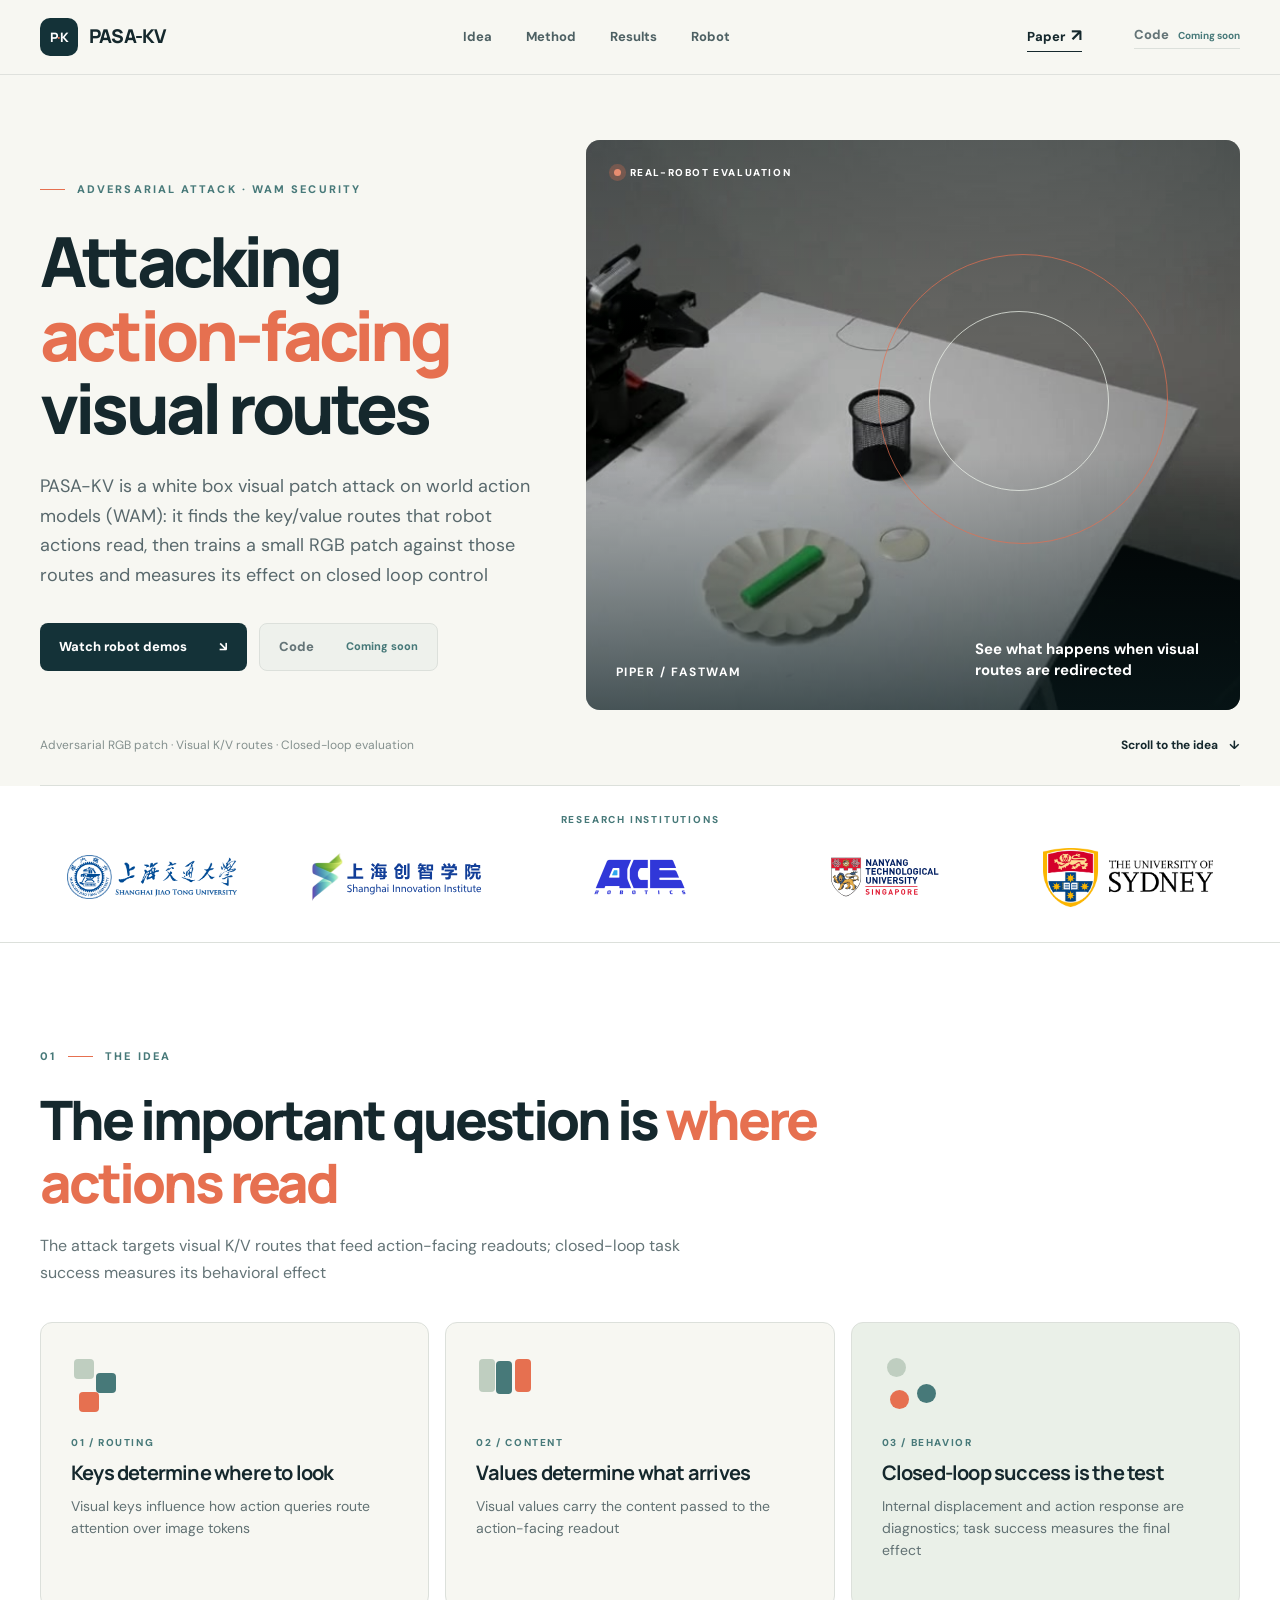
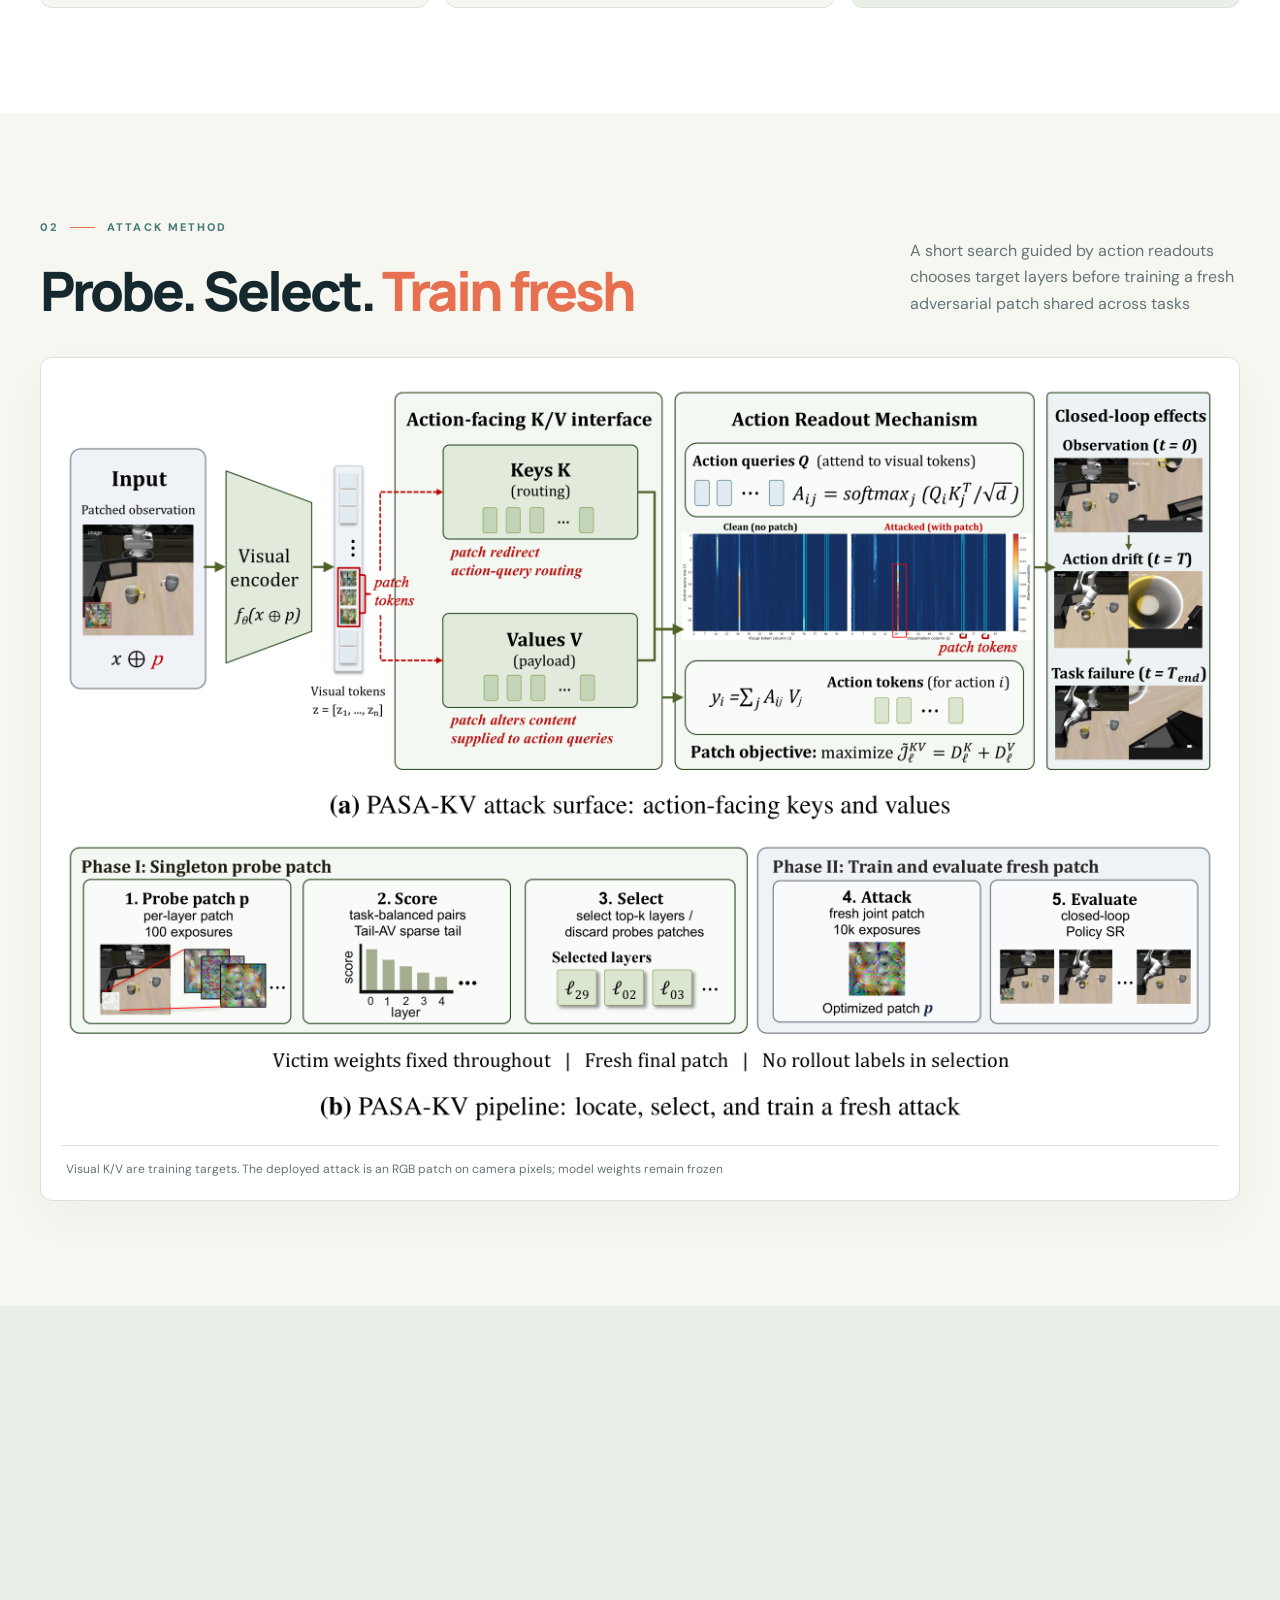
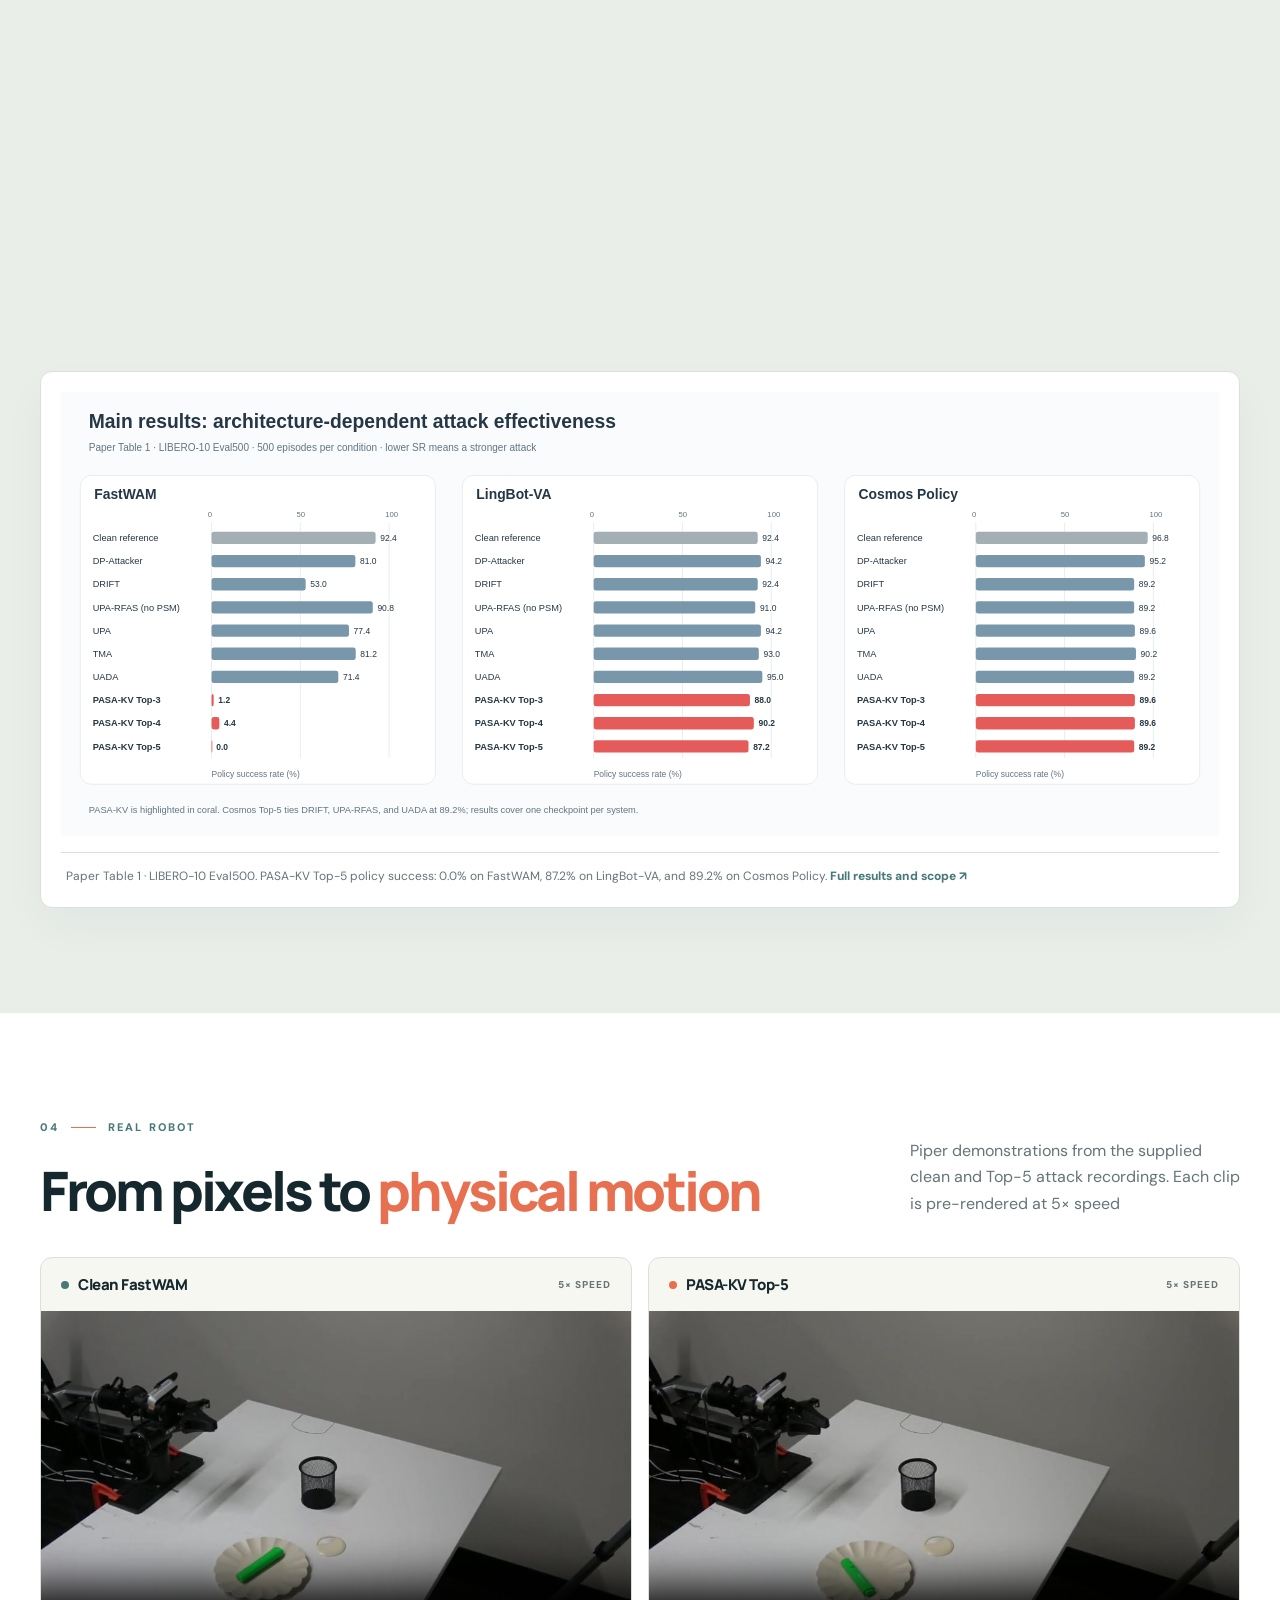
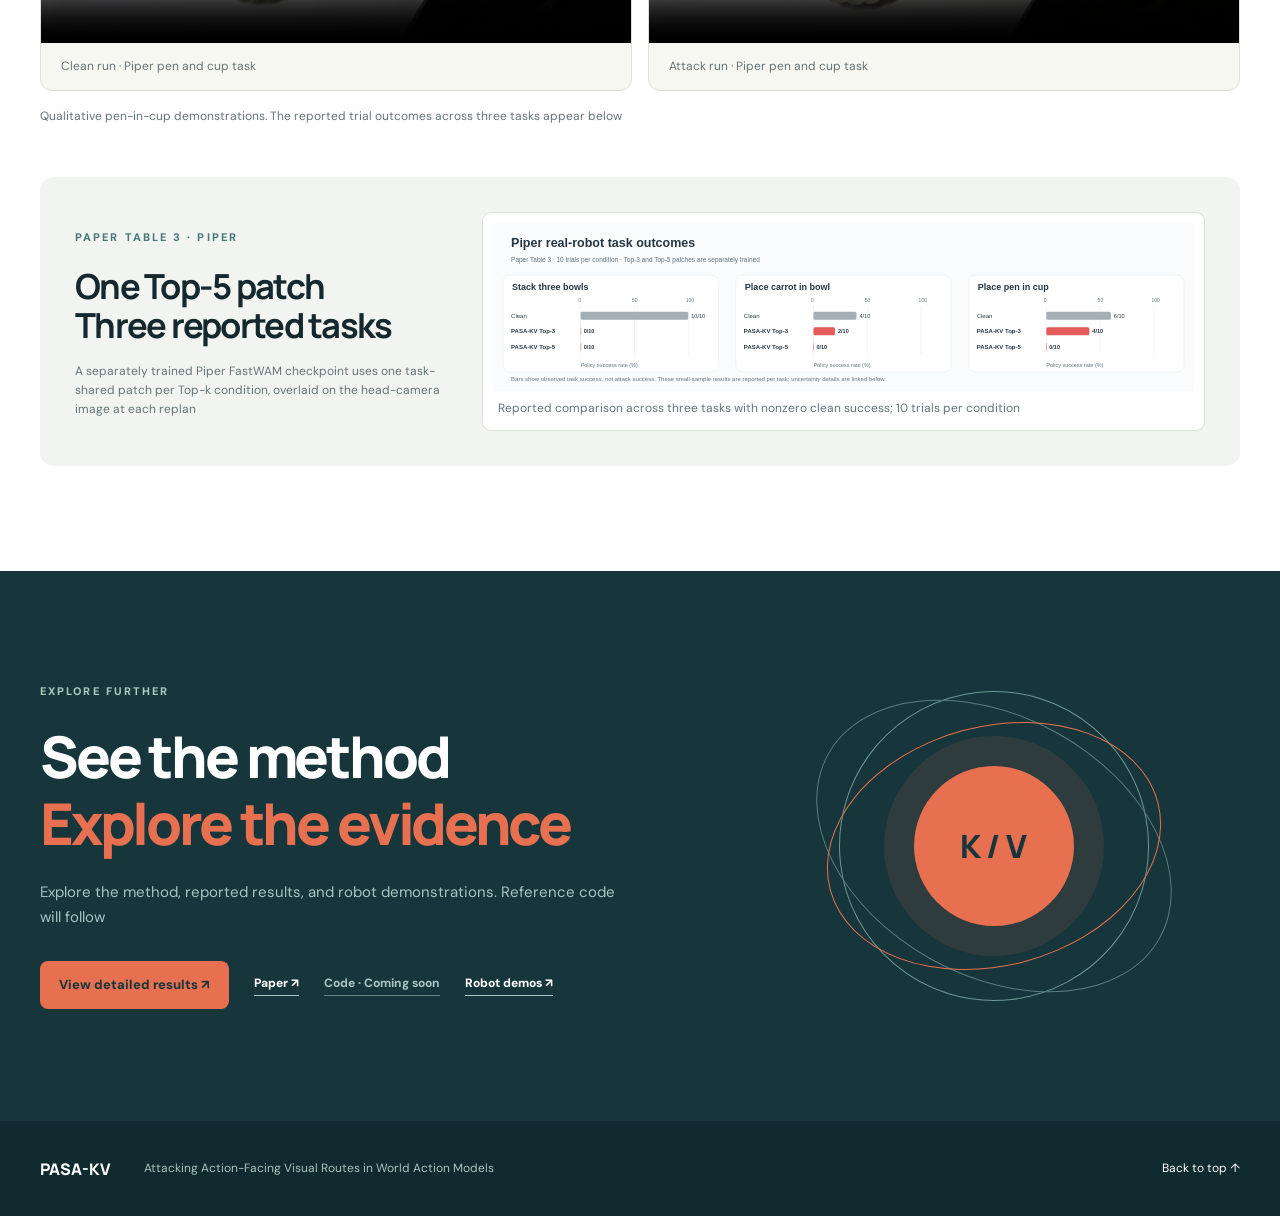
==== index.html @ 02bbcaba "Create standalone PASA-KV project page" ====
<!doctype html>
<html lang="en">
<head>
  <meta charset="utf-8">
  <meta name="viewport" content="width=device-width, initial-scale=1">
  <meta name="theme-color" content="#f7f7f2">
  <meta name="description" content="PASA-KV is a visual patch attack on world action models that targets action-facing visual key/value routes and evaluates closed loop robot control.">
  <meta property="og:type" content="website">
  <meta property="og:title" content="PASA-KV | Attacking action-facing visual routes">
  <meta property="og:description" content="A world action model security study of action-facing visual K/V routes, adversarial patches, and closed loop robot behavior.">
  <meta property="og:image" content="https://awesome-airsome.github.io/PASA-KV-ProjectPage/assets/video/clean-fastwam-poster.jpg">
  <title>PASA-KV | Attacking action-facing visual routes</title>
  <link rel="stylesheet" href="assets/site/site.css?v=20261014-6">
  <script defer src="assets/site/site.js"></script>
</head>
<body>
  <a class="skip-link" href="#main">Skip to content</a>
  <header class="site-header"><div class="container header-inner">
    <a class="wordmark" href="#top" aria-label="PASA-KV home"><span class="wordmark-mark">P<span>·</span>K</span> PASA-KV</a>
    <nav class="nav" aria-label="Main navigation"><a href="#idea">Idea</a><a href="#method">Method</a><a href="#results">Results</a><a href="#robot">Robot</a></nav>
    <div class="header-links"><a class="header-code" href="#top">Paper <span aria-hidden="true">↗</span></a><span class="header-code header-code-disabled" aria-label="Code coming soon">Code <small>Coming soon</small></span></div>
  </div></header>
  <main id="main">
    <section class="hero" id="top" aria-labelledby="hero-title"><div class="container hero-grid">
      <div class="hero-copy"><div class="eyebrow"><span class="eyebrow-line"></span> ADVERSARIAL ATTACK · WAM SECURITY</div><h1 id="hero-title">Attacking <em>action-facing</em> visual routes</h1><p class="hero-subtitle">PASA-KV is a white box visual patch attack on world action models (WAM): it finds the key/value routes that robot actions read, then trains a small RGB patch against those routes and measures its effect on closed loop control</p><div class="hero-actions"><a class="button button-dark" href="#robot">Watch robot demos <span aria-hidden="true">↘</span></a><span class="button button-light button-disabled" aria-disabled="true">Code <small>Coming soon</small></span></div></div>
      <div class="hero-visual"><img src="assets/video/clean-fastwam-poster.jpg" alt="Piper robot beside a tabletop pen and cup task" fetchpriority="high"><div class="hero-visual-top"><span class="live-dot"></span> REAL-ROBOT EVALUATION</div><div class="hero-visual-bottom"><span class="visual-index">PIPER / FASTWAM</span><span>See what happens when visual routes are redirected</span></div><div class="orb orb-one" aria-hidden="true"></div><div class="orb orb-two" aria-hidden="true"></div></div>
    </div><div class="container hero-bottom"><span>Adversarial RGB patch · Visual K/V routes · Closed-loop evaluation</span><a href="#idea">Scroll to the idea <span aria-hidden="true">↓</span></a></div></section>
    <section class="affiliation-strip" aria-label="Research institutions"><div class="container"><div class="affiliation-label">Research institutions</div><div class="institution-logos"><img src="assets/institutions/sjtu.png" alt="Shanghai Jiao Tong University" loading="lazy"><img src="assets/institutions/shanghai-innovation-institute.svg" alt="Shanghai Innovation Institute" loading="lazy"><img src="assets/institutions/ace-robotics.png" alt="ACE Robotics" loading="lazy"><img src="assets/institutions/ntu.svg" alt="Nanyang Technological University" loading="lazy"><img src="assets/institutions/university-of-sydney.png" alt="University of Sydney" loading="lazy"></div></div></section>
    <section class="section idea-section" id="idea" aria-labelledby="idea-title"><div class="container"><div class="section-head reveal"><div class="section-kicker">01 <span></span> THE IDEA</div><h2 id="idea-title">The important question is <em>where actions read</em></h2><p>The attack targets visual K/V routes that feed action-facing readouts; closed-loop task success measures its behavioral effect</p></div><div class="idea-grid"><article class="idea-card reveal"><div class="idea-icon icon-route" aria-hidden="true"><span></span><span></span><span></span></div><span class="idea-number">01 / ROUTING</span><h3>Keys determine where to look</h3><p>Visual keys influence how action queries route attention over image tokens</p></article><article class="idea-card reveal"><div class="idea-icon icon-content" aria-hidden="true"><span></span><span></span><span></span></div><span class="idea-number">02 / CONTENT</span><h3>Values determine what arrives</h3><p>Visual values carry the content passed to the action-facing readout</p></article><article class="idea-card idea-card-accent reveal"><div class="idea-icon icon-action" aria-hidden="true"><span></span><span></span><span></span></div><span class="idea-number">03 / BEHAVIOR</span><h3>Closed-loop success is the test</h3><p>Internal displacement and action response are diagnostics; task success measures the final effect</p></article></div></div></section>
    <section class="section method-section" id="method" aria-labelledby="method-title"><div class="container"><div class="section-head section-head-inline reveal"><div><div class="section-kicker">02 <span></span> ATTACK METHOD</div><h2 id="method-title">Probe. Select. <em>Train fresh</em></h2></div><p>A short search guided by action readouts chooses target layers before training a fresh adversarial patch shared across tasks</p></div><figure class="figure-panel method-figure reveal"><div class="figure-scroll"><img src="assets/figures/paper-2026-09/fig2_pipeline_paper_864dpi.png" alt="PASA-KV diagram showing an RGB patch entering visual K/V routes, the action readout, and the probe-select-train-evaluate pipeline" loading="lazy"></div><figcaption>Visual K/V are training targets. The deployed attack is an RGB patch on camera pixels; model weights remain frozen</figcaption></figure></div></section>
    <section class="section results-section" id="results" aria-labelledby="results-title"><div class="container"><div class="section-head reveal"><div class="section-kicker">03 <span></span> RESULTS</div><h2 id="results-title">Results across three <em>world action models</em></h2><p>Policy success rate is the robot's task success rate. Lower success under attack means a stronger attack</p></div><div class="metric-row reveal"><div class="metric-feature"><span class="metric-eyebrow">FASTWAM · EVAL500</span><div class="metric-comparison"><div><strong>92.4<span>%</span></strong><small>Clean</small></div><span class="metric-arrow" aria-hidden="true">→</span><div><strong>0.0<span>%</span></strong><small>PASA-KV Top-5</small></div></div><p>FastWAM policy success across 500 evaluation episodes</p></div><div class="metric-side"><span class="metric-eyebrow">WHY SELECTION MATTERS · EVAL200</span><div class="side-stat"><strong>1.5%</strong><span>Tail-AV selected layers</span></div><div class="side-rule"></div><div class="side-stat muted"><strong>47.5%</strong><span>Probe K/V displacement selection</span></div><p>Matched conditions; same loss, target count, patch geometry, and training budget</p></div></div><figure class="figure-panel chart-panel reveal"><img src="assets/figures/readme/main_success.svg" alt="Main results across FastWAM, LingBot-VA, and Cosmos Policy, with PASA-KV rows highlighted" loading="lazy"><figcaption>Paper Table 1 · LIBERO-10 Eval500. PASA-KV Top-5 policy success: 0.0% on FastWAM, 87.2% on LingBot-VA, and 89.2% on Cosmos Policy. <a href="results.html">Full results and scope ↗</a></figcaption></figure></div></section>
    <section class="section robot-section" id="robot" aria-labelledby="robot-title"><div class="container"><div class="section-head section-head-inline reveal"><div><div class="section-kicker">04 <span></span> REAL ROBOT</div><h2 id="robot-title">From pixels to <em>physical motion</em></h2></div><p>Piper demonstrations from the supplied clean and Top-5 attack recordings. Each clip is pre-rendered at 5× speed</p></div><div class="video-grid"><figure class="video-card reveal"><div class="video-topline"><span class="video-status clean-status"></span><strong>Clean FastWAM</strong><span>5× SPEED</span></div><video controls muted loop playsinline autoplay preload="metadata" poster="assets/video/clean-fastwam-poster.jpg" aria-label="Clean FastWAM Piper pen and cup demonstration"><source src="assets/video/clean-fastwam-5x.mp4" type="video/mp4">Your browser does not support HTML5 video.</video><figcaption>Clean run · Piper pen and cup task</figcaption></figure><figure class="video-card reveal"><div class="video-topline"><span class="video-status attack-status"></span><strong>PASA-KV Top-5</strong><span>5× SPEED</span></div><video controls muted loop playsinline autoplay preload="metadata" poster="assets/video/pasa-kv-top5-fastwam-poster.jpg" aria-label="PASA-KV Top-5 attack Piper pen and cup demonstration"><source src="assets/video/pasa-kv-top5-fastwam-5x.mp4" type="video/mp4">Your browser does not support HTML5 video.</video><figcaption>Attack run · Piper pen and cup task</figcaption></figure></div><p class="video-footnote reveal">Qualitative pen-in-cup demonstrations. The reported trial outcomes across three tasks appear below</p><div class="robot-evidence reveal"><div><span class="small-label">PAPER TABLE 3 · PIPER</span><h3>One Top-5 patch<br>Three reported tasks</h3><p>A separately trained Piper FastWAM checkpoint uses one task-shared patch per Top-k condition, overlaid on the head-camera image at each replan</p></div><figure><img src="assets/figures/readme/robot_success.svg" alt="Piper real-robot success counts for three clean-capable tasks: clean 10, 4, and 6 of 10; Top-5 zero of 10 for each" loading="lazy"><figcaption>Reported comparison across three tasks with nonzero clean success; 10 trials per condition</figcaption></figure></div></div></section>
    <section class="section closing-section" aria-labelledby="closing-title"><div class="container closing-grid"><div><div class="section-kicker">EXPLORE FURTHER</div><h2 id="closing-title">See the method<br><em>Explore the evidence</em></h2><p>Explore the method, reported results, and robot demonstrations. Reference code will follow</p><div class="closing-actions"><a class="button button-coral" href="results.html">View detailed results ↗</a><a class="text-link" href="#top">Paper ↗</a><span class="text-link text-link-disabled" aria-disabled="true">Code · Coming soon</span><a class="text-link" href="#robot">Robot demos ↗</a></div></div><div class="closing-art" aria-hidden="true"><span class="art-route art-one"></span><span class="art-route art-two"></span><span class="art-route art-three"></span><span class="art-core">K / V</span></div></div></section>
  </main>
  <footer class="footer"><div class="container footer-inner"><strong>PASA-KV</strong><span>Attacking Action-Facing Visual Routes in World Action Models</span><a href="#top">Back to top ↑</a></div></footer>
</body>
</html>
---- assets/site/site.css ----
@import url('https://fonts.googleapis.com/css2?family=DM+Sans:wght@400;500;600;700&family=Manrope:wght@400;500;600;700;800&display=swap');
:root{--paper:#f7f7f2;--paper-2:#efeee7;--white:#fff;--ink:#15282d;--muted:#647477;--line:#dce0db;--coral:#e67050;--sage:#a7b8a4;--sea:#477979;--dark:#143238;scroll-behavior:smooth}
*{box-sizing:border-box}section[id]{scroll-margin-top:74px}body{margin:0;background:var(--paper);color:var(--ink);font-family:'DM Sans',system-ui,-apple-system,BlinkMacSystemFont,'Segoe UI',sans-serif;line-height:1.55;-webkit-font-smoothing:antialiased}h1,h2,h3,p,figure{margin:0}h1,h2,h3{font-family:Manrope,'DM Sans',sans-serif}h1,h2{letter-spacing:-.055em}h1 em,h2 em{font-style:normal;color:var(--coral)}a{color:inherit;text-decoration:none}a:focus-visible,button:focus-visible,video:focus-visible{outline:3px solid var(--coral);outline-offset:4px}img,video{display:block;max-width:100%}.container{width:min(1280px,calc(100% - 80px));margin-inline:auto}.skip-link{position:absolute;top:-60px;left:16px;z-index:100;background:var(--ink);color:#fff;padding:10px 15px}.skip-link:focus{top:10px}
.site-header{position:sticky;top:0;z-index:50;background:rgba(247,247,242,.94);backdrop-filter:blur(16px);border-bottom:1px solid rgba(21,40,45,.1)}.header-inner{height:74px;display:flex;align-items:center;justify-content:space-between;gap:30px}.wordmark{display:flex;align-items:center;gap:11px;font-family:Manrope,sans-serif;font-weight:800;letter-spacing:-.04em;font-size:19px;white-space:nowrap}.wordmark-mark{display:inline-flex;align-items:center;justify-content:center;background:var(--dark);color:#fff;width:38px;height:38px;border-radius:10px;font-size:13px;letter-spacing:-.08em}.wordmark-mark span{color:var(--coral)}.nav{display:flex;align-items:center;gap:34px;color:#4d6063;font-size:13px;font-weight:700}.nav a,.header-code,.footer a{transition:color .2s}.nav a:hover,.header-code:hover,.footer a:hover{color:var(--coral)}.header-code{font-size:13px;font-weight:800;border-bottom:1px solid var(--ink);padding-bottom:3px;white-space:nowrap}.header-code span{font-size:17px;margin-left:3px}
.header-links{display:flex;align-items:center;gap:52px;white-space:nowrap}
.hero{padding-top:65px}.hero-grid{display:grid;grid-template-columns:.86fr 1.14fr;gap:52px;align-items:center}.hero-copy{padding:30px 0 28px}.eyebrow,.section-kicker,.small-label{font-size:11px;letter-spacing:.19em;font-weight:800}.eyebrow{display:flex;gap:12px;align-items:center;color:var(--sea)}.eyebrow-line{height:1px;width:25px;background:var(--coral)}h1{font-size:clamp(48px,5.4vw,83px);line-height:1.06;font-weight:800;margin:26px 0 28px;max-width:630px}.hero-subtitle{font-size:18px;line-height:1.65;color:#58686c;max-width:560px}.hero-actions{display:flex;gap:12px;flex-wrap:wrap;margin-top:32px}.button{min-height:48px;padding:12px 19px;display:inline-flex;align-items:center;justify-content:space-between;gap:32px;border-radius:8px;font-size:13px;font-weight:800;transition:transform .2s,background .2s}.button:hover{transform:translateY(-3px)}.button-dark{background:var(--dark);color:#fff}.button-dark:hover{background:#24565a}.button-light{border:1px solid #bec8c3;background:#fff}.button-light:hover{background:#f3f6f3}.hero-note{margin-top:26px;color:#899390;font-size:12px}.hero-note span{padding-inline:7px}.hero-visual{height:570px;border-radius:14px;position:relative;overflow:hidden;background:#b8c0b9;isolation:isolate}.hero-visual>img{height:100%;width:100%;object-fit:cover;object-position:center;filter:saturate(.7) contrast(1.05)}.hero-visual:after{content:"";position:absolute;inset:0;background:linear-gradient(180deg,rgba(10,29,32,.27),transparent 35%,transparent 55%,rgba(10,29,32,.66));z-index:0}.hero-visual-top,.hero-visual-bottom{position:absolute;z-index:2;color:#fff}.hero-visual-top{top:25px;left:28px;display:flex;align-items:center;gap:9px;font-size:10px;font-weight:800;letter-spacing:.16em}.live-dot{width:7px;height:7px;background:#e78c70;border-radius:50%;box-shadow:0 0 0 5px rgba(230,112,80,.28)}.hero-visual-bottom{left:30px;right:30px;bottom:29px;display:flex;align-items:end;justify-content:space-between;gap:18px;font-size:15px;font-weight:700;line-height:1.4}.hero-visual-bottom>span:last-child{max-width:235px}.visual-index{font-size:12px;letter-spacing:.13em}.orb{position:absolute;border:1.4px solid rgba(240,245,238,.72);border-radius:50%;z-index:1;pointer-events:none}.orb-one{width:180px;height:180px;top:30%;right:20%;animation:floatA 7s ease-in-out infinite}.orb-two{width:290px;height:290px;top:20%;right:11%;border-color:rgba(230,112,80,.7);animation:floatB 9s ease-in-out infinite}.hero-bottom{display:flex;justify-content:space-between;gap:20px;padding:26px 0 30px;color:#84908e;font-size:12px;border-bottom:1px solid var(--line)}.hero-bottom a{color:var(--ink);font-weight:700}.hero-bottom a span{margin-left:8px}
.section{padding:105px 0}.section-head{max-width:850px;margin-bottom:36px}.section-kicker{color:var(--sea);display:flex;align-items:center;gap:12px;margin-bottom:23px}.section-kicker span{width:25px;height:1px;background:var(--coral)}h2{font-size:clamp(35px,4.25vw,58px);line-height:1.15;font-weight:800}.section-head>p,.section-head-inline>p{font-size:16px;color:var(--muted);line-height:1.65;margin-top:20px;max-width:680px}.section-head-inline{max-width:none;display:flex;align-items:end;justify-content:space-between;gap:50px}.section-head-inline>p{width:330px;margin-bottom:4px}.idea-section{background:#fff}.idea-grid{display:grid;grid-template-columns:repeat(3,1fr);gap:16px}.idea-card{background:var(--paper);border:1px solid var(--line);border-radius:12px;padding:30px;min-height:286px;display:flex;flex-direction:column}.idea-card-accent{background:#eaf0e8}.idea-icon{width:59px;height:59px;position:relative;margin-bottom:23px}.idea-icon span{display:block;position:absolute;border-radius:4px;background:#bfcec0;width:20px;height:20px}.idea-icon span:nth-child(1){top:6px;left:3px}.idea-icon span:nth-child(2){top:20px;left:25px;background:var(--sea)}.idea-icon span:nth-child(3){top:39px;left:8px;background:var(--coral)}.icon-content span{width:16px;height:33px}.icon-content span:nth-child(2){left:20px;top:8px}.icon-content span:nth-child(3){left:39px;top:6px}.icon-action span{border-radius:50%;width:19px;height:19px}.icon-action span:nth-child(1){top:5px;left:5px}.icon-action span:nth-child(2){top:31px;left:35px}.icon-action span:nth-child(3){top:37px;left:8px}.idea-number{font-size:10px;letter-spacing:.16em;color:var(--sea);font-weight:800}.idea-card h3{font-size:20px;letter-spacing:-.04em;margin:9px 0 9px;line-height:1.3}.idea-card p{font-size:14px;color:#617173;line-height:1.6}
.method-section{background:var(--paper)}.figure-panel{background:#fff;border:1px solid var(--line);border-radius:12px;padding:20px;box-shadow:0 18px 44px rgba(25,51,55,.04)}.figure-panel img{width:100%;height:auto}.figure-panel figcaption{border-top:1px solid var(--line);padding:14px 5px 1px;margin-top:16px;font-size:12px;color:var(--muted);line-height:1.6}.figure-scroll{overflow-x:auto}.figure-scroll img{min-width:800px}
.results-section{background:#e9eee9}.metric-row{display:grid;grid-template-columns:1.3fr .7fr;gap:14px}.metric-feature,.metric-side{padding:32px;border-radius:12px;min-height:270px}.metric-feature{background:var(--dark);color:#fff}.metric-side{background:#fff}.metric-eyebrow{font-size:10px;letter-spacing:.17em;font-weight:800;color:#94bcb4}.metric-side .metric-eyebrow{color:var(--sea)}.metric-comparison{display:flex;align-items:center;gap:27px;margin-top:13px}.metric-comparison>div{display:flex;flex-direction:column}.metric-comparison strong{font:800 clamp(45px,5vw,72px)/1.15 Manrope,sans-serif;letter-spacing:-.08em}.metric-comparison strong span{font-size:.45em;letter-spacing:-.03em}.metric-comparison>div:last-child strong{color:#f49b7d}.metric-comparison small{font-size:11px;color:#b5ccc8}.metric-arrow{font-size:30px;color:#9fc6bc}.metric-feature p{font-size:12px;color:#c3d2cf;max-width:460px;margin-top:17px}.side-stat{display:flex;align-items:baseline;gap:13px;margin-top:15px}.side-stat strong{font:800 34px Manrope,sans-serif;letter-spacing:-.07em;color:var(--coral)}.side-stat span{font-size:12px;color:#657575}.side-stat.muted strong{color:var(--sea)}.side-rule{height:1px;background:var(--line);margin:10px 0}.metric-side p{font-size:11px;color:var(--muted);margin-top:14px}.chart-panel{margin-top:16px}.chart-panel a{font-weight:800;color:var(--sea);white-space:nowrap}.chart-panel a:hover{text-decoration:underline}
.robot-section{background:#fff}.video-grid{display:grid;grid-template-columns:1fr 1fr;gap:16px}.video-card{background:var(--paper);border:1px solid var(--line);border-radius:12px;overflow:hidden}.video-topline{display:flex;align-items:center;gap:9px;padding:16px 20px}.video-status{width:8px;height:8px;border-radius:50%;background:var(--sea)}.attack-status{background:var(--coral)}.video-topline strong{font:800 15px Manrope,sans-serif;letter-spacing:-.03em}.video-topline>span:last-child{margin-left:auto;font-size:10px;color:var(--muted);font-weight:800;letter-spacing:.1em}.video-card video{width:100%;aspect-ratio:16/9;object-fit:cover;background:#d9dfda}.video-card figcaption{padding:14px 20px;color:var(--muted);font-size:12px}.video-footnote{font-size:12px;color:var(--muted);margin-top:16px;max-width:850px}.robot-evidence{display:grid;grid-template-columns:.34fr .66fr;gap:35px;align-items:center;background:#f1f4f0;border-radius:14px;margin-top:52px;padding:35px}.small-label{color:var(--sea)}.robot-evidence h3{font-size:clamp(25px,2.7vw,37px);letter-spacing:-.05em;line-height:1.15;margin:17px 0}.robot-evidence p,.robot-evidence figcaption{font-size:12px;color:var(--muted);line-height:1.6}.robot-evidence figure{background:#fff;border:1px solid var(--line);border-radius:9px;padding:10px}.robot-evidence img{width:100%;height:auto}.robot-evidence figcaption{padding:8px 5px 2px}
.closing-section{background:#17363b;color:#fff;overflow:hidden}.closing-grid{display:grid;grid-template-columns:1fr .75fr;gap:50px;align-items:center}.closing-section .section-kicker{color:#a9c8c0}.closing-section h2{font-size:clamp(39px,4.5vw,62px)}.closing-section p{color:#a8c3c0;max-width:590px;font-size:15px;margin-top:24px;line-height:1.7}.closing-actions{display:flex;align-items:center;gap:25px;flex-wrap:wrap;margin-top:30px}.button-coral{background:var(--coral);color:#17363b}.button-coral:hover{background:#f29b7d}.text-link{font-size:12px;font-weight:800;border-bottom:1px solid #abc8c3;padding-bottom:3px}.closing-art{width:400px;height:340px;position:relative;justify-self:center}.art-core{position:absolute;width:160px;height:160px;left:120px;top:90px;border-radius:50%;background:var(--coral);display:grid;place-items:center;color:#17363b;font:800 32px Manrope,sans-serif;box-shadow:0 0 0 30px rgba(230,112,80,.11)}.art-route{position:absolute;border:1px solid #6d9893;border-radius:50%;inset:15px 45px;transform:rotate(-28deg)}.art-two{inset:40px 10px;transform:rotate(29deg);border-color:#587d7d}.art-three{inset:0 80px;transform:rotate(75deg);border-color:#e67050}.footer{background:#102b30;color:#aac1be}.footer-inner{min-height:95px;display:flex;align-items:center;gap:20px;font-size:12px}.footer strong{color:#fff;font:800 16px Manrope,sans-serif;margin-right:14px}.footer a{margin-left:auto;color:#fff}
.reveal{opacity:0;transform:translateY(22px);transition:opacity .7s ease,transform .7s ease}.reveal.is-visible{opacity:1;transform:none}.idea-grid .idea-card:nth-child(2),.video-grid .video-card:nth-child(2){transition-delay:.1s}.idea-grid .idea-card:nth-child(3){transition-delay:.2s}@keyframes floatA{50%{transform:translate(-10px,10px)}}@keyframes floatB{50%{transform:translate(8px,-14px)}}
@media(max-width:950px){.container{width:min(100% - 44px,1280px)}.hero-grid{gap:30px;grid-template-columns:1fr 1fr}.hero-visual{height:490px}h1{font-size:clamp(44px,5vw,60px)}.metric-comparison{gap:15px}.metric-comparison strong{font-size:50px}.robot-evidence{grid-template-columns:1fr}.closing-art{width:280px;height:260px}.art-core{left:75px;top:55px;width:130px;height:130px}.closing-art .art-route{inset:5px 20px}.closing-art .art-two{inset:25px 0}.closing-art .art-three{inset:0 50px}}
@media(max-width:700px){.container{width:calc(100% - 32px)}.header-inner{height:auto;min-height:63px;flex-wrap:wrap;gap:0;padding:10px 0}.wordmark{font-size:16px}.wordmark-mark{width:34px;height:34px}.header-code{font-size:12px}.nav{order:3;width:100%;justify-content:space-between;gap:8px;padding:10px 0 0;font-size:11px}.hero{padding-top:28px}.hero-grid{grid-template-columns:1fr;gap:24px}.hero-copy{padding:16px 0 0}.hero h1{font-size:clamp(45px,12vw,64px);margin:18px 0}.hero-subtitle{font-size:15px}.hero-actions{margin-top:23px}.button{font-size:12px;padding:11px 14px;gap:15px}.hero-note{font-size:11px}.hero-visual{height:380px}.hero-bottom{font-size:11px}.hero-bottom>span{max-width:220px}.section{padding:72px 0}.section-head-inline{display:block}.section-head-inline>p{width:auto}.idea-grid,.video-grid,.metric-row,.closing-grid{grid-template-columns:1fr}.idea-card{min-height:0}.idea-card h3{font-size:18px}.figure-panel{padding:10px}.figure-scroll img{min-width:730px}.metric-feature,.metric-side{padding:25px;min-height:0}.metric-comparison strong{font-size:clamp(43px,12vw,60px)}.robot-evidence{padding:17px;gap:20px}.closing-art{display:none}.closing-actions{gap:20px}.footer-inner{min-height:0;padding:25px 0;flex-wrap:wrap}.footer-inner span{width:100%;order:3}.footer a{margin-left:auto}}
@media(max-width:410px){.hero-visual{height:300px}.hero-visual-bottom{font-size:12px}.metric-comparison{gap:10px}.metric-arrow{font-size:22px}.metric-comparison strong{font-size:42px}.button{width:100%}.hero-actions{gap:8px}}
@media(max-width:700px){.header-links{gap:22px}}
@media(prefers-reduced-motion:reduce){:root{scroll-behavior:auto}.reveal{opacity:1;transform:none;transition:none}.orb{animation:none}.button{transition:none}}

/* Project page release: affiliations and a non-interactive code placeholder. */
.header-code-disabled{border-color:var(--line);color:var(--muted);cursor:default}
.header-code-disabled small{font-size:10px;font-weight:700;margin-left:6px;color:var(--sea)}
.button-disabled,.button-disabled:hover{color:var(--muted);background:#eef1ec;border-color:var(--line);transform:none;cursor:default}
.button-disabled small{font-size:11px;color:var(--sea)}
.text-link-disabled{color:#a8c3c0;border-color:#63817f;cursor:default}
.affiliation-strip{background:#fff;border-bottom:1px solid var(--line);padding:26px 0 34px}
.affiliation-label{text-align:center;font-size:10px;font-weight:800;letter-spacing:.18em;text-transform:uppercase;color:var(--sea);margin-bottom:19px}
.institution-logos{display:grid;grid-template-columns:repeat(5,minmax(0,1fr));align-items:center;justify-items:center;gap:20px}
.institution-logos img{width:100%;max-width:170px;height:62px;object-fit:contain}
.institution-logos img:nth-child(3){max-width:150px}
.institution-logos img:nth-child(4){transform:scale(1.5)}
@media(max-width:700px){.header-code-disabled small{display:block;margin:0;font-size:9px}.institution-logos{grid-template-columns:repeat(2,minmax(0,1fr));gap:20px 12px}.institution-logos img{max-width:150px;height:54px}.institution-logos img:last-child{grid-column:1/-1}.affiliation-strip{padding:28px 0}}
.results-detail{padding:82px 0 110px}.results-detail h1{max-width:none}.results-intro{max-width:850px;color:var(--muted);font-size:17px;line-height:1.7}.results-detail-section{padding-top:76px}.results-detail-section h2{font-size:clamp(30px,3.5vw,45px)}.results-detail-section>p{max-width:880px;color:var(--muted);margin:12px 0 24px}.results-detail-section .figure-panel{background:#fff}.results-detail-section .figure-panel img{width:100%;height:auto}.results-detail-section figcaption{font-size:12px;color:var(--muted);padding-top:12px}.results-back{margin-top:70px}
@media(max-width:700px){.results-detail{padding:52px 0 80px}.results-detail-section{padding-top:55px}.results-intro{font-size:15px}}
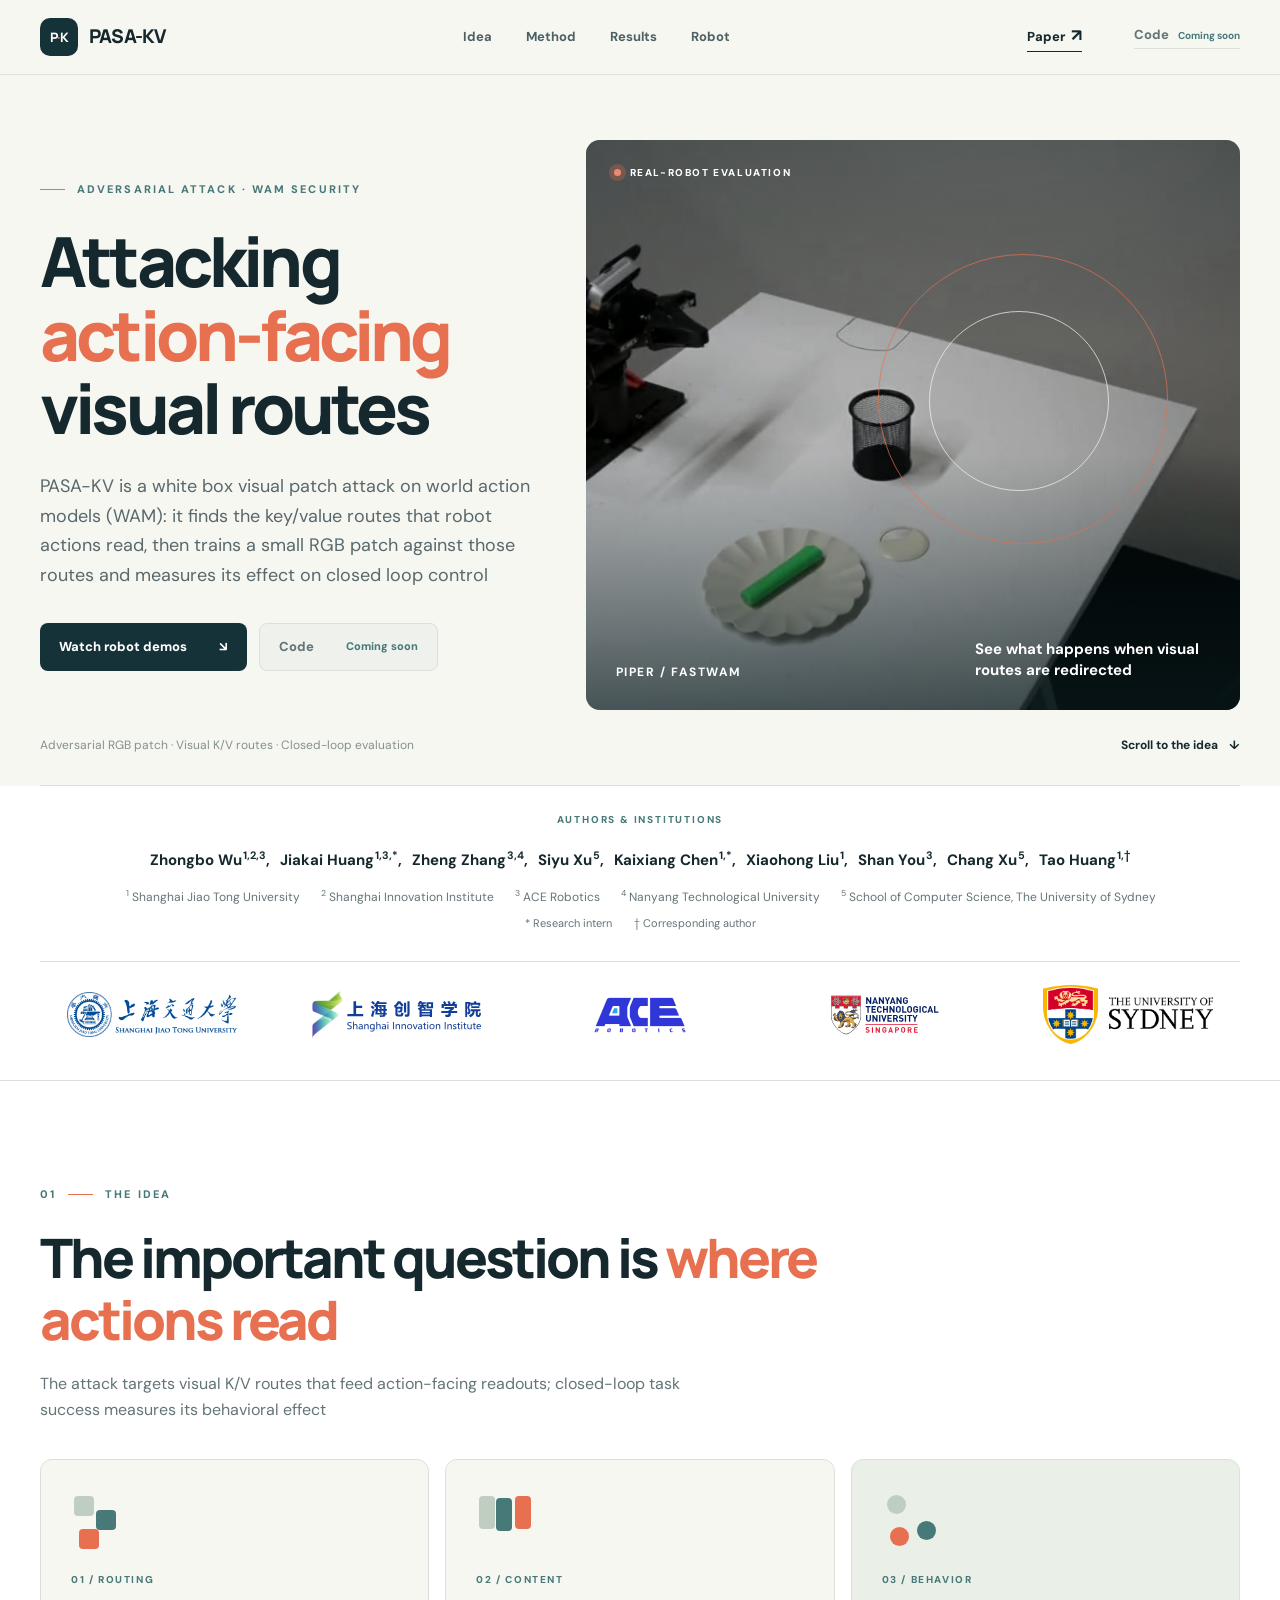
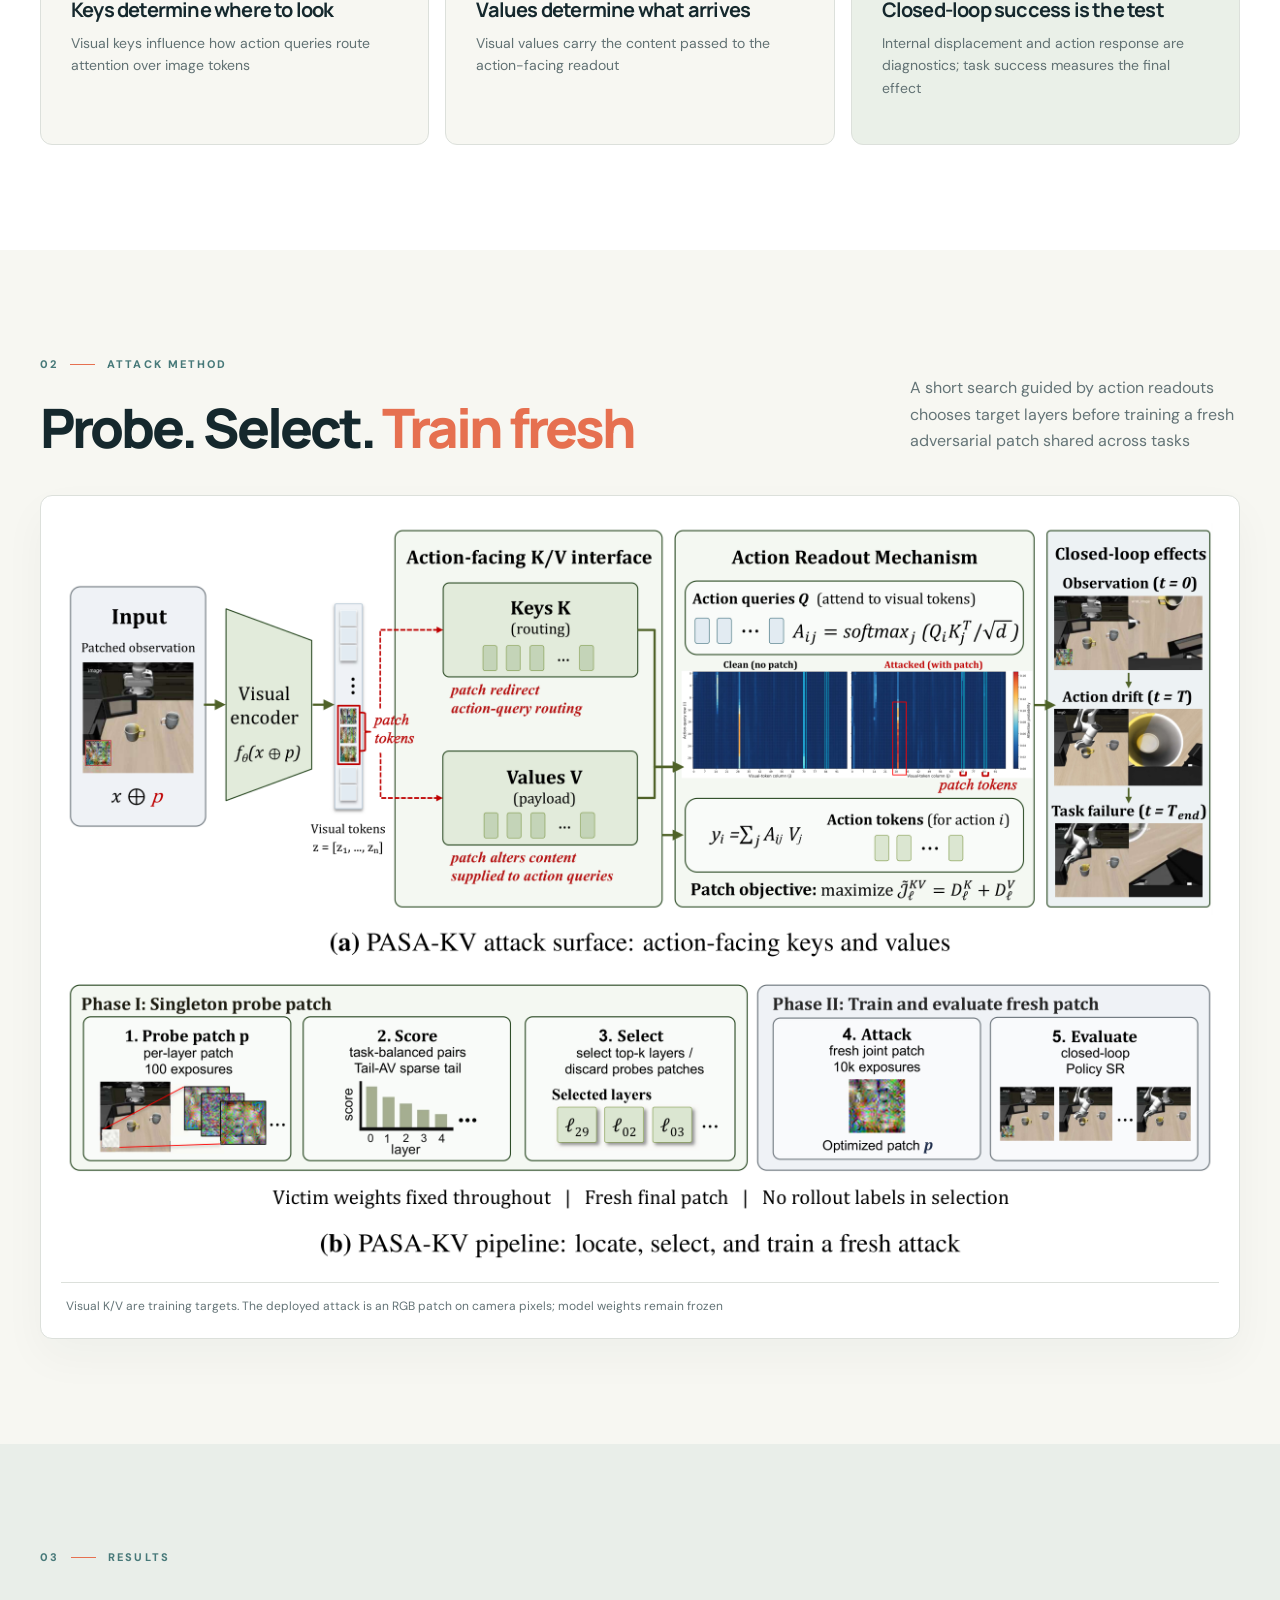
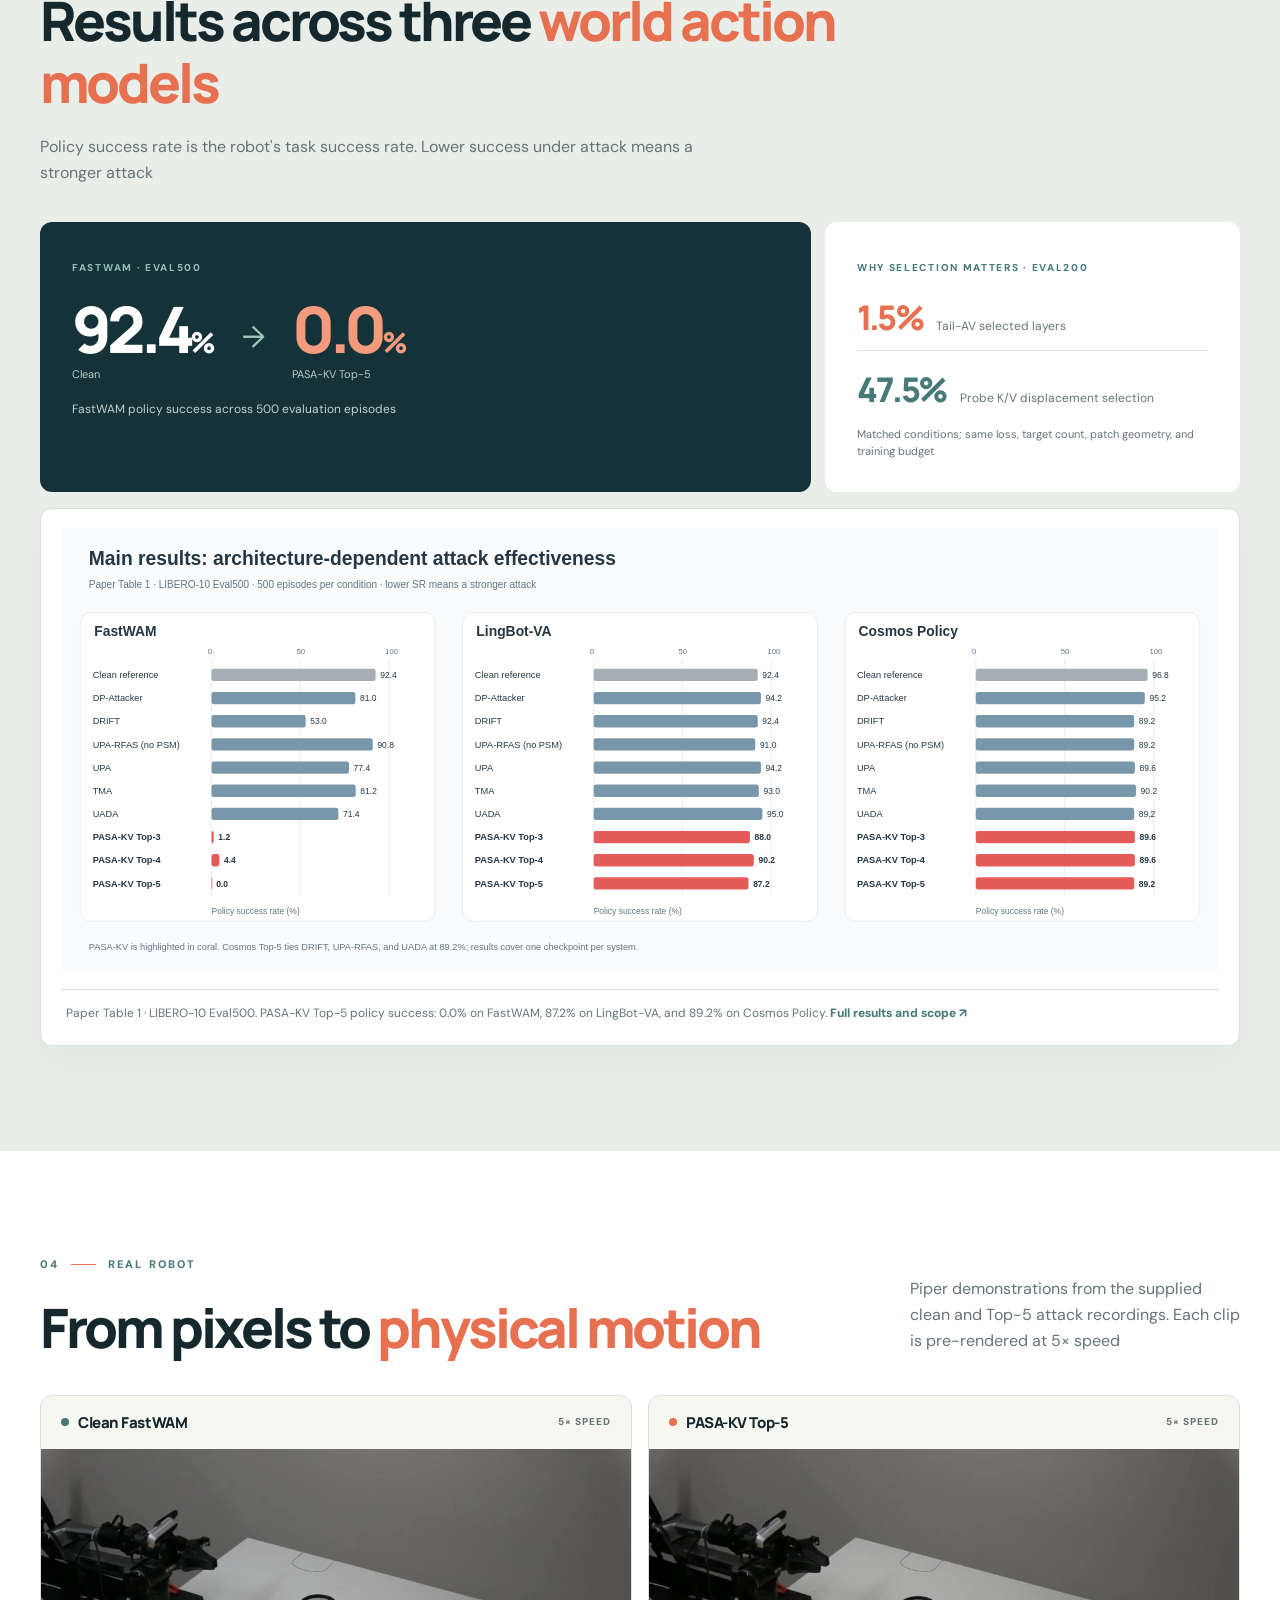
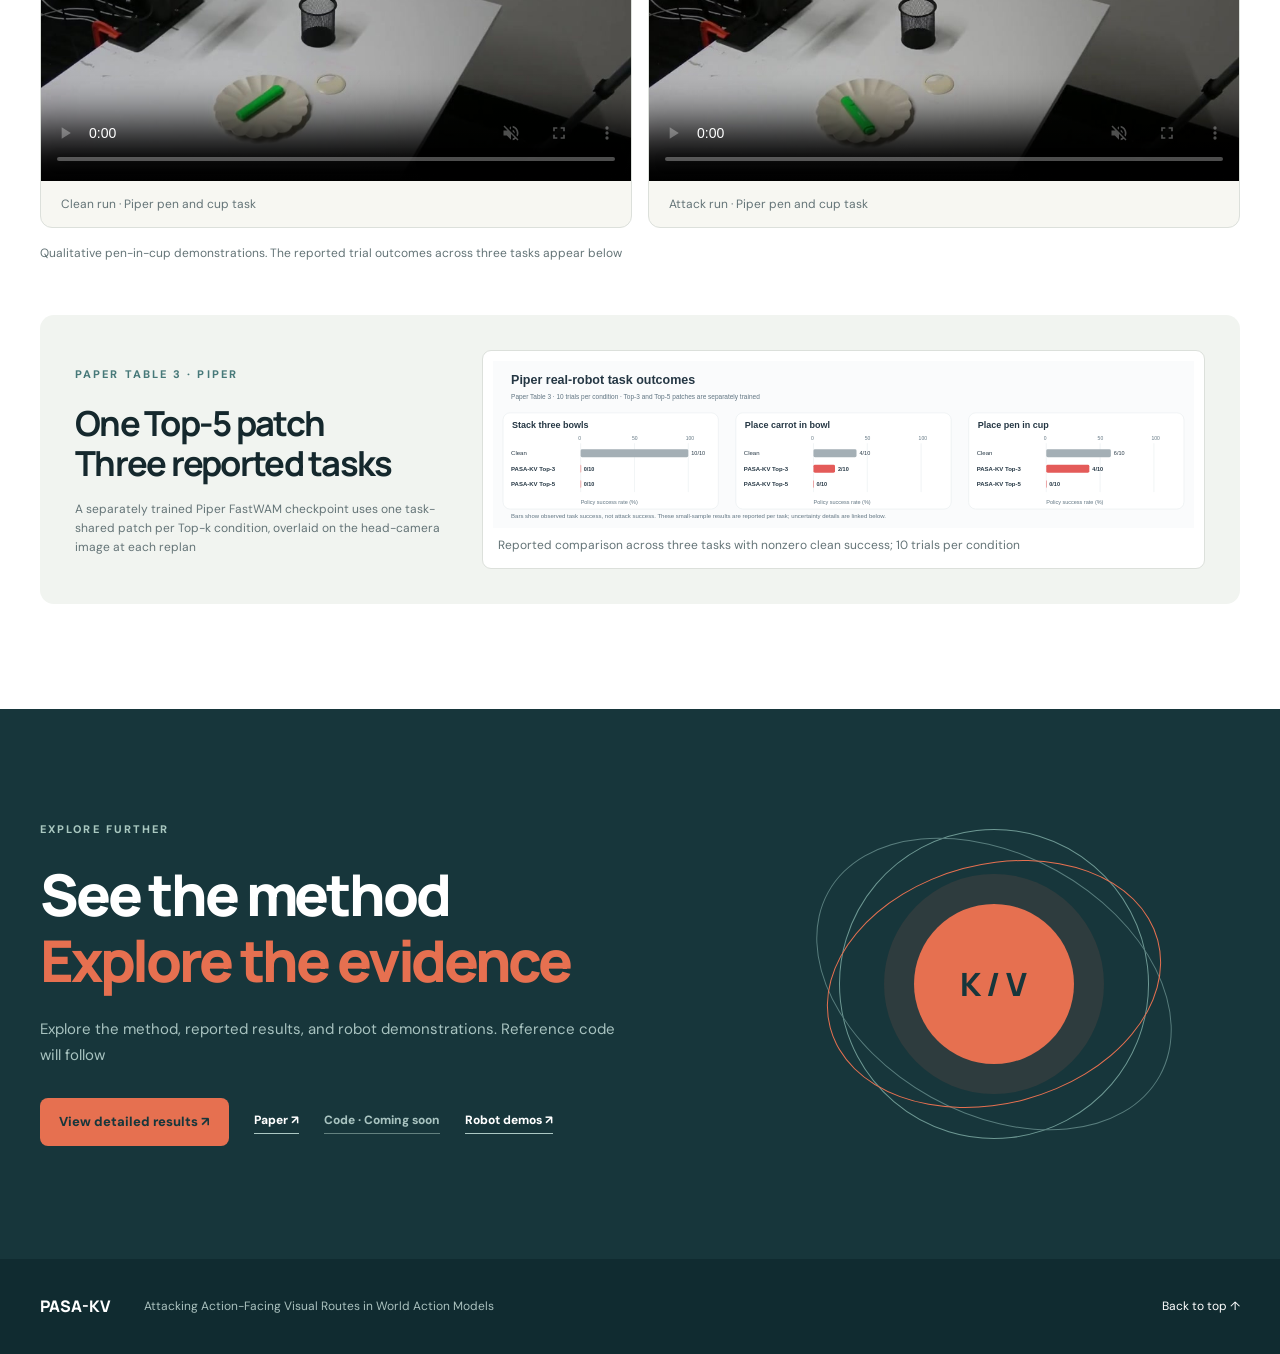
==== commit 69fcfc08: "Add PASA-KV authors and affiliations" ====
--- a/index.html
+++ b/index.html
@@ -10,7 +10,7 @@
   <meta property="og:description" content="A world action model security study of action-facing visual K/V routes, adversarial patches, and closed loop robot behavior.">
   <meta property="og:image" content="https://awesome-airsome.github.io/PASA-KV-ProjectPage/assets/video/clean-fastwam-poster.jpg">
   <title>PASA-KV | Attacking action-facing visual routes</title>
-  <link rel="stylesheet" href="assets/site/site.css?v=20261014-6">
+  <link rel="stylesheet" href="assets/site/site.css?v=20261014-7">
   <script defer src="assets/site/site.js"></script>
 </head>
 <body>
@@ -25,7 +25,13 @@
       <div class="hero-copy"><div class="eyebrow"><span class="eyebrow-line"></span> ADVERSARIAL ATTACK · WAM SECURITY</div><h1 id="hero-title">Attacking <em>action-facing</em> visual routes</h1><p class="hero-subtitle">PASA-KV is a white box visual patch attack on world action models (WAM): it finds the key/value routes that robot actions read, then trains a small RGB patch against those routes and measures its effect on closed loop control</p><div class="hero-actions"><a class="button button-dark" href="#robot">Watch robot demos <span aria-hidden="true">↘</span></a><span class="button button-light button-disabled" aria-disabled="true">Code <small>Coming soon</small></span></div></div>
       <div class="hero-visual"><img src="assets/video/clean-fastwam-poster.jpg" alt="Piper robot beside a tabletop pen and cup task" fetchpriority="high"><div class="hero-visual-top"><span class="live-dot"></span> REAL-ROBOT EVALUATION</div><div class="hero-visual-bottom"><span class="visual-index">PIPER / FASTWAM</span><span>See what happens when visual routes are redirected</span></div><div class="orb orb-one" aria-hidden="true"></div><div class="orb orb-two" aria-hidden="true"></div></div>
     </div><div class="container hero-bottom"><span>Adversarial RGB patch · Visual K/V routes · Closed-loop evaluation</span><a href="#idea">Scroll to the idea <span aria-hidden="true">↓</span></a></div></section>
-    <section class="affiliation-strip" aria-label="Research institutions"><div class="container"><div class="affiliation-label">Research institutions</div><div class="institution-logos"><img src="assets/institutions/sjtu.png" alt="Shanghai Jiao Tong University" loading="lazy"><img src="assets/institutions/shanghai-innovation-institute.svg" alt="Shanghai Innovation Institute" loading="lazy"><img src="assets/institutions/ace-robotics.png" alt="ACE Robotics" loading="lazy"><img src="assets/institutions/ntu.svg" alt="Nanyang Technological University" loading="lazy"><img src="assets/institutions/university-of-sydney.png" alt="University of Sydney" loading="lazy"></div></div></section>
+    <section class="affiliation-strip" aria-label="PASA-KV authors and institutions"><div class="container">
+      <div class="affiliation-label">Authors &amp; institutions</div>
+      <p class="project-authors"><span>Zhongbo Wu<sup>1,2,3</sup>,</span> <span>Jiakai Huang<sup>1,3,*</sup>,</span> <span>Zheng Zhang<sup>3,4</sup>,</span> <span>Siyu Xu<sup>5</sup>,</span> <span>Kaixiang Chen<sup>1,*</sup>,</span> <span>Xiaohong Liu<sup>1</sup>,</span> <span>Shan You<sup>3</sup>,</span> <span>Chang Xu<sup>5</sup>,</span> <span>Tao Huang<sup>1,†</sup></span></p>
+      <div class="project-affiliations"><span><sup>1</sup> Shanghai Jiao Tong University</span><span><sup>2</sup> Shanghai Innovation Institute</span><span><sup>3</sup> ACE Robotics</span><span><sup>4</sup> Nanyang Technological University</span><span><sup>5</sup> School of Computer Science, The University of Sydney</span></div>
+      <p class="project-author-notes"><span>* Research intern</span><span>† Corresponding author</span></p>
+      <div class="institution-logos"><img src="assets/institutions/sjtu.png" alt="Shanghai Jiao Tong University" loading="lazy"><img src="assets/institutions/shanghai-innovation-institute.svg" alt="Shanghai Innovation Institute" loading="lazy"><img src="assets/institutions/ace-robotics.png" alt="ACE Robotics" loading="lazy"><img src="assets/institutions/ntu.svg" alt="Nanyang Technological University" loading="lazy"><img src="assets/institutions/university-of-sydney.png" alt="University of Sydney" loading="lazy"></div>
+    </div></section>
     <section class="section idea-section" id="idea" aria-labelledby="idea-title"><div class="container"><div class="section-head reveal"><div class="section-kicker">01 <span></span> THE IDEA</div><h2 id="idea-title">The important question is <em>where actions read</em></h2><p>The attack targets visual K/V routes that feed action-facing readouts; closed-loop task success measures its behavioral effect</p></div><div class="idea-grid"><article class="idea-card reveal"><div class="idea-icon icon-route" aria-hidden="true"><span></span><span></span><span></span></div><span class="idea-number">01 / ROUTING</span><h3>Keys determine where to look</h3><p>Visual keys influence how action queries route attention over image tokens</p></article><article class="idea-card reveal"><div class="idea-icon icon-content" aria-hidden="true"><span></span><span></span><span></span></div><span class="idea-number">02 / CONTENT</span><h3>Values determine what arrives</h3><p>Visual values carry the content passed to the action-facing readout</p></article><article class="idea-card idea-card-accent reveal"><div class="idea-icon icon-action" aria-hidden="true"><span></span><span></span><span></span></div><span class="idea-number">03 / BEHAVIOR</span><h3>Closed-loop success is the test</h3><p>Internal displacement and action response are diagnostics; task success measures the final effect</p></article></div></div></section>
     <section class="section method-section" id="method" aria-labelledby="method-title"><div class="container"><div class="section-head section-head-inline reveal"><div><div class="section-kicker">02 <span></span> ATTACK METHOD</div><h2 id="method-title">Probe. Select. <em>Train fresh</em></h2></div><p>A short search guided by action readouts chooses target layers before training a fresh adversarial patch shared across tasks</p></div><figure class="figure-panel method-figure reveal"><div class="figure-scroll"><img src="assets/figures/paper-2026-09/fig2_pipeline_paper_864dpi.png" alt="PASA-KV diagram showing an RGB patch entering visual K/V routes, the action readout, and the probe-select-train-evaluate pipeline" loading="lazy"></div><figcaption>Visual K/V are training targets. The deployed attack is an RGB patch on camera pixels; model weights remain frozen</figcaption></figure></div></section>
     <section class="section results-section" id="results" aria-labelledby="results-title"><div class="container"><div class="section-head reveal"><div class="section-kicker">03 <span></span> RESULTS</div><h2 id="results-title">Results across three <em>world action models</em></h2><p>Policy success rate is the robot's task success rate. Lower success under attack means a stronger attack</p></div><div class="metric-row reveal"><div class="metric-feature"><span class="metric-eyebrow">FASTWAM · EVAL500</span><div class="metric-comparison"><div><strong>92.4<span>%</span></strong><small>Clean</small></div><span class="metric-arrow" aria-hidden="true">→</span><div><strong>0.0<span>%</span></strong><small>PASA-KV Top-5</small></div></div><p>FastWAM policy success across 500 evaluation episodes</p></div><div class="metric-side"><span class="metric-eyebrow">WHY SELECTION MATTERS · EVAL200</span><div class="side-stat"><strong>1.5%</strong><span>Tail-AV selected layers</span></div><div class="side-rule"></div><div class="side-stat muted"><strong>47.5%</strong><span>Probe K/V displacement selection</span></div><p>Matched conditions; same loss, target count, patch geometry, and training budget</p></div></div><figure class="figure-panel chart-panel reveal"><img src="assets/figures/readme/main_success.svg" alt="Main results across FastWAM, LingBot-VA, and Cosmos Policy, with PASA-KV rows highlighted" loading="lazy"><figcaption>Paper Table 1 · LIBERO-10 Eval500. PASA-KV Top-5 policy success: 0.0% on FastWAM, 87.2% on LingBot-VA, and 89.2% on Cosmos Policy. <a href="results.html">Full results and scope ↗</a></figcaption></figure></div></section>
--- a/assets/site/site.css
+++ b/assets/site/site.css
@@ -24,10 +24,16 @@
 .text-link-disabled{color:#a8c3c0;border-color:#63817f;cursor:default}
 .affiliation-strip{background:#fff;border-bottom:1px solid var(--line);padding:26px 0 34px}
 .affiliation-label{text-align:center;font-size:10px;font-weight:800;letter-spacing:.18em;text-transform:uppercase;color:var(--sea);margin-bottom:19px}
+.project-authors{display:flex;justify-content:center;flex-wrap:wrap;gap:2px 10px;text-align:center;font-size:15px;font-weight:700;line-height:1.8}
+.project-authors span{white-space:nowrap}.project-authors sup,.project-affiliations sup{font-size:.72em;vertical-align:super;margin-left:1px}
+.project-affiliations{display:flex;justify-content:center;flex-wrap:wrap;gap:3px 20px;margin:12px auto 0;max-width:1050px;text-align:center;font-size:12px;color:var(--muted);line-height:1.7}
+.project-author-notes{display:flex;justify-content:center;gap:22px;margin-top:8px;font-size:11px;color:var(--muted)}
 .institution-logos{display:grid;grid-template-columns:repeat(5,minmax(0,1fr));align-items:center;justify-items:center;gap:20px}
+.institution-logos{margin-top:28px;padding-top:22px;border-top:1px solid var(--line)}
 .institution-logos img{width:100%;max-width:170px;height:62px;object-fit:contain}
 .institution-logos img:nth-child(3){max-width:150px}
 .institution-logos img:nth-child(4){transform:scale(1.5)}
 @media(max-width:700px){.header-code-disabled small{display:block;margin:0;font-size:9px}.institution-logos{grid-template-columns:repeat(2,minmax(0,1fr));gap:20px 12px}.institution-logos img{max-width:150px;height:54px}.institution-logos img:last-child{grid-column:1/-1}.affiliation-strip{padding:28px 0}}
+@media(max-width:700px){.project-authors{font-size:13px;gap:0 8px}.project-affiliations{font-size:11px;gap:2px 10px}.project-author-notes{font-size:10px;gap:14px}}
 .results-detail{padding:82px 0 110px}.results-detail h1{max-width:none}.results-intro{max-width:850px;color:var(--muted);font-size:17px;line-height:1.7}.results-detail-section{padding-top:76px}.results-detail-section h2{font-size:clamp(30px,3.5vw,45px)}.results-detail-section>p{max-width:880px;color:var(--muted);margin:12px 0 24px}.results-detail-section .figure-panel{background:#fff}.results-detail-section .figure-panel img{width:100%;height:auto}.results-detail-section figcaption{font-size:12px;color:var(--muted);padding-top:12px}.results-back{margin-top:70px}
 @media(max-width:700px){.results-detail{padding:52px 0 80px}.results-detail-section{padding-top:55px}.results-intro{font-size:15px}}
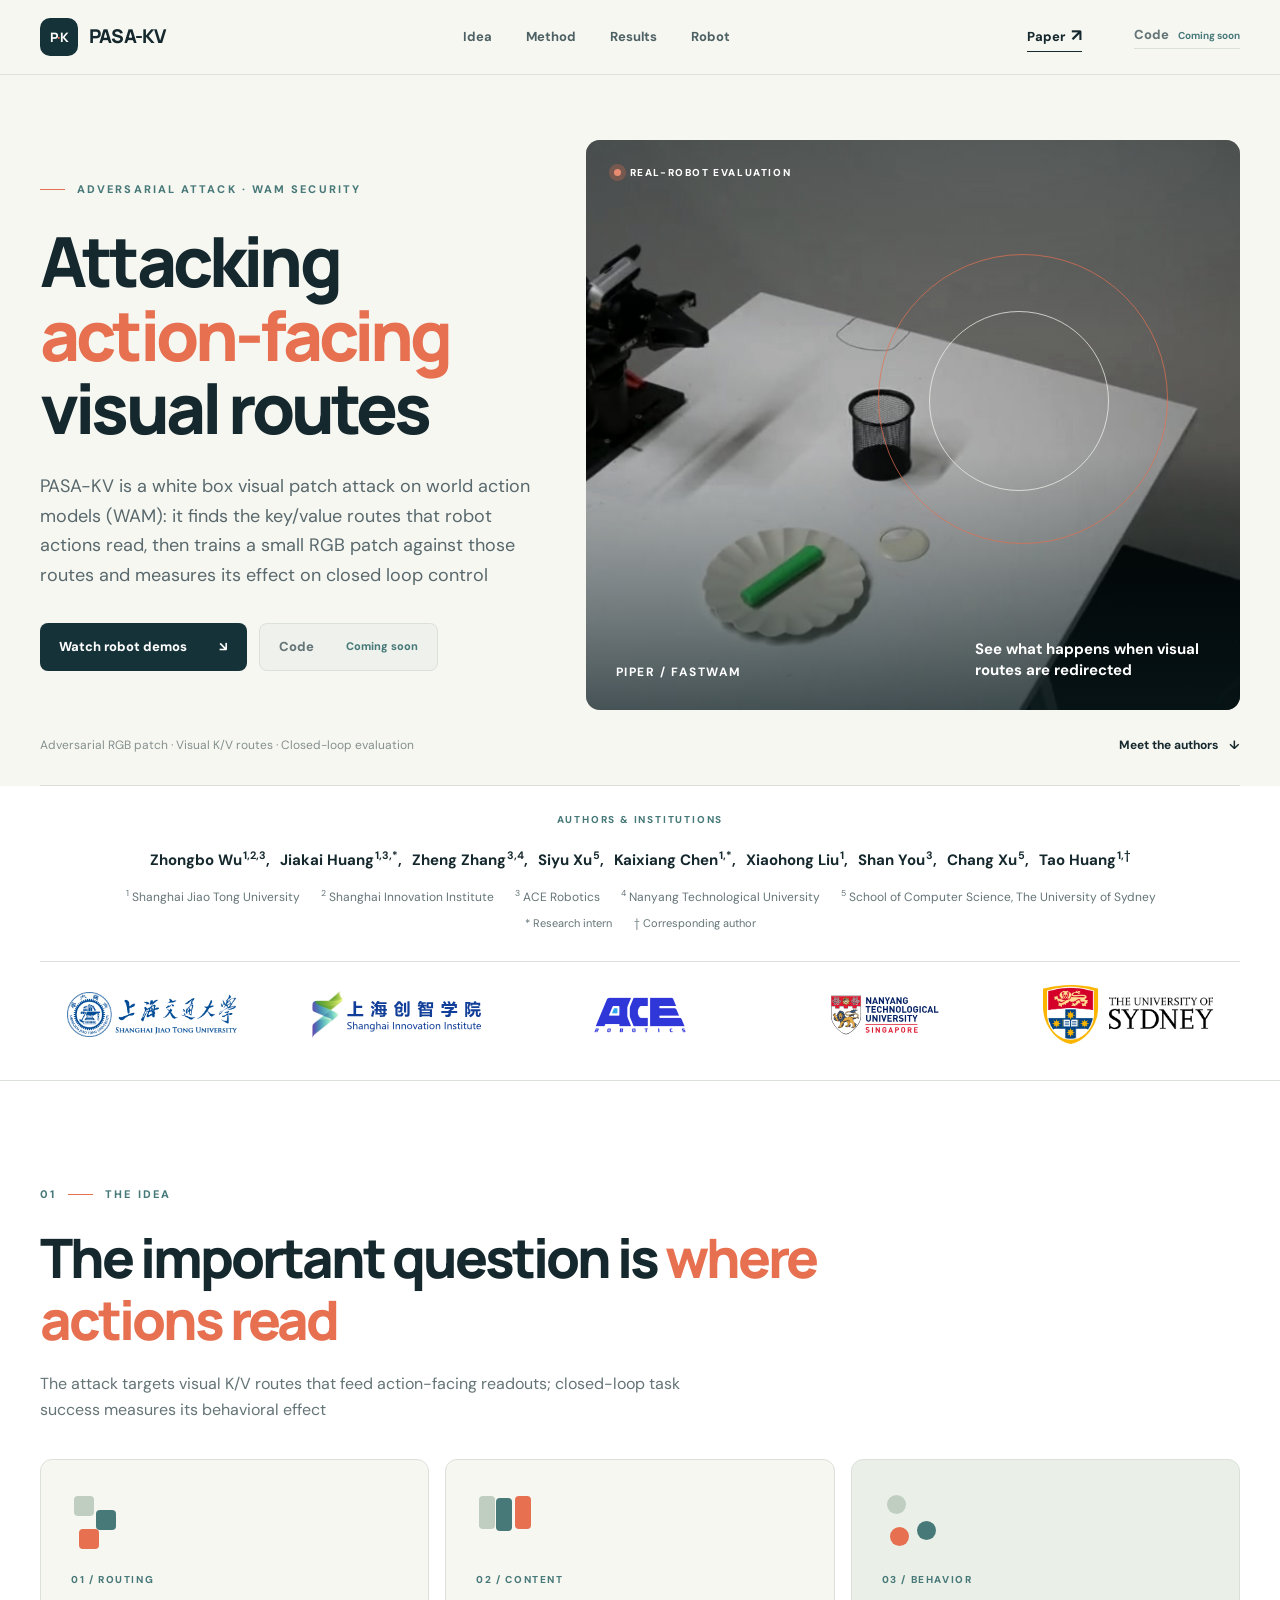
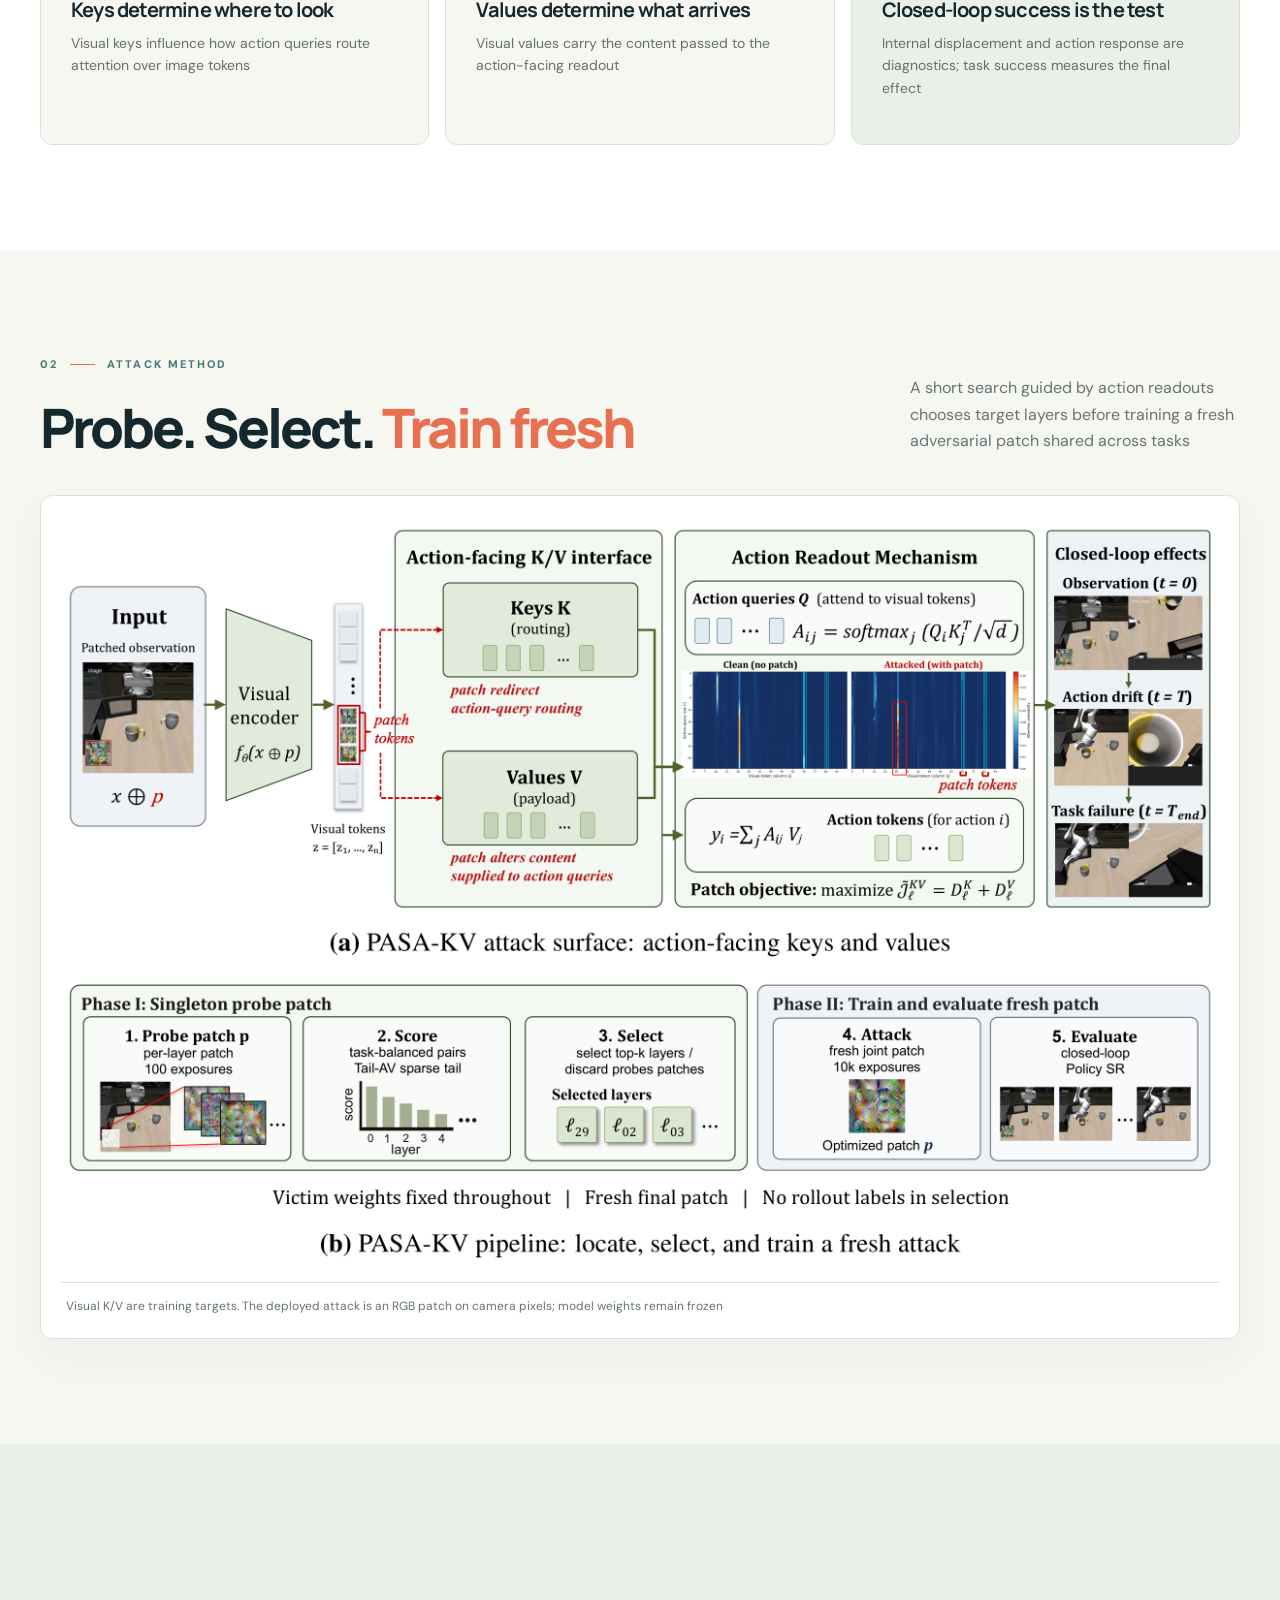
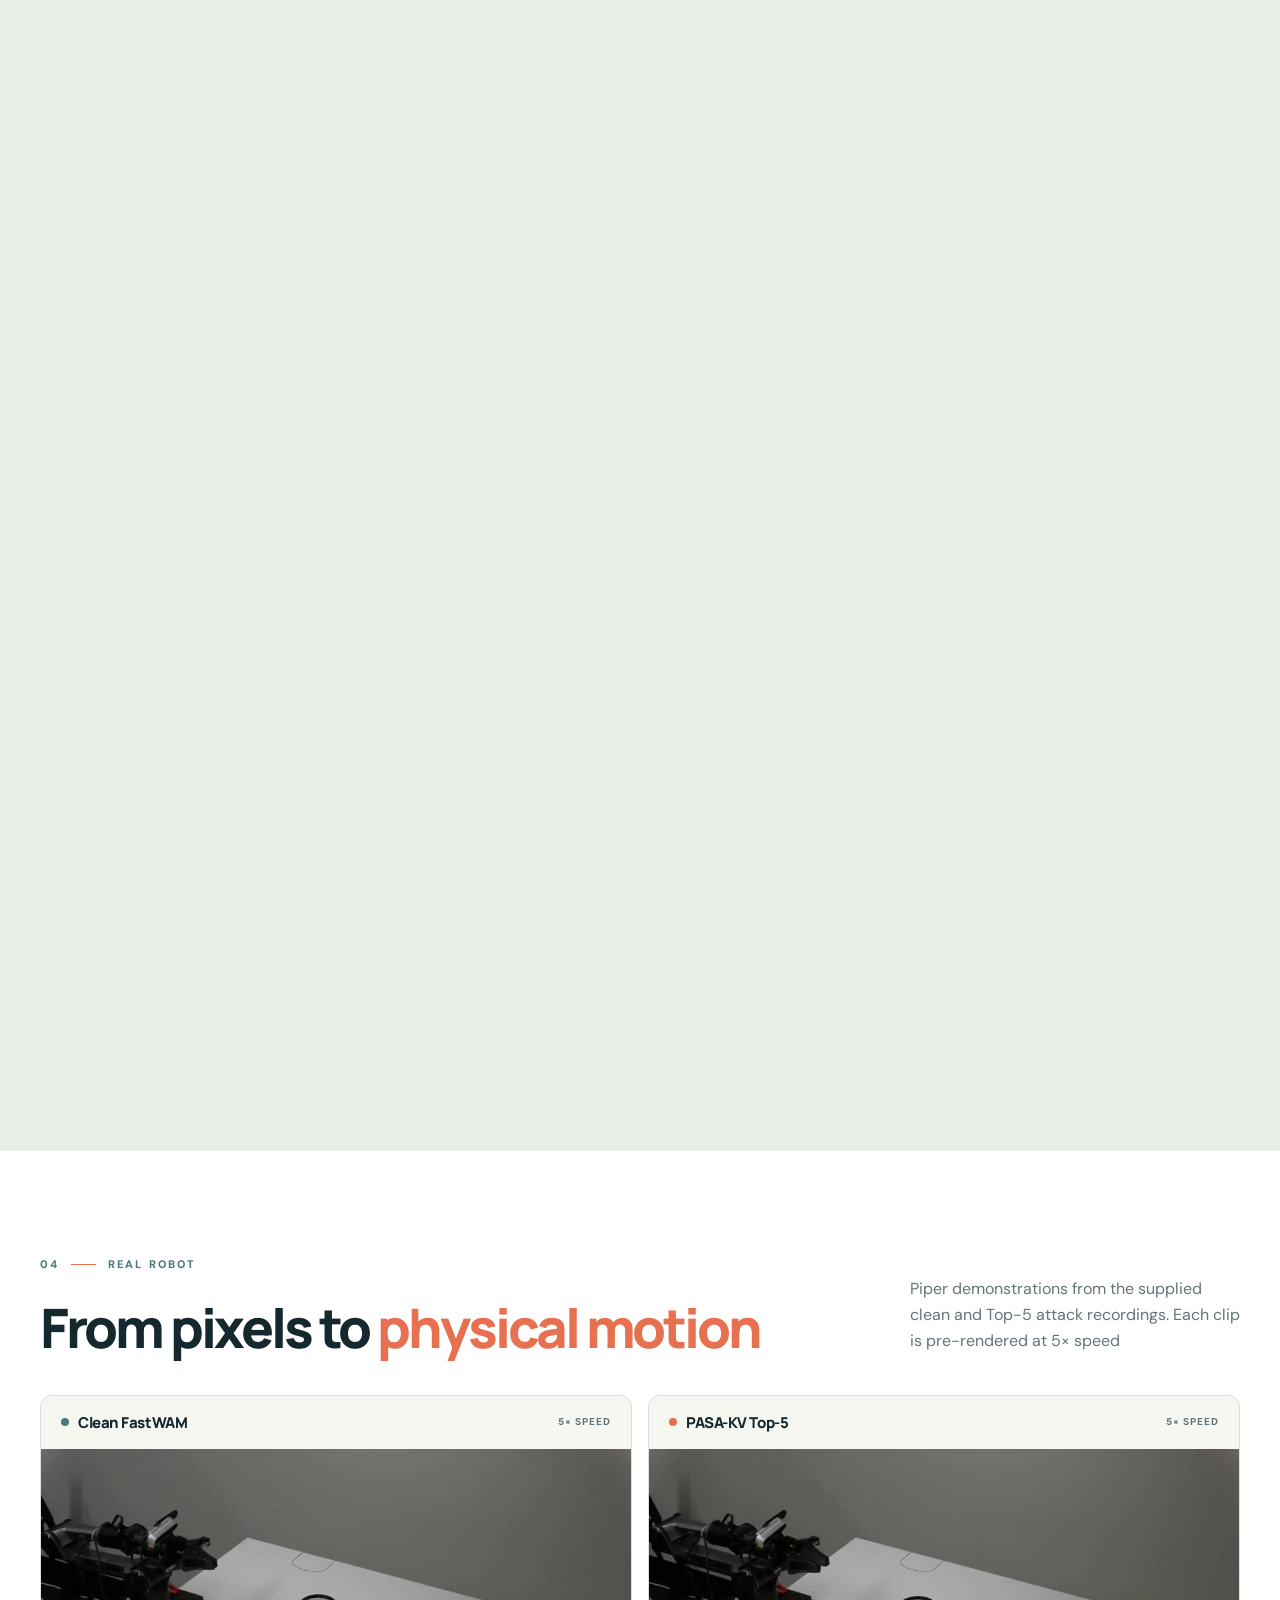
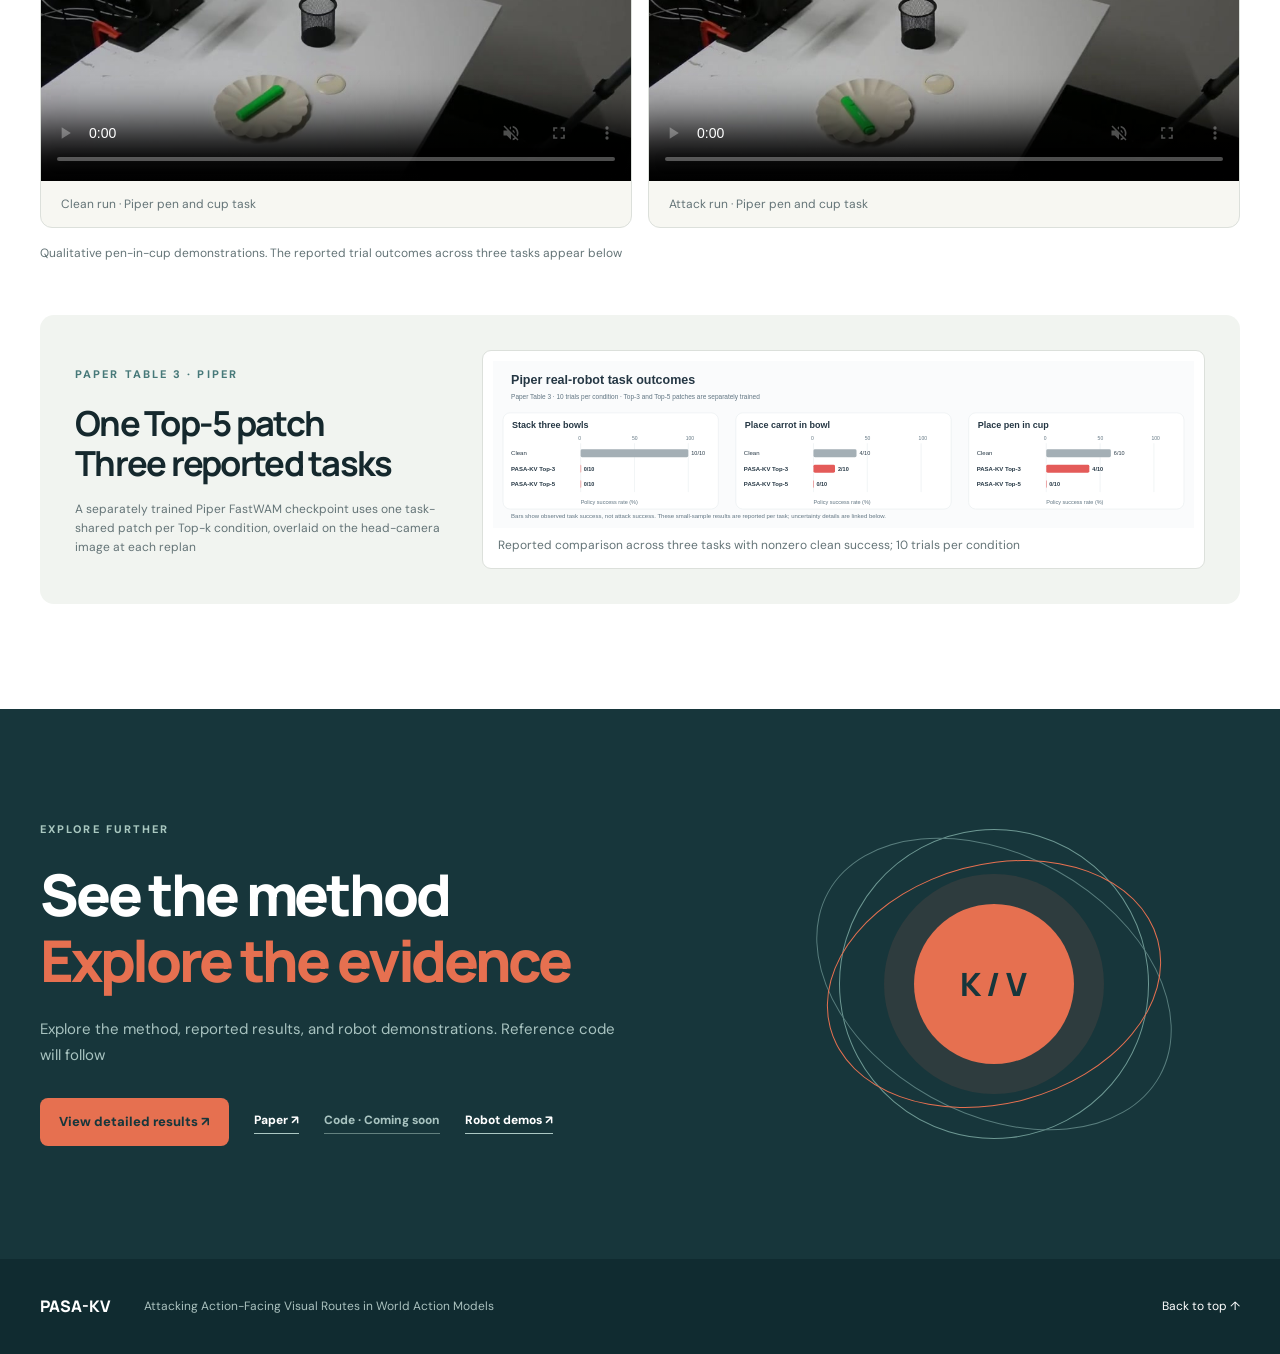
==== commit d83d010c: "Link hero to PASA-KV authors" ====
--- a/index.html
+++ b/index.html
@@ -24,8 +24,8 @@
     <section class="hero" id="top" aria-labelledby="hero-title"><div class="container hero-grid">
       <div class="hero-copy"><div class="eyebrow"><span class="eyebrow-line"></span> ADVERSARIAL ATTACK · WAM SECURITY</div><h1 id="hero-title">Attacking <em>action-facing</em> visual routes</h1><p class="hero-subtitle">PASA-KV is a white box visual patch attack on world action models (WAM): it finds the key/value routes that robot actions read, then trains a small RGB patch against those routes and measures its effect on closed loop control</p><div class="hero-actions"><a class="button button-dark" href="#robot">Watch robot demos <span aria-hidden="true">↘</span></a><span class="button button-light button-disabled" aria-disabled="true">Code <small>Coming soon</small></span></div></div>
       <div class="hero-visual"><img src="assets/video/clean-fastwam-poster.jpg" alt="Piper robot beside a tabletop pen and cup task" fetchpriority="high"><div class="hero-visual-top"><span class="live-dot"></span> REAL-ROBOT EVALUATION</div><div class="hero-visual-bottom"><span class="visual-index">PIPER / FASTWAM</span><span>See what happens when visual routes are redirected</span></div><div class="orb orb-one" aria-hidden="true"></div><div class="orb orb-two" aria-hidden="true"></div></div>
-    </div><div class="container hero-bottom"><span>Adversarial RGB patch · Visual K/V routes · Closed-loop evaluation</span><a href="#idea">Scroll to the idea <span aria-hidden="true">↓</span></a></div></section>
-    <section class="affiliation-strip" aria-label="PASA-KV authors and institutions"><div class="container">
+    </div><div class="container hero-bottom"><span>Adversarial RGB patch · Visual K/V routes · Closed-loop evaluation</span><a href="#authors">Meet the authors <span aria-hidden="true">↓</span></a></div></section>
+    <section class="affiliation-strip" id="authors" aria-label="PASA-KV authors and institutions"><div class="container">
       <div class="affiliation-label">Authors &amp; institutions</div>
       <p class="project-authors"><span>Zhongbo Wu<sup>1,2,3</sup>,</span> <span>Jiakai Huang<sup>1,3,*</sup>,</span> <span>Zheng Zhang<sup>3,4</sup>,</span> <span>Siyu Xu<sup>5</sup>,</span> <span>Kaixiang Chen<sup>1,*</sup>,</span> <span>Xiaohong Liu<sup>1</sup>,</span> <span>Shan You<sup>3</sup>,</span> <span>Chang Xu<sup>5</sup>,</span> <span>Tao Huang<sup>1,†</sup></span></p>
       <div class="project-affiliations"><span><sup>1</sup> Shanghai Jiao Tong University</span><span><sup>2</sup> Shanghai Innovation Institute</span><span><sup>3</sup> ACE Robotics</span><span><sup>4</sup> Nanyang Technological University</span><span><sup>5</sup> School of Computer Science, The University of Sydney</span></div>
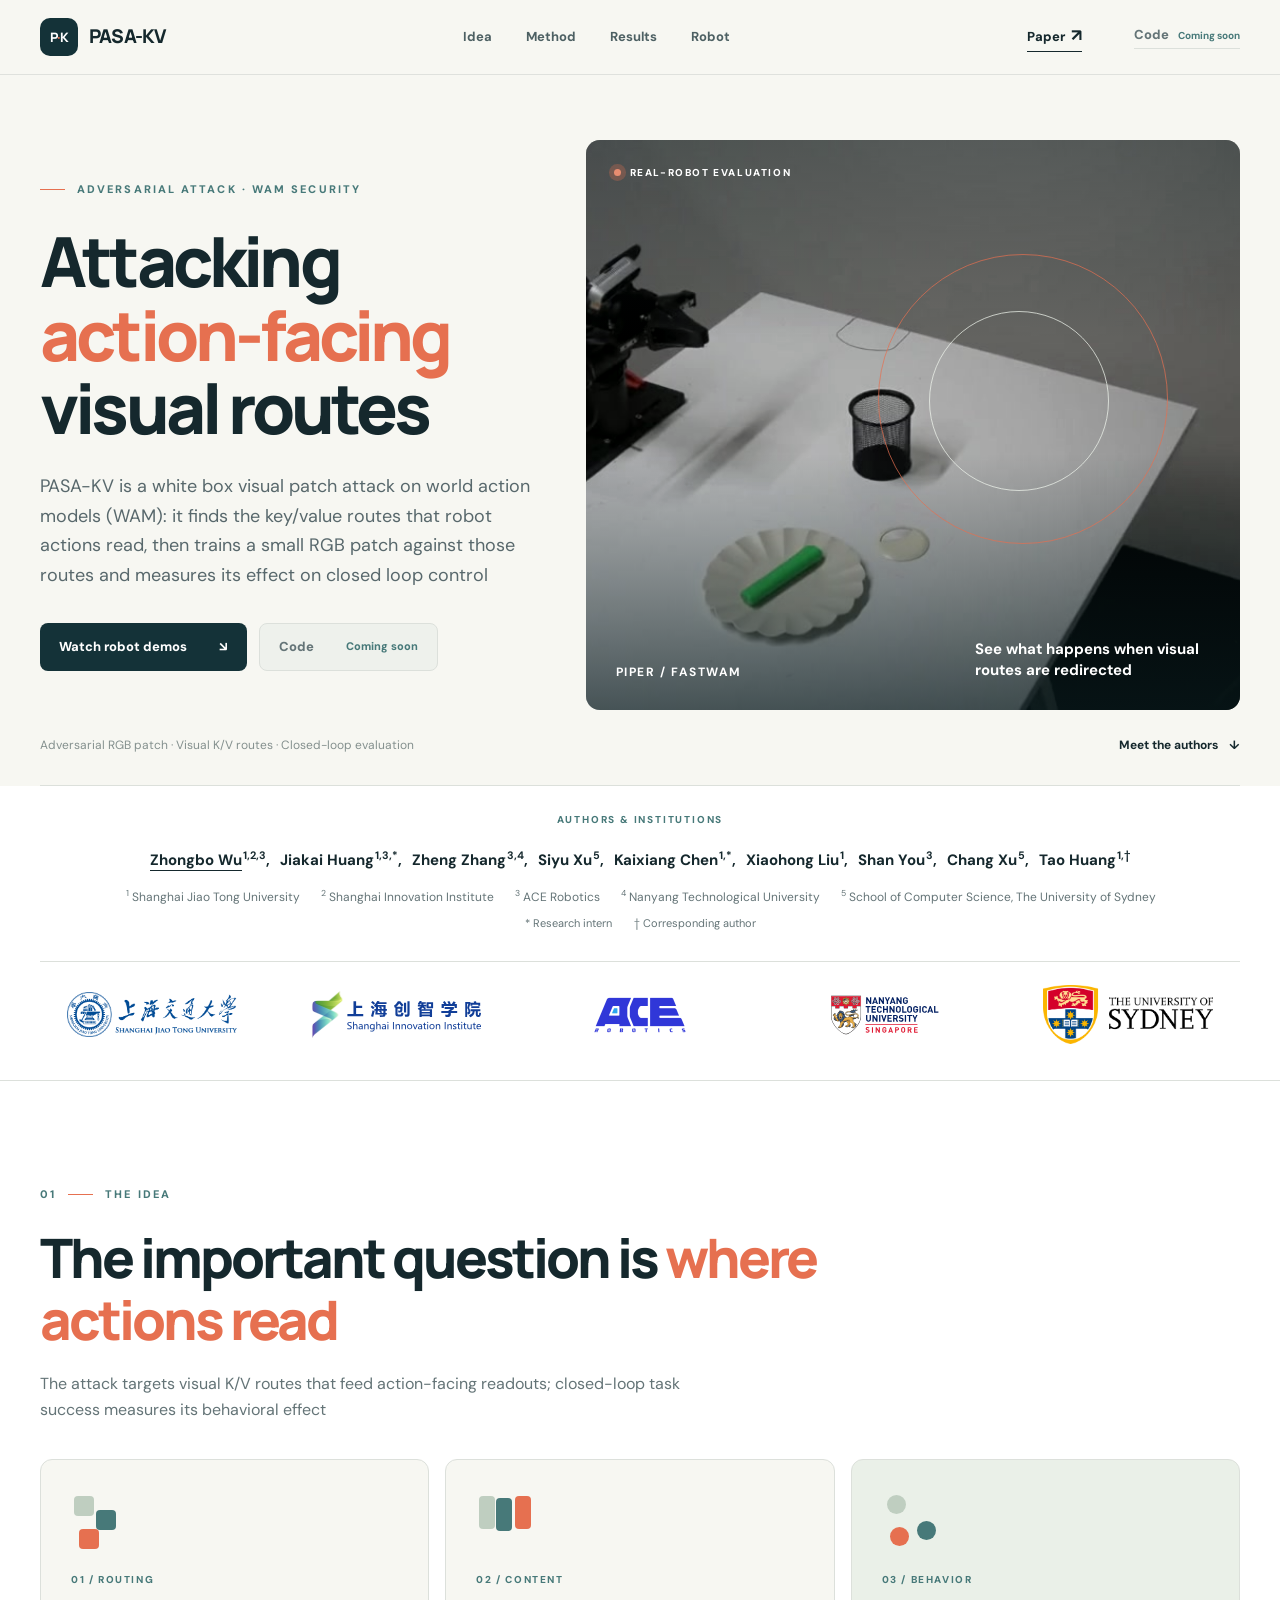
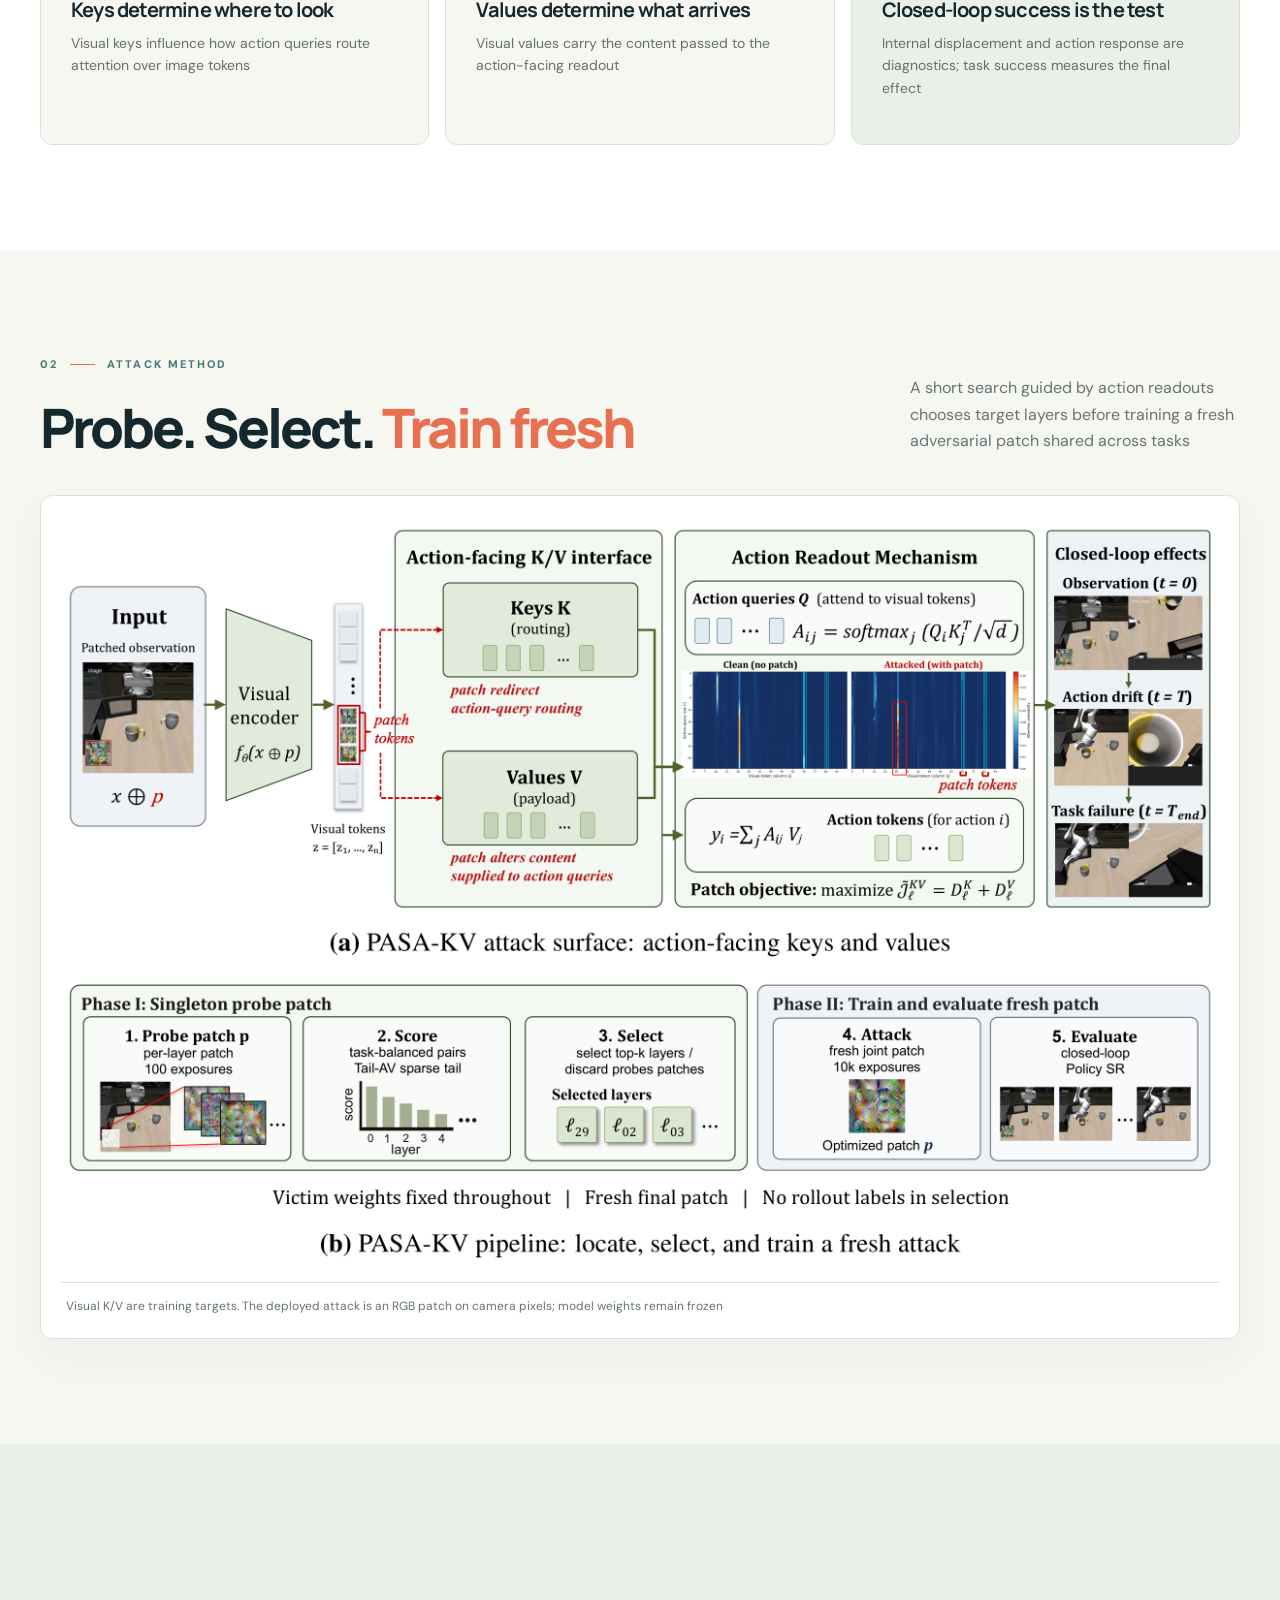
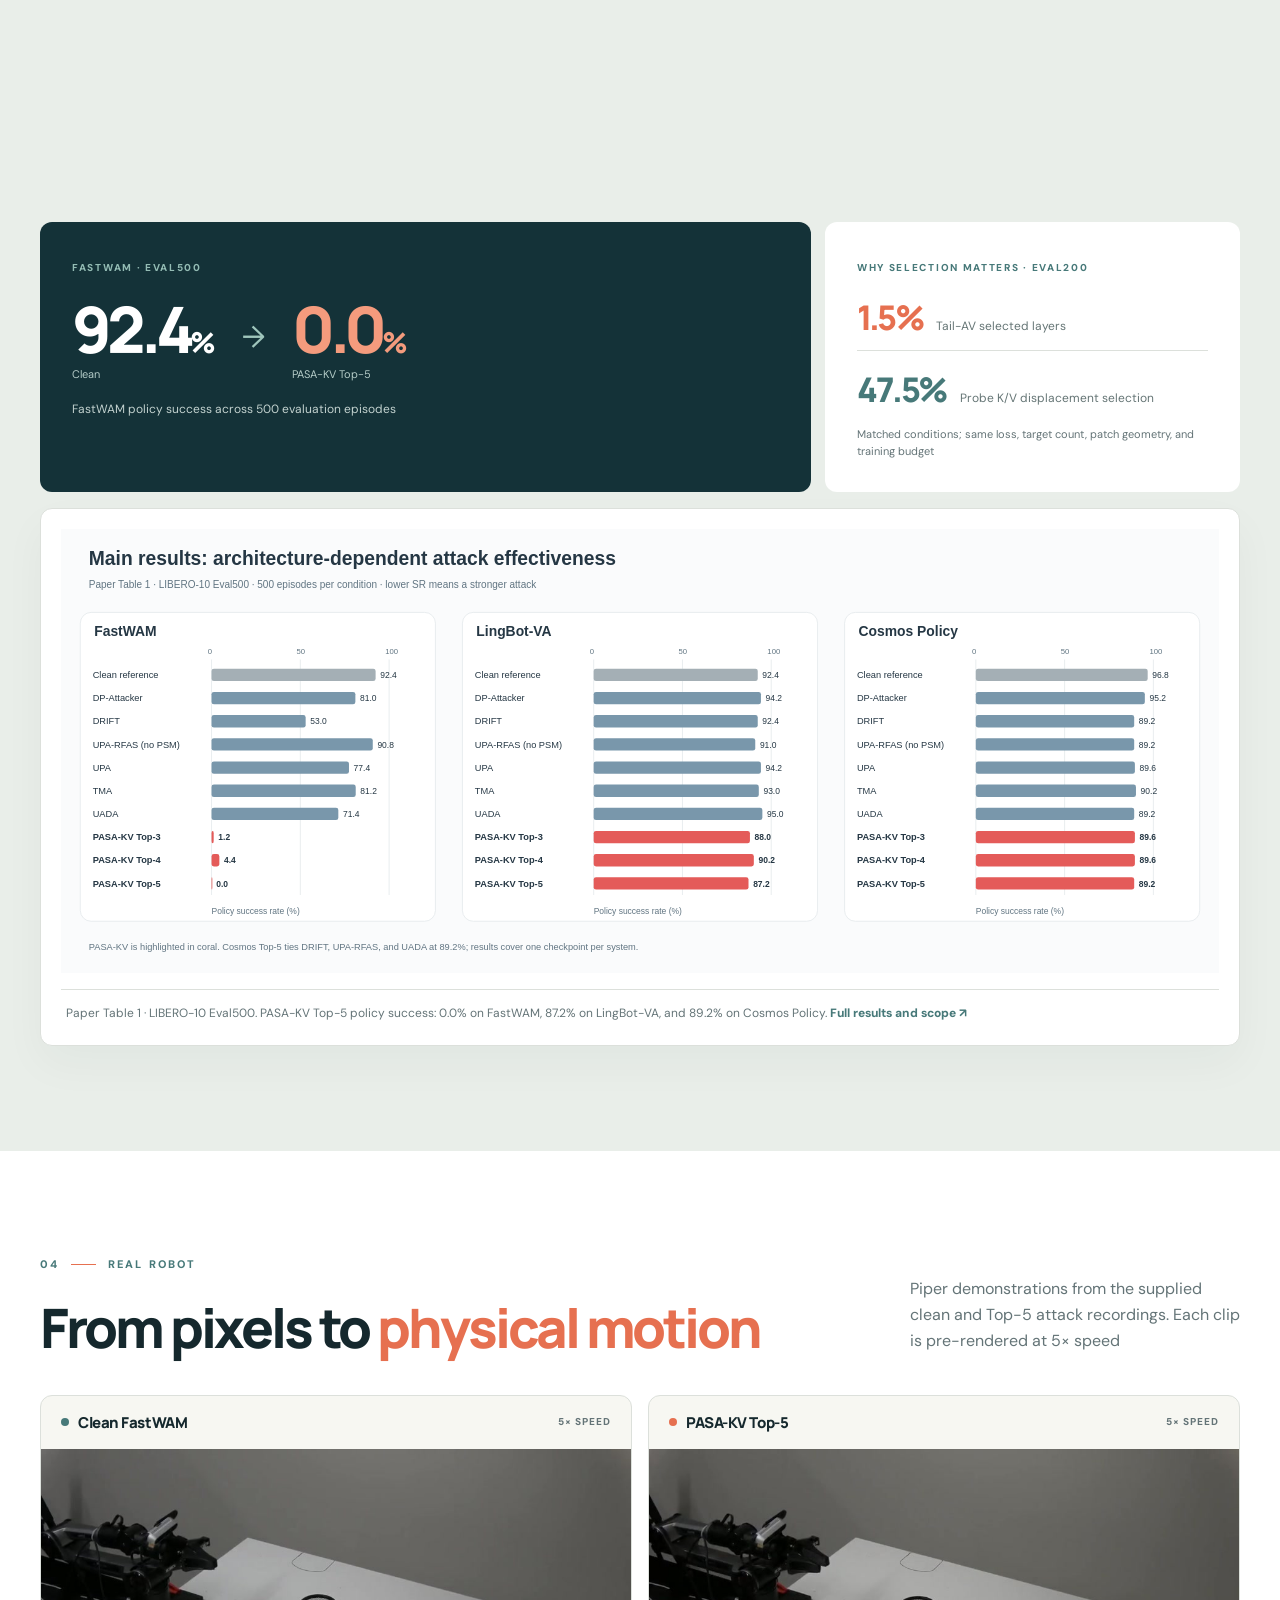
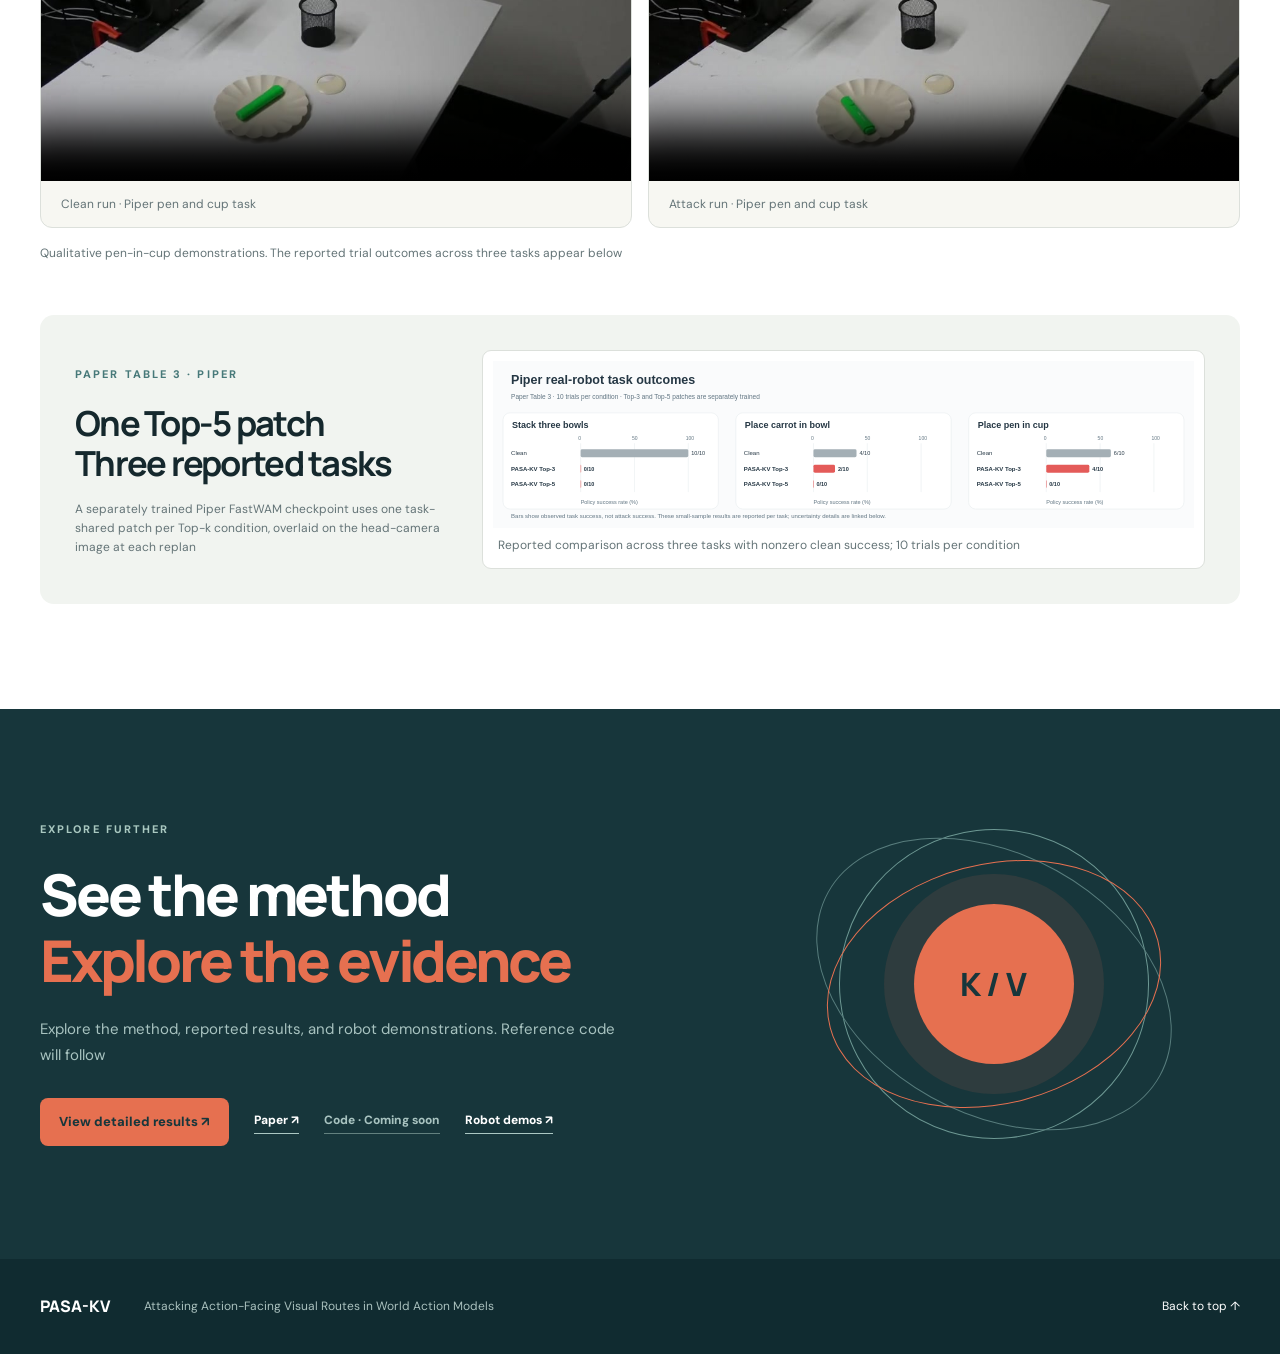
==== commit 8785ab83: "Link first author to GitHub profile" ====
--- a/index.html
+++ b/index.html
@@ -27,7 +27,7 @@
     </div><div class="container hero-bottom"><span>Adversarial RGB patch · Visual K/V routes · Closed-loop evaluation</span><a href="#authors">Meet the authors <span aria-hidden="true">↓</span></a></div></section>
     <section class="affiliation-strip" id="authors" aria-label="PASA-KV authors and institutions"><div class="container">
       <div class="affiliation-label">Authors &amp; institutions</div>
-      <p class="project-authors"><span>Zhongbo Wu<sup>1,2,3</sup>,</span> <span>Jiakai Huang<sup>1,3,*</sup>,</span> <span>Zheng Zhang<sup>3,4</sup>,</span> <span>Siyu Xu<sup>5</sup>,</span> <span>Kaixiang Chen<sup>1,*</sup>,</span> <span>Xiaohong Liu<sup>1</sup>,</span> <span>Shan You<sup>3</sup>,</span> <span>Chang Xu<sup>5</sup>,</span> <span>Tao Huang<sup>1,†</sup></span></p>
+      <p class="project-authors"><span><a href="https://github.com/awesome-airsome">Zhongbo Wu</a><sup>1,2,3</sup>,</span> <span>Jiakai Huang<sup>1,3,*</sup>,</span> <span>Zheng Zhang<sup>3,4</sup>,</span> <span>Siyu Xu<sup>5</sup>,</span> <span>Kaixiang Chen<sup>1,*</sup>,</span> <span>Xiaohong Liu<sup>1</sup>,</span> <span>Shan You<sup>3</sup>,</span> <span>Chang Xu<sup>5</sup>,</span> <span>Tao Huang<sup>1,†</sup></span></p>
       <div class="project-affiliations"><span><sup>1</sup> Shanghai Jiao Tong University</span><span><sup>2</sup> Shanghai Innovation Institute</span><span><sup>3</sup> ACE Robotics</span><span><sup>4</sup> Nanyang Technological University</span><span><sup>5</sup> School of Computer Science, The University of Sydney</span></div>
       <p class="project-author-notes"><span>* Research intern</span><span>† Corresponding author</span></p>
       <div class="institution-logos"><img src="assets/institutions/sjtu.png" alt="Shanghai Jiao Tong University" loading="lazy"><img src="assets/institutions/shanghai-innovation-institute.svg" alt="Shanghai Innovation Institute" loading="lazy"><img src="assets/institutions/ace-robotics.png" alt="ACE Robotics" loading="lazy"><img src="assets/institutions/ntu.svg" alt="Nanyang Technological University" loading="lazy"><img src="assets/institutions/university-of-sydney.png" alt="University of Sydney" loading="lazy"></div>
--- a/assets/site/site.css
+++ b/assets/site/site.css
@@ -25,6 +25,7 @@
 .affiliation-strip{background:#fff;border-bottom:1px solid var(--line);padding:26px 0 34px}
 .affiliation-label{text-align:center;font-size:10px;font-weight:800;letter-spacing:.18em;text-transform:uppercase;color:var(--sea);margin-bottom:19px}
 .project-authors{display:flex;justify-content:center;flex-wrap:wrap;gap:2px 10px;text-align:center;font-size:15px;font-weight:700;line-height:1.8}
+.project-authors a{border-bottom:1px solid currentColor;transition:color .2s}.project-authors a:hover{color:var(--coral)}
 .project-authors span{white-space:nowrap}.project-authors sup,.project-affiliations sup{font-size:.72em;vertical-align:super;margin-left:1px}
 .project-affiliations{display:flex;justify-content:center;flex-wrap:wrap;gap:3px 20px;margin:12px auto 0;max-width:1050px;text-align:center;font-size:12px;color:var(--muted);line-height:1.7}
 .project-author-notes{display:flex;justify-content:center;gap:22px;margin-top:8px;font-size:11px;color:var(--muted)}
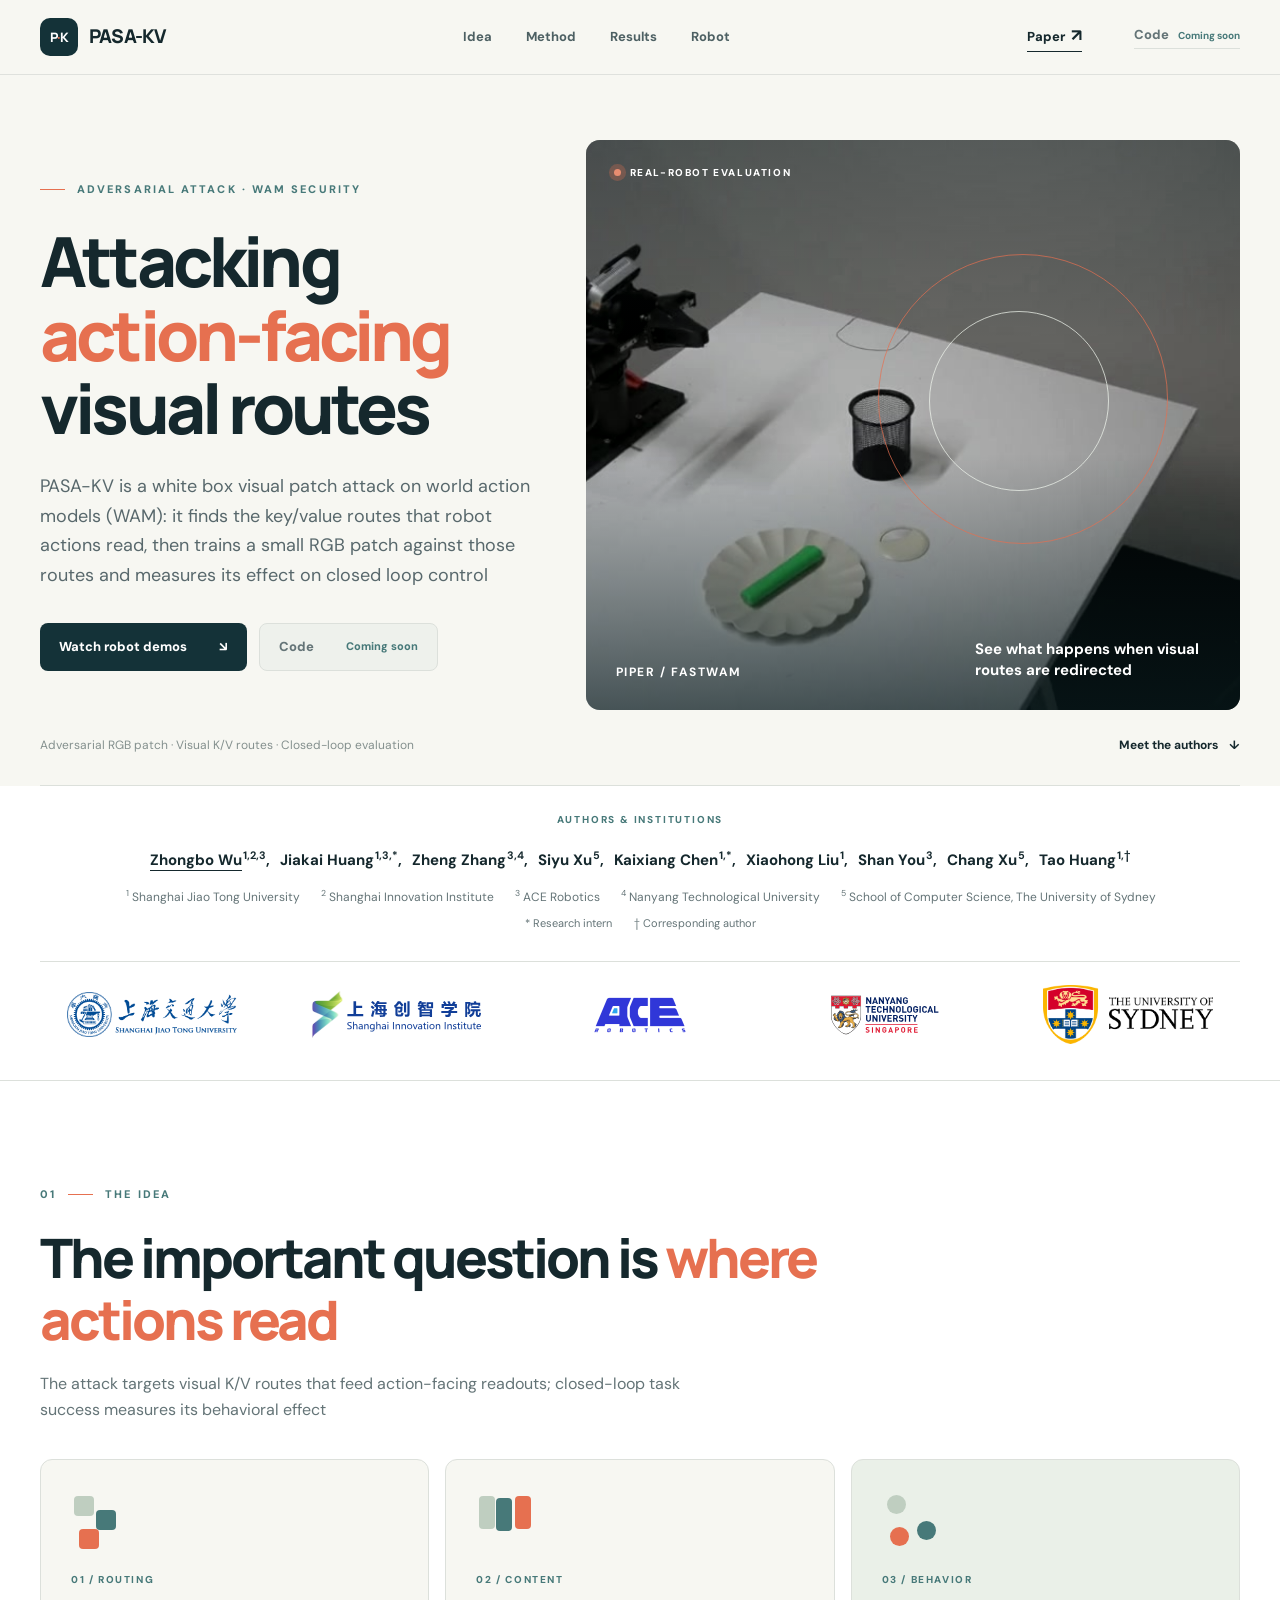
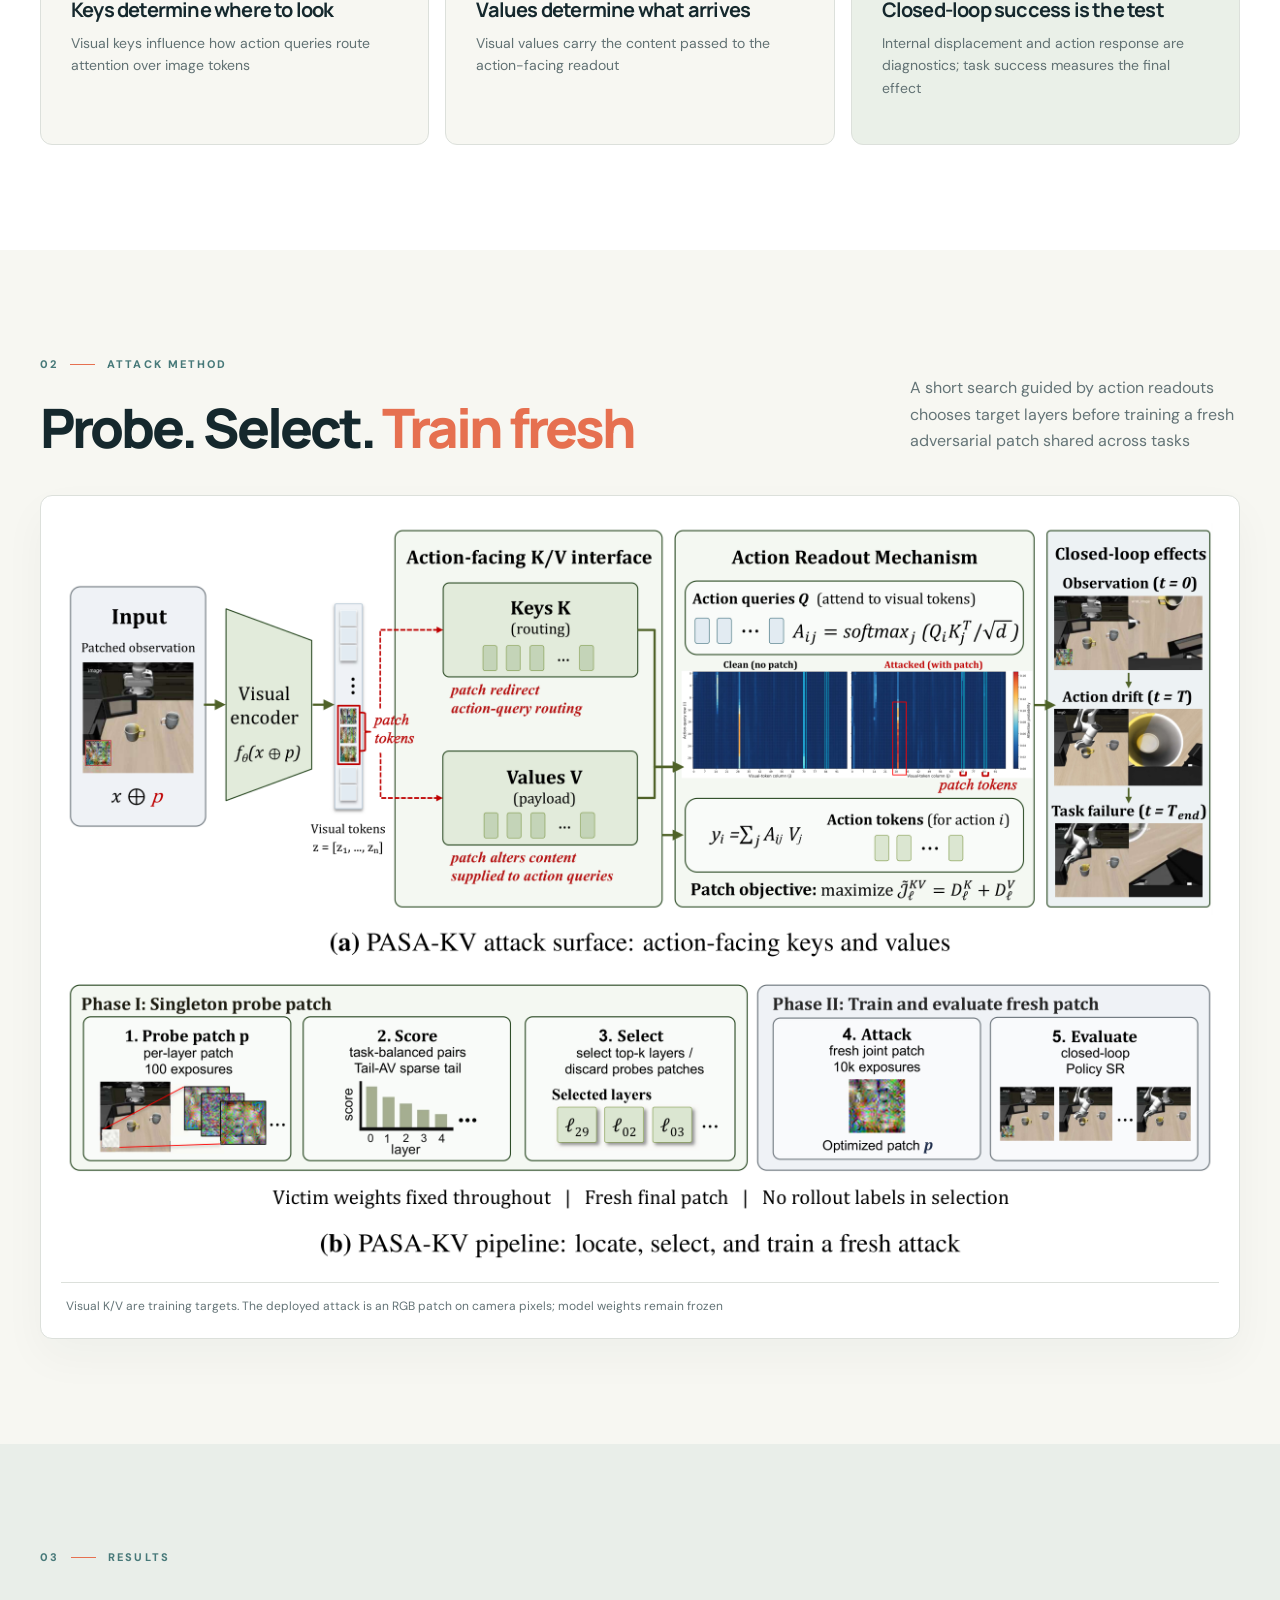
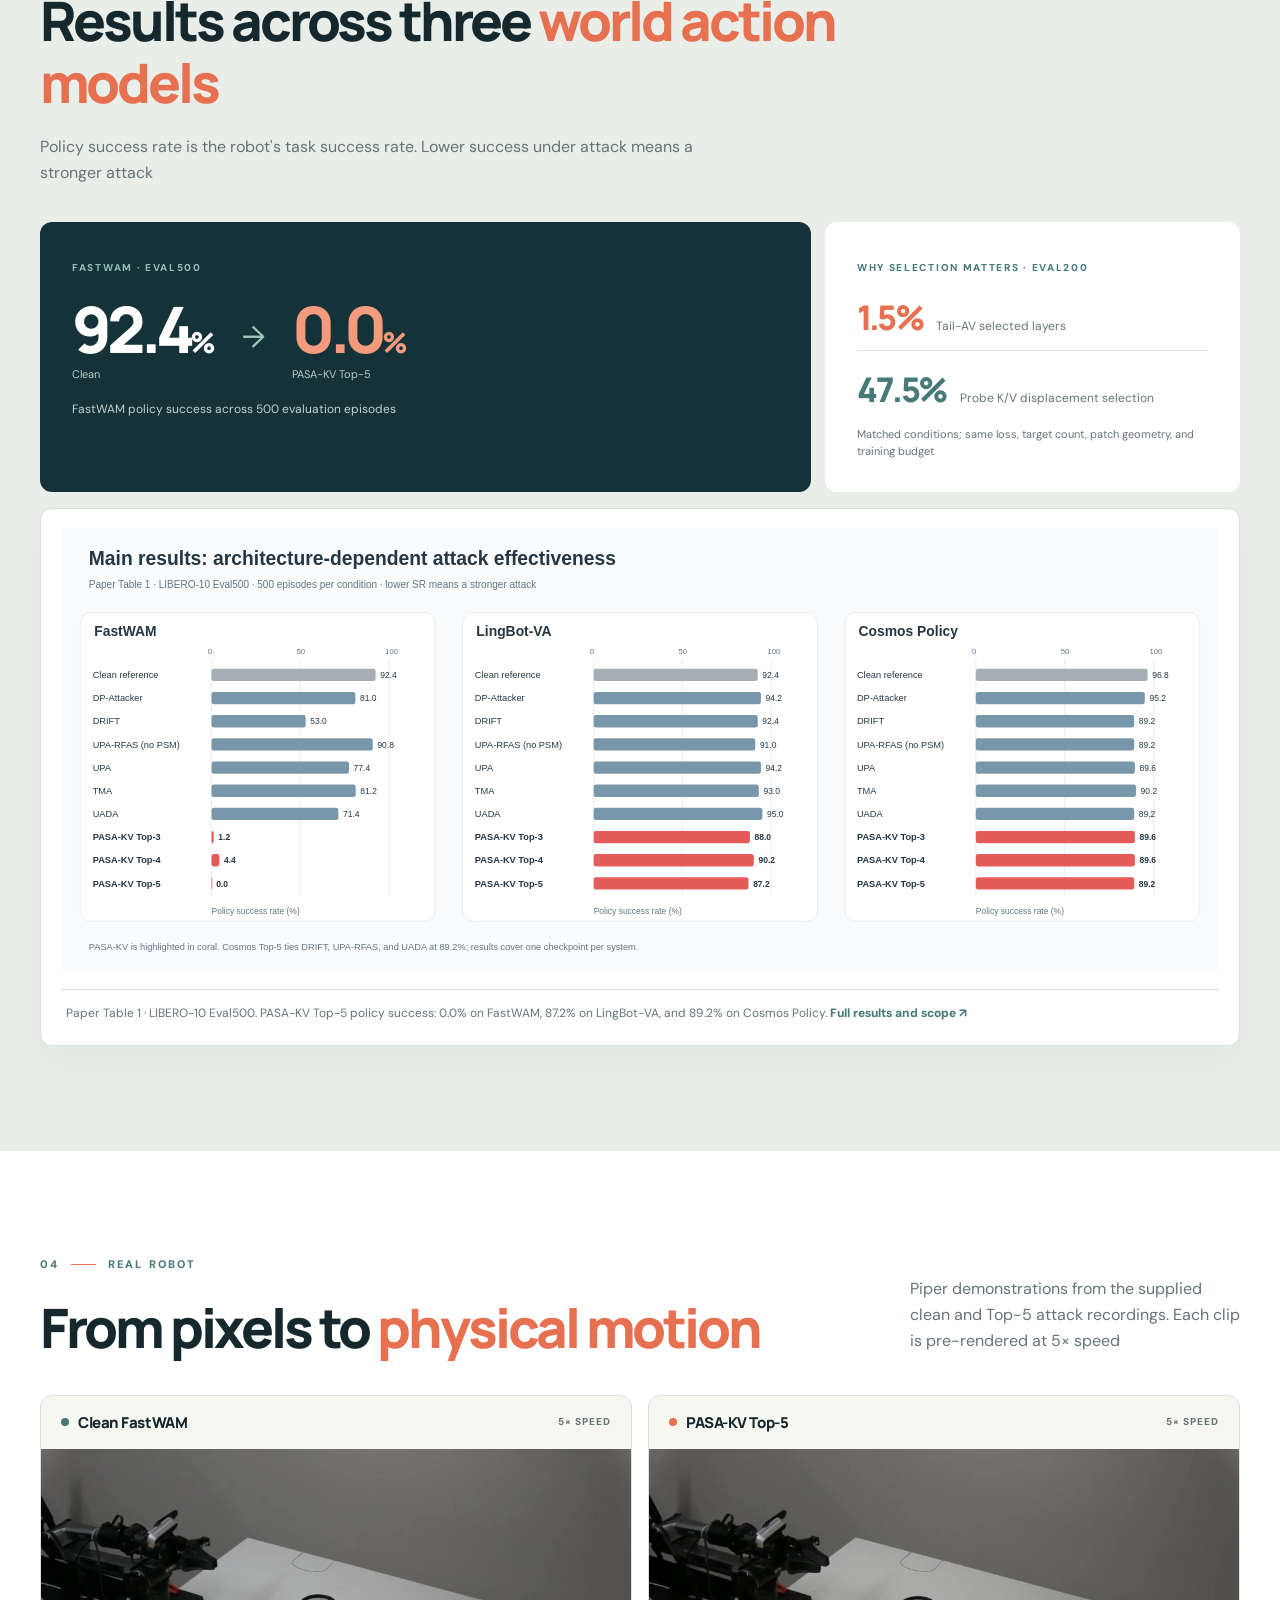
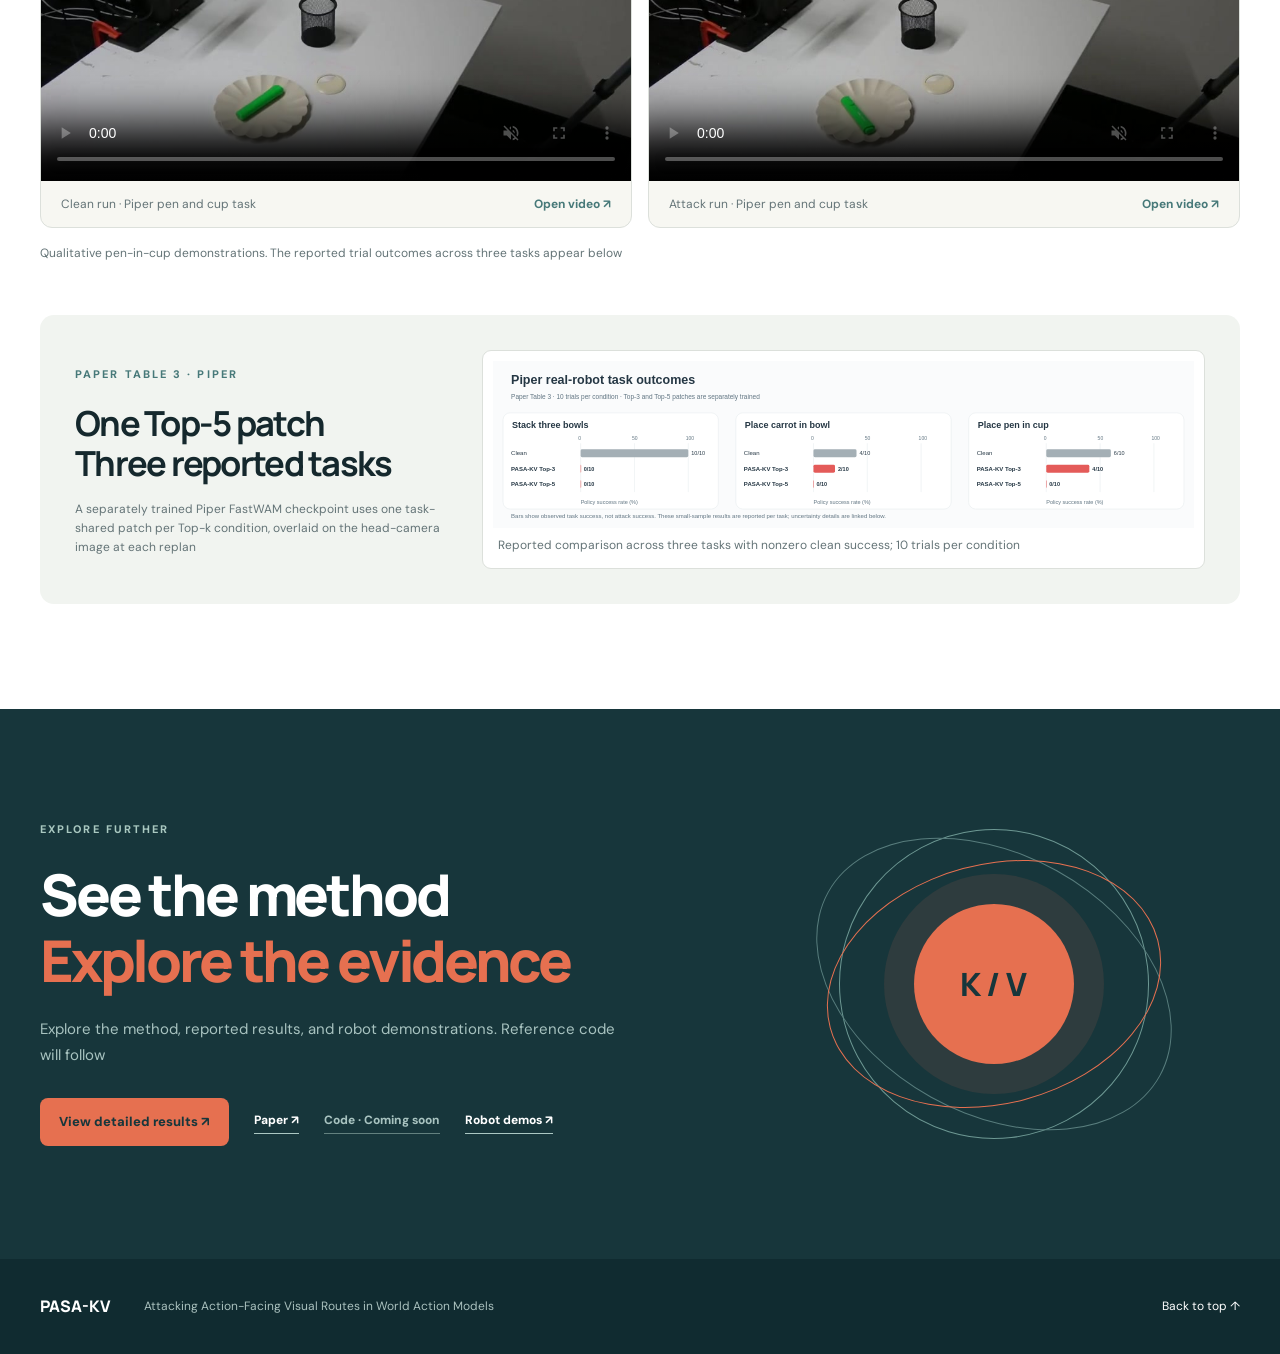
==== commit f3667e2d: "Improve mobile robot demo playback" ====
--- a/index.html
+++ b/index.html
@@ -10,8 +10,8 @@
   <meta property="og:description" content="A world action model security study of action-facing visual K/V routes, adversarial patches, and closed loop robot behavior.">
   <meta property="og:image" content="https://awesome-airsome.github.io/PASA-KV-ProjectPage/assets/video/clean-fastwam-poster.jpg">
   <title>PASA-KV | Attacking action-facing visual routes</title>
-  <link rel="stylesheet" href="assets/site/site.css?v=20261014-7">
-  <script defer src="assets/site/site.js"></script>
+  <link rel="stylesheet" href="assets/site/site.css?v=20261015-mobile">
+  <script defer src="assets/site/site.js?v=20261015-mobile"></script>
 </head>
 <body>
   <a class="skip-link" href="#main">Skip to content</a>
@@ -35,7 +35,7 @@
     <section class="section idea-section" id="idea" aria-labelledby="idea-title"><div class="container"><div class="section-head reveal"><div class="section-kicker">01 <span></span> THE IDEA</div><h2 id="idea-title">The important question is <em>where actions read</em></h2><p>The attack targets visual K/V routes that feed action-facing readouts; closed-loop task success measures its behavioral effect</p></div><div class="idea-grid"><article class="idea-card reveal"><div class="idea-icon icon-route" aria-hidden="true"><span></span><span></span><span></span></div><span class="idea-number">01 / ROUTING</span><h3>Keys determine where to look</h3><p>Visual keys influence how action queries route attention over image tokens</p></article><article class="idea-card reveal"><div class="idea-icon icon-content" aria-hidden="true"><span></span><span></span><span></span></div><span class="idea-number">02 / CONTENT</span><h3>Values determine what arrives</h3><p>Visual values carry the content passed to the action-facing readout</p></article><article class="idea-card idea-card-accent reveal"><div class="idea-icon icon-action" aria-hidden="true"><span></span><span></span><span></span></div><span class="idea-number">03 / BEHAVIOR</span><h3>Closed-loop success is the test</h3><p>Internal displacement and action response are diagnostics; task success measures the final effect</p></article></div></div></section>
     <section class="section method-section" id="method" aria-labelledby="method-title"><div class="container"><div class="section-head section-head-inline reveal"><div><div class="section-kicker">02 <span></span> ATTACK METHOD</div><h2 id="method-title">Probe. Select. <em>Train fresh</em></h2></div><p>A short search guided by action readouts chooses target layers before training a fresh adversarial patch shared across tasks</p></div><figure class="figure-panel method-figure reveal"><div class="figure-scroll"><img src="assets/figures/paper-2026-09/fig2_pipeline_paper_864dpi.png" alt="PASA-KV diagram showing an RGB patch entering visual K/V routes, the action readout, and the probe-select-train-evaluate pipeline" loading="lazy"></div><figcaption>Visual K/V are training targets. The deployed attack is an RGB patch on camera pixels; model weights remain frozen</figcaption></figure></div></section>
     <section class="section results-section" id="results" aria-labelledby="results-title"><div class="container"><div class="section-head reveal"><div class="section-kicker">03 <span></span> RESULTS</div><h2 id="results-title">Results across three <em>world action models</em></h2><p>Policy success rate is the robot's task success rate. Lower success under attack means a stronger attack</p></div><div class="metric-row reveal"><div class="metric-feature"><span class="metric-eyebrow">FASTWAM · EVAL500</span><div class="metric-comparison"><div><strong>92.4<span>%</span></strong><small>Clean</small></div><span class="metric-arrow" aria-hidden="true">→</span><div><strong>0.0<span>%</span></strong><small>PASA-KV Top-5</small></div></div><p>FastWAM policy success across 500 evaluation episodes</p></div><div class="metric-side"><span class="metric-eyebrow">WHY SELECTION MATTERS · EVAL200</span><div class="side-stat"><strong>1.5%</strong><span>Tail-AV selected layers</span></div><div class="side-rule"></div><div class="side-stat muted"><strong>47.5%</strong><span>Probe K/V displacement selection</span></div><p>Matched conditions; same loss, target count, patch geometry, and training budget</p></div></div><figure class="figure-panel chart-panel reveal"><img src="assets/figures/readme/main_success.svg" alt="Main results across FastWAM, LingBot-VA, and Cosmos Policy, with PASA-KV rows highlighted" loading="lazy"><figcaption>Paper Table 1 · LIBERO-10 Eval500. PASA-KV Top-5 policy success: 0.0% on FastWAM, 87.2% on LingBot-VA, and 89.2% on Cosmos Policy. <a href="results.html">Full results and scope ↗</a></figcaption></figure></div></section>
-    <section class="section robot-section" id="robot" aria-labelledby="robot-title"><div class="container"><div class="section-head section-head-inline reveal"><div><div class="section-kicker">04 <span></span> REAL ROBOT</div><h2 id="robot-title">From pixels to <em>physical motion</em></h2></div><p>Piper demonstrations from the supplied clean and Top-5 attack recordings. Each clip is pre-rendered at 5× speed</p></div><div class="video-grid"><figure class="video-card reveal"><div class="video-topline"><span class="video-status clean-status"></span><strong>Clean FastWAM</strong><span>5× SPEED</span></div><video controls muted loop playsinline autoplay preload="metadata" poster="assets/video/clean-fastwam-poster.jpg" aria-label="Clean FastWAM Piper pen and cup demonstration"><source src="assets/video/clean-fastwam-5x.mp4" type="video/mp4">Your browser does not support HTML5 video.</video><figcaption>Clean run · Piper pen and cup task</figcaption></figure><figure class="video-card reveal"><div class="video-topline"><span class="video-status attack-status"></span><strong>PASA-KV Top-5</strong><span>5× SPEED</span></div><video controls muted loop playsinline autoplay preload="metadata" poster="assets/video/pasa-kv-top5-fastwam-poster.jpg" aria-label="PASA-KV Top-5 attack Piper pen and cup demonstration"><source src="assets/video/pasa-kv-top5-fastwam-5x.mp4" type="video/mp4">Your browser does not support HTML5 video.</video><figcaption>Attack run · Piper pen and cup task</figcaption></figure></div><p class="video-footnote reveal">Qualitative pen-in-cup demonstrations. The reported trial outcomes across three tasks appear below</p><div class="robot-evidence reveal"><div><span class="small-label">PAPER TABLE 3 · PIPER</span><h3>One Top-5 patch<br>Three reported tasks</h3><p>A separately trained Piper FastWAM checkpoint uses one task-shared patch per Top-k condition, overlaid on the head-camera image at each replan</p></div><figure><img src="assets/figures/readme/robot_success.svg" alt="Piper real-robot success counts for three clean-capable tasks: clean 10, 4, and 6 of 10; Top-5 zero of 10 for each" loading="lazy"><figcaption>Reported comparison across three tasks with nonzero clean success; 10 trials per condition</figcaption></figure></div></div></section>
+    <section class="section robot-section" id="robot" aria-labelledby="robot-title"><div class="container"><div class="section-head section-head-inline reveal"><div><div class="section-kicker">04 <span></span> REAL ROBOT</div><h2 id="robot-title">From pixels to <em>physical motion</em></h2></div><p>Piper demonstrations from the supplied clean and Top-5 attack recordings. Each clip is pre-rendered at 5× speed</p></div><div class="video-grid"><figure class="video-card reveal"><div class="video-topline"><span class="video-status clean-status"></span><strong>Clean FastWAM</strong><span>5× SPEED</span></div><video controls muted loop playsinline preload="metadata" poster="assets/video/clean-fastwam-poster.jpg" aria-label="Clean FastWAM Piper pen and cup demonstration"><source src="assets/video/clean-fastwam-5x.mp4?v=20261015-mobile" type="video/mp4">Your browser does not support HTML5 video.</video><figcaption><span>Clean run · Piper pen and cup task</span><a class="video-open" href="assets/video/clean-fastwam-5x.mp4?v=20261015-mobile" target="_blank" rel="noopener noreferrer">Open video ↗</a></figcaption></figure><figure class="video-card reveal"><div class="video-topline"><span class="video-status attack-status"></span><strong>PASA-KV Top-5</strong><span>5× SPEED</span></div><video controls muted loop playsinline preload="metadata" poster="assets/video/pasa-kv-top5-fastwam-poster.jpg" aria-label="PASA-KV Top-5 attack Piper pen and cup demonstration"><source src="assets/video/pasa-kv-top5-fastwam-5x.mp4?v=20261015-mobile" type="video/mp4">Your browser does not support HTML5 video.</video><figcaption><span>Attack run · Piper pen and cup task</span><a class="video-open" href="assets/video/pasa-kv-top5-fastwam-5x.mp4?v=20261015-mobile" target="_blank" rel="noopener noreferrer">Open video ↗</a></figcaption></figure></div><p class="video-footnote reveal">Qualitative pen-in-cup demonstrations. The reported trial outcomes across three tasks appear below</p><div class="robot-evidence reveal"><div><span class="small-label">PAPER TABLE 3 · PIPER</span><h3>One Top-5 patch<br>Three reported tasks</h3><p>A separately trained Piper FastWAM checkpoint uses one task-shared patch per Top-k condition, overlaid on the head-camera image at each replan</p></div><figure><img src="assets/figures/readme/robot_success.svg" alt="Piper real-robot success counts for three clean-capable tasks: clean 10, 4, and 6 of 10; Top-5 zero of 10 for each" loading="lazy"><figcaption>Reported comparison across three tasks with nonzero clean success; 10 trials per condition</figcaption></figure></div></div></section>
     <section class="section closing-section" aria-labelledby="closing-title"><div class="container closing-grid"><div><div class="section-kicker">EXPLORE FURTHER</div><h2 id="closing-title">See the method<br><em>Explore the evidence</em></h2><p>Explore the method, reported results, and robot demonstrations. Reference code will follow</p><div class="closing-actions"><a class="button button-coral" href="results.html">View detailed results ↗</a><a class="text-link" href="#top">Paper ↗</a><span class="text-link text-link-disabled" aria-disabled="true">Code · Coming soon</span><a class="text-link" href="#robot">Robot demos ↗</a></div></div><div class="closing-art" aria-hidden="true"><span class="art-route art-one"></span><span class="art-route art-two"></span><span class="art-route art-three"></span><span class="art-core">K / V</span></div></div></section>
   </main>
   <footer class="footer"><div class="container footer-inner"><strong>PASA-KV</strong><span>Attacking Action-Facing Visual Routes in World Action Models</span><a href="#top">Back to top ↑</a></div></footer>
--- a/assets/site/site.css
+++ b/assets/site/site.css
@@ -26,6 +26,7 @@
 .affiliation-label{text-align:center;font-size:10px;font-weight:800;letter-spacing:.18em;text-transform:uppercase;color:var(--sea);margin-bottom:19px}
 .project-authors{display:flex;justify-content:center;flex-wrap:wrap;gap:2px 10px;text-align:center;font-size:15px;font-weight:700;line-height:1.8}
 .project-authors a{border-bottom:1px solid currentColor;transition:color .2s}.project-authors a:hover{color:var(--coral)}
+.video-card figcaption{display:flex;justify-content:space-between;align-items:center;flex-wrap:wrap;gap:8px 12px}.video-open{white-space:nowrap;color:var(--sea);font-weight:700}.video-open:hover{color:var(--coral);text-decoration:underline}
 .project-authors span{white-space:nowrap}.project-authors sup,.project-affiliations sup{font-size:.72em;vertical-align:super;margin-left:1px}
 .project-affiliations{display:flex;justify-content:center;flex-wrap:wrap;gap:3px 20px;margin:12px auto 0;max-width:1050px;text-align:center;font-size:12px;color:var(--muted);line-height:1.7}
 .project-author-notes{display:flex;justify-content:center;gap:22px;margin-top:8px;font-size:11px;color:var(--muted)}
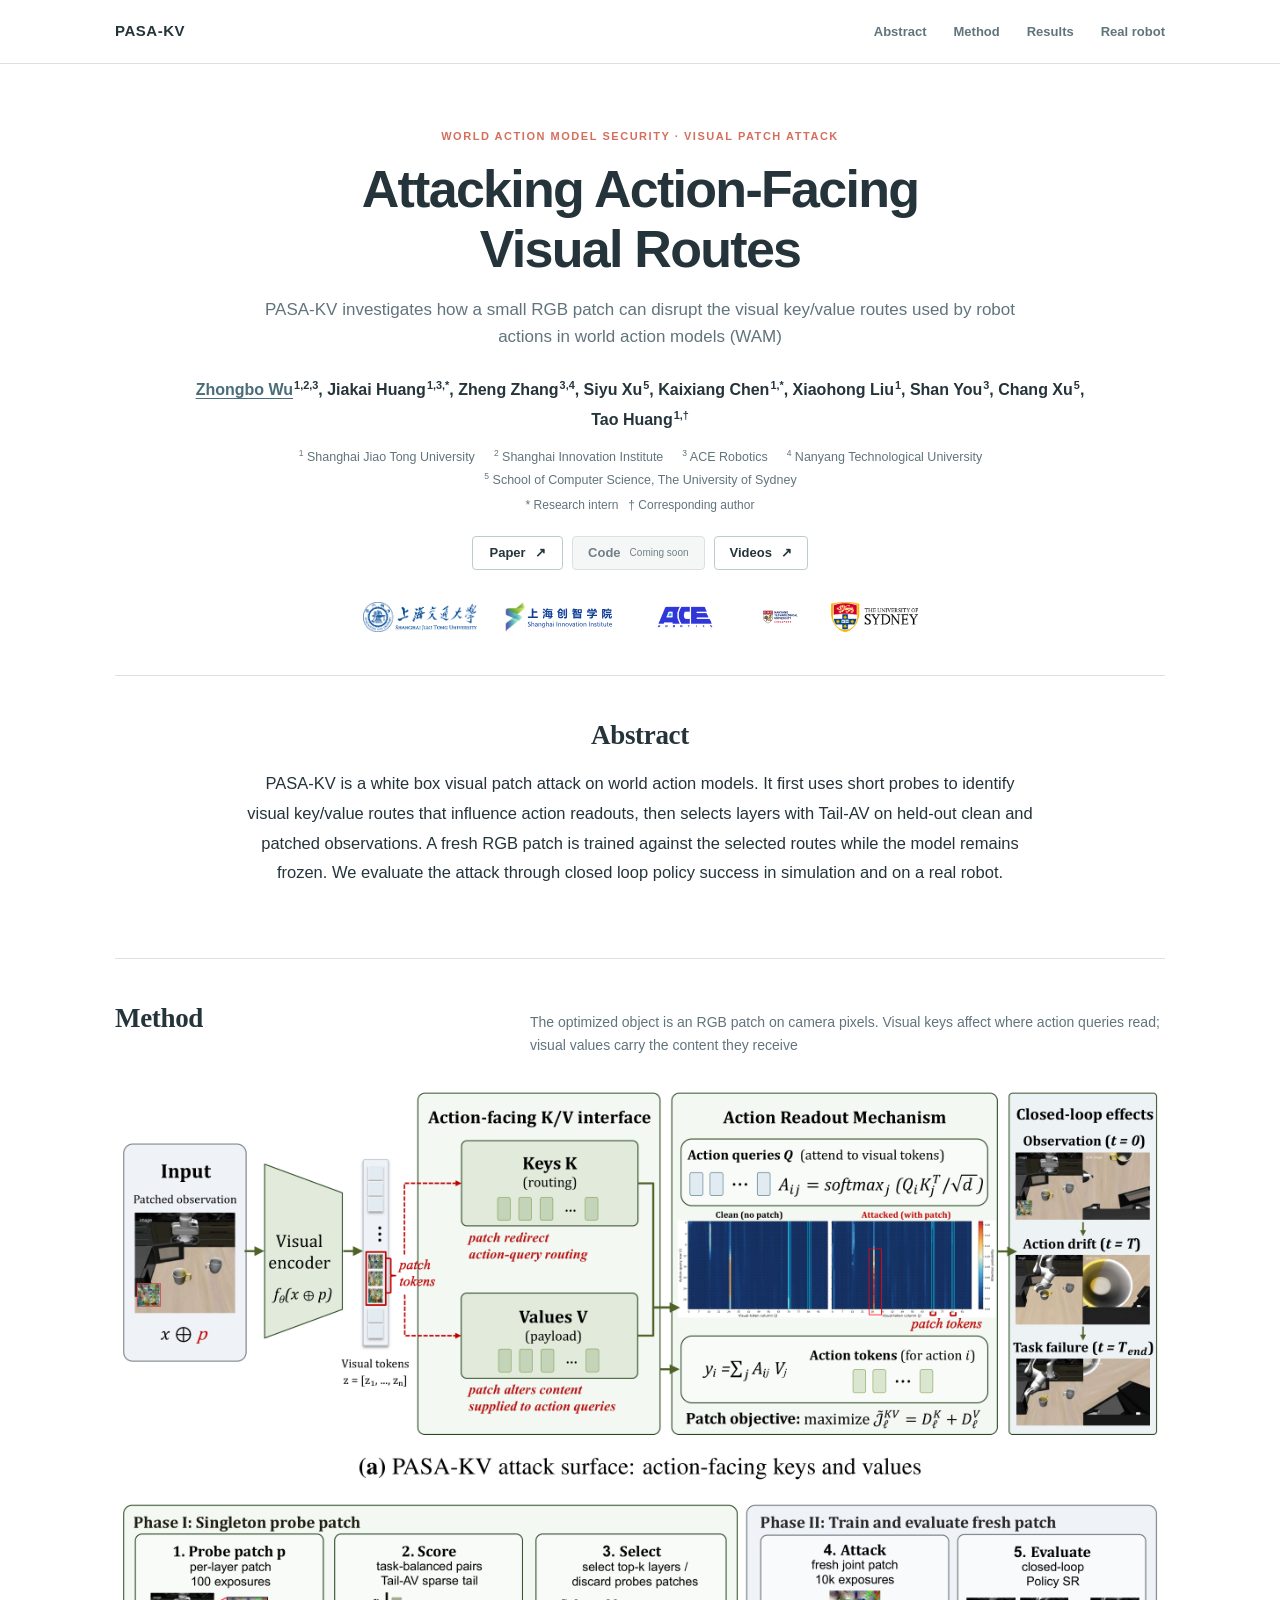
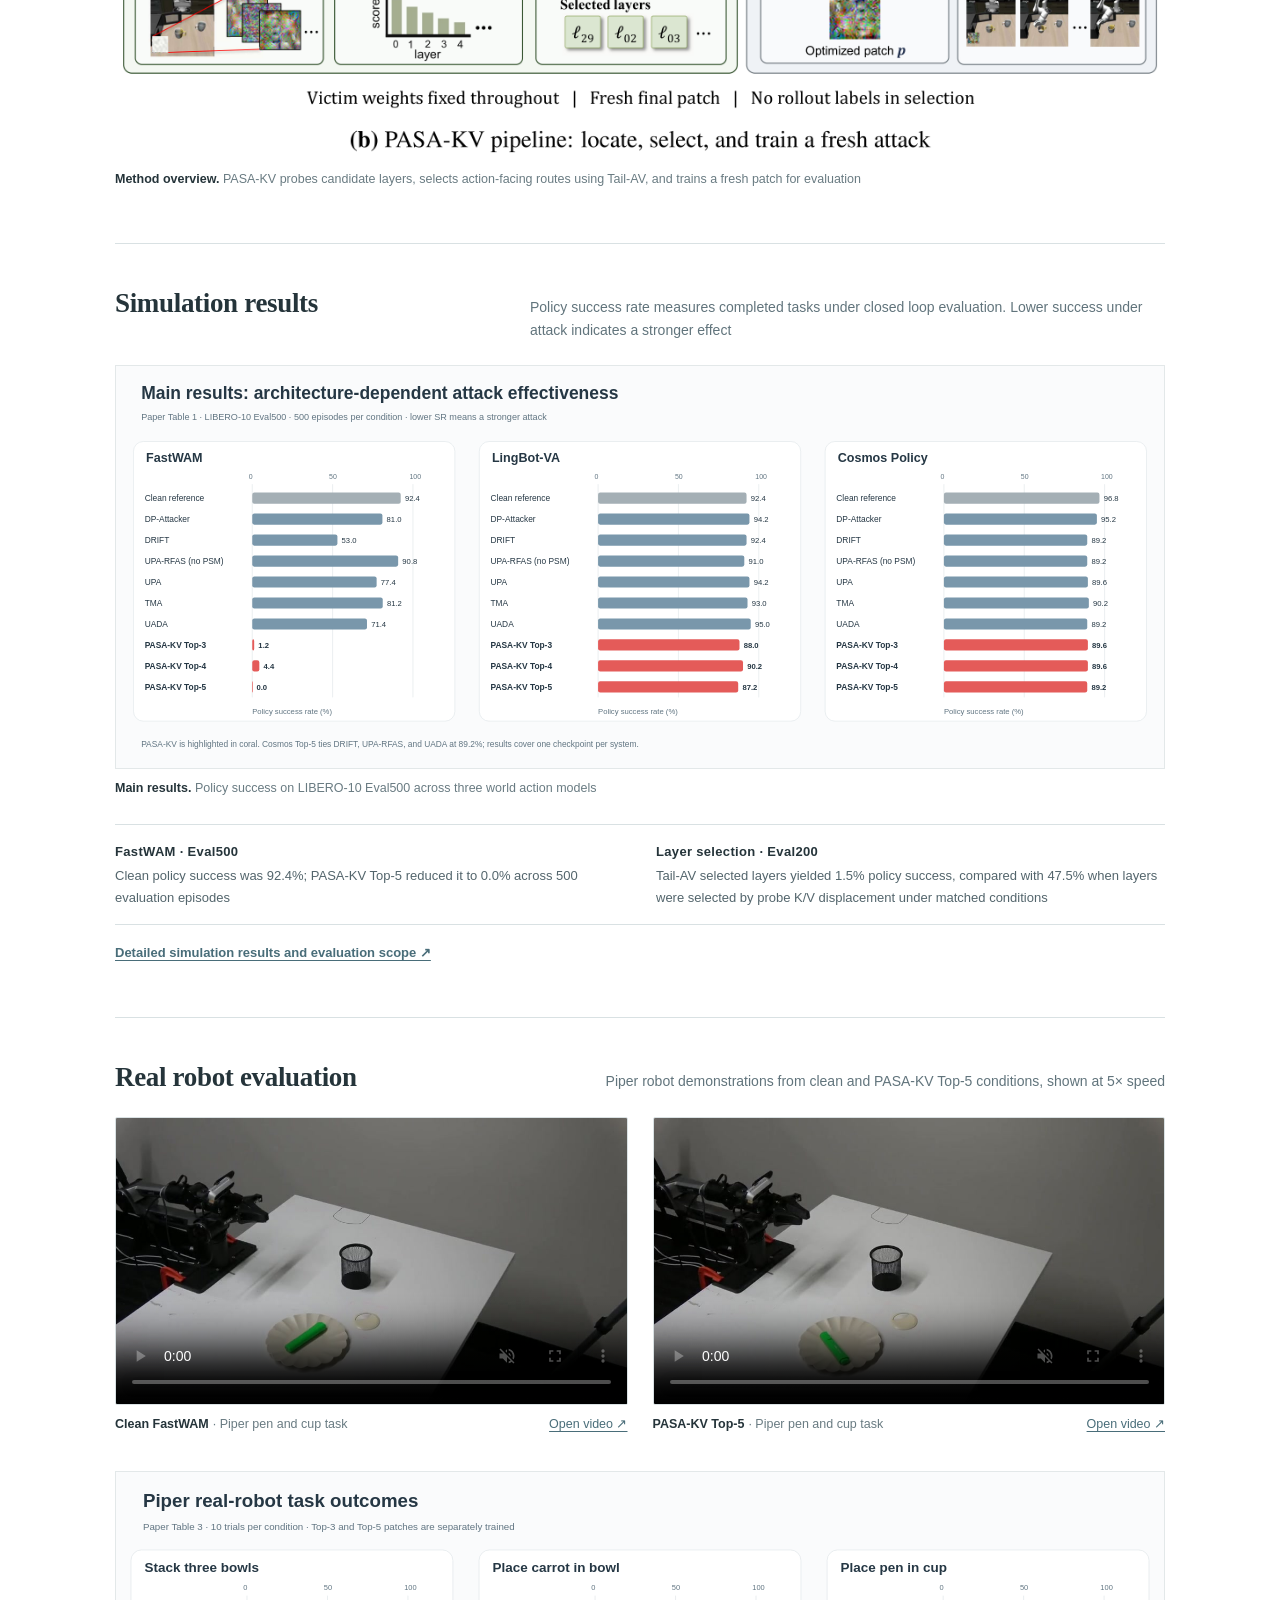
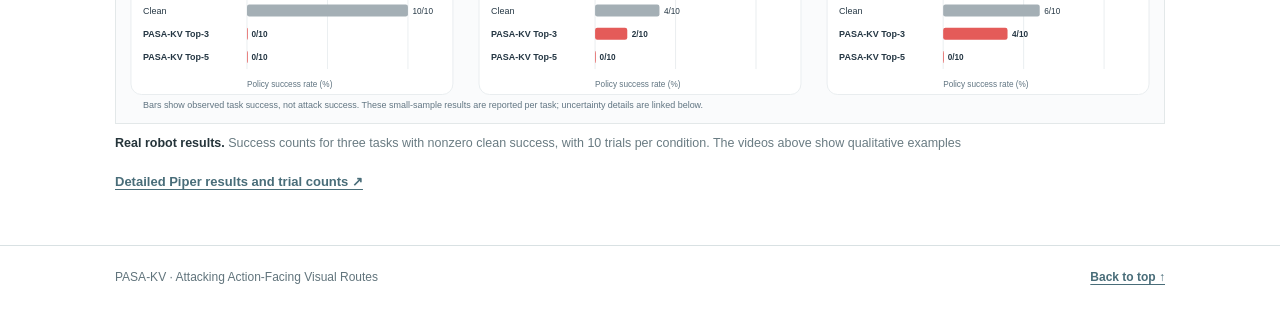
==== commit 268c0c11: "Adopt academic design across project pages" ====
--- a/index.html
+++ b/index.html
@@ -3,41 +3,95 @@
 <head>
   <meta charset="utf-8">
   <meta name="viewport" content="width=device-width, initial-scale=1">
-  <meta name="theme-color" content="#f7f7f2">
-  <meta name="description" content="PASA-KV is a visual patch attack on world action models that targets action-facing visual key/value routes and evaluates closed loop robot control.">
-  <meta property="og:type" content="website">
-  <meta property="og:title" content="PASA-KV | Attacking action-facing visual routes">
-  <meta property="og:description" content="A world action model security study of action-facing visual K/V routes, adversarial patches, and closed loop robot behavior.">
-  <meta property="og:image" content="https://awesome-airsome.github.io/PASA-KV-ProjectPage/assets/video/clean-fastwam-poster.jpg">
-  <title>PASA-KV | Attacking action-facing visual routes</title>
-  <link rel="stylesheet" href="assets/site/site.css?v=20261015-mobile">
-  <script defer src="assets/site/site.js?v=20261015-mobile"></script>
+  <meta name="theme-color" content="#ffffff">
+  <meta name="description" content="PASA-KV studies a visual patch attack on action-facing visual routes in world action models.">
+  <title>PASA-KV | Attacking Action-Facing Visual Routes</title>
+  <link rel="stylesheet" href="academic.css?v=20261015-academic">
 </head>
-<body>
+<body id="top">
   <a class="skip-link" href="#main">Skip to content</a>
-  <header class="site-header"><div class="container header-inner">
-    <a class="wordmark" href="#top" aria-label="PASA-KV home"><span class="wordmark-mark">P<span>·</span>K</span> PASA-KV</a>
-    <nav class="nav" aria-label="Main navigation"><a href="#idea">Idea</a><a href="#method">Method</a><a href="#results">Results</a><a href="#robot">Robot</a></nav>
-    <div class="header-links"><a class="header-code" href="#top">Paper <span aria-hidden="true">↗</span></a><span class="header-code header-code-disabled" aria-label="Code coming soon">Code <small>Coming soon</small></span></div>
-  </div></header>
-  <main id="main">
-    <section class="hero" id="top" aria-labelledby="hero-title"><div class="container hero-grid">
-      <div class="hero-copy"><div class="eyebrow"><span class="eyebrow-line"></span> ADVERSARIAL ATTACK · WAM SECURITY</div><h1 id="hero-title">Attacking <em>action-facing</em> visual routes</h1><p class="hero-subtitle">PASA-KV is a white box visual patch attack on world action models (WAM): it finds the key/value routes that robot actions read, then trains a small RGB patch against those routes and measures its effect on closed loop control</p><div class="hero-actions"><a class="button button-dark" href="#robot">Watch robot demos <span aria-hidden="true">↘</span></a><span class="button button-light button-disabled" aria-disabled="true">Code <small>Coming soon</small></span></div></div>
-      <div class="hero-visual"><img src="assets/video/clean-fastwam-poster.jpg" alt="Piper robot beside a tabletop pen and cup task" fetchpriority="high"><div class="hero-visual-top"><span class="live-dot"></span> REAL-ROBOT EVALUATION</div><div class="hero-visual-bottom"><span class="visual-index">PIPER / FASTWAM</span><span>See what happens when visual routes are redirected</span></div><div class="orb orb-one" aria-hidden="true"></div><div class="orb orb-two" aria-hidden="true"></div></div>
-    </div><div class="container hero-bottom"><span>Adversarial RGB patch · Visual K/V routes · Closed-loop evaluation</span><a href="#authors">Meet the authors <span aria-hidden="true">↓</span></a></div></section>
-    <section class="affiliation-strip" id="authors" aria-label="PASA-KV authors and institutions"><div class="container">
-      <div class="affiliation-label">Authors &amp; institutions</div>
-      <p class="project-authors"><span><a href="https://github.com/awesome-airsome">Zhongbo Wu</a><sup>1,2,3</sup>,</span> <span>Jiakai Huang<sup>1,3,*</sup>,</span> <span>Zheng Zhang<sup>3,4</sup>,</span> <span>Siyu Xu<sup>5</sup>,</span> <span>Kaixiang Chen<sup>1,*</sup>,</span> <span>Xiaohong Liu<sup>1</sup>,</span> <span>Shan You<sup>3</sup>,</span> <span>Chang Xu<sup>5</sup>,</span> <span>Tao Huang<sup>1,†</sup></span></p>
-      <div class="project-affiliations"><span><sup>1</sup> Shanghai Jiao Tong University</span><span><sup>2</sup> Shanghai Innovation Institute</span><span><sup>3</sup> ACE Robotics</span><span><sup>4</sup> Nanyang Technological University</span><span><sup>5</sup> School of Computer Science, The University of Sydney</span></div>
-      <p class="project-author-notes"><span>* Research intern</span><span>† Corresponding author</span></p>
-      <div class="institution-logos"><img src="assets/institutions/sjtu.png" alt="Shanghai Jiao Tong University" loading="lazy"><img src="assets/institutions/shanghai-innovation-institute.svg" alt="Shanghai Innovation Institute" loading="lazy"><img src="assets/institutions/ace-robotics.png" alt="ACE Robotics" loading="lazy"><img src="assets/institutions/ntu.svg" alt="Nanyang Technological University" loading="lazy"><img src="assets/institutions/university-of-sydney.png" alt="University of Sydney" loading="lazy"></div>
-    </div></section>
-    <section class="section idea-section" id="idea" aria-labelledby="idea-title"><div class="container"><div class="section-head reveal"><div class="section-kicker">01 <span></span> THE IDEA</div><h2 id="idea-title">The important question is <em>where actions read</em></h2><p>The attack targets visual K/V routes that feed action-facing readouts; closed-loop task success measures its behavioral effect</p></div><div class="idea-grid"><article class="idea-card reveal"><div class="idea-icon icon-route" aria-hidden="true"><span></span><span></span><span></span></div><span class="idea-number">01 / ROUTING</span><h3>Keys determine where to look</h3><p>Visual keys influence how action queries route attention over image tokens</p></article><article class="idea-card reveal"><div class="idea-icon icon-content" aria-hidden="true"><span></span><span></span><span></span></div><span class="idea-number">02 / CONTENT</span><h3>Values determine what arrives</h3><p>Visual values carry the content passed to the action-facing readout</p></article><article class="idea-card idea-card-accent reveal"><div class="idea-icon icon-action" aria-hidden="true"><span></span><span></span><span></span></div><span class="idea-number">03 / BEHAVIOR</span><h3>Closed-loop success is the test</h3><p>Internal displacement and action response are diagnostics; task success measures the final effect</p></article></div></div></section>
-    <section class="section method-section" id="method" aria-labelledby="method-title"><div class="container"><div class="section-head section-head-inline reveal"><div><div class="section-kicker">02 <span></span> ATTACK METHOD</div><h2 id="method-title">Probe. Select. <em>Train fresh</em></h2></div><p>A short search guided by action readouts chooses target layers before training a fresh adversarial patch shared across tasks</p></div><figure class="figure-panel method-figure reveal"><div class="figure-scroll"><img src="assets/figures/paper-2026-09/fig2_pipeline_paper_864dpi.png" alt="PASA-KV diagram showing an RGB patch entering visual K/V routes, the action readout, and the probe-select-train-evaluate pipeline" loading="lazy"></div><figcaption>Visual K/V are training targets. The deployed attack is an RGB patch on camera pixels; model weights remain frozen</figcaption></figure></div></section>
-    <section class="section results-section" id="results" aria-labelledby="results-title"><div class="container"><div class="section-head reveal"><div class="section-kicker">03 <span></span> RESULTS</div><h2 id="results-title">Results across three <em>world action models</em></h2><p>Policy success rate is the robot's task success rate. Lower success under attack means a stronger attack</p></div><div class="metric-row reveal"><div class="metric-feature"><span class="metric-eyebrow">FASTWAM · EVAL500</span><div class="metric-comparison"><div><strong>92.4<span>%</span></strong><small>Clean</small></div><span class="metric-arrow" aria-hidden="true">→</span><div><strong>0.0<span>%</span></strong><small>PASA-KV Top-5</small></div></div><p>FastWAM policy success across 500 evaluation episodes</p></div><div class="metric-side"><span class="metric-eyebrow">WHY SELECTION MATTERS · EVAL200</span><div class="side-stat"><strong>1.5%</strong><span>Tail-AV selected layers</span></div><div class="side-rule"></div><div class="side-stat muted"><strong>47.5%</strong><span>Probe K/V displacement selection</span></div><p>Matched conditions; same loss, target count, patch geometry, and training budget</p></div></div><figure class="figure-panel chart-panel reveal"><img src="assets/figures/readme/main_success.svg" alt="Main results across FastWAM, LingBot-VA, and Cosmos Policy, with PASA-KV rows highlighted" loading="lazy"><figcaption>Paper Table 1 · LIBERO-10 Eval500. PASA-KV Top-5 policy success: 0.0% on FastWAM, 87.2% on LingBot-VA, and 89.2% on Cosmos Policy. <a href="results.html">Full results and scope ↗</a></figcaption></figure></div></section>
-    <section class="section robot-section" id="robot" aria-labelledby="robot-title"><div class="container"><div class="section-head section-head-inline reveal"><div><div class="section-kicker">04 <span></span> REAL ROBOT</div><h2 id="robot-title">From pixels to <em>physical motion</em></h2></div><p>Piper demonstrations from the supplied clean and Top-5 attack recordings. Each clip is pre-rendered at 5× speed</p></div><div class="video-grid"><figure class="video-card reveal"><div class="video-topline"><span class="video-status clean-status"></span><strong>Clean FastWAM</strong><span>5× SPEED</span></div><video controls muted loop playsinline preload="metadata" poster="assets/video/clean-fastwam-poster.jpg" aria-label="Clean FastWAM Piper pen and cup demonstration"><source src="assets/video/clean-fastwam-5x.mp4?v=20261015-mobile" type="video/mp4">Your browser does not support HTML5 video.</video><figcaption><span>Clean run · Piper pen and cup task</span><a class="video-open" href="assets/video/clean-fastwam-5x.mp4?v=20261015-mobile" target="_blank" rel="noopener noreferrer">Open video ↗</a></figcaption></figure><figure class="video-card reveal"><div class="video-topline"><span class="video-status attack-status"></span><strong>PASA-KV Top-5</strong><span>5× SPEED</span></div><video controls muted loop playsinline preload="metadata" poster="assets/video/pasa-kv-top5-fastwam-poster.jpg" aria-label="PASA-KV Top-5 attack Piper pen and cup demonstration"><source src="assets/video/pasa-kv-top5-fastwam-5x.mp4?v=20261015-mobile" type="video/mp4">Your browser does not support HTML5 video.</video><figcaption><span>Attack run · Piper pen and cup task</span><a class="video-open" href="assets/video/pasa-kv-top5-fastwam-5x.mp4?v=20261015-mobile" target="_blank" rel="noopener noreferrer">Open video ↗</a></figcaption></figure></div><p class="video-footnote reveal">Qualitative pen-in-cup demonstrations. The reported trial outcomes across three tasks appear below</p><div class="robot-evidence reveal"><div><span class="small-label">PAPER TABLE 3 · PIPER</span><h3>One Top-5 patch<br>Three reported tasks</h3><p>A separately trained Piper FastWAM checkpoint uses one task-shared patch per Top-k condition, overlaid on the head-camera image at each replan</p></div><figure><img src="assets/figures/readme/robot_success.svg" alt="Piper real-robot success counts for three clean-capable tasks: clean 10, 4, and 6 of 10; Top-5 zero of 10 for each" loading="lazy"><figcaption>Reported comparison across three tasks with nonzero clean success; 10 trials per condition</figcaption></figure></div></div></section>
-    <section class="section closing-section" aria-labelledby="closing-title"><div class="container closing-grid"><div><div class="section-kicker">EXPLORE FURTHER</div><h2 id="closing-title">See the method<br><em>Explore the evidence</em></h2><p>Explore the method, reported results, and robot demonstrations. Reference code will follow</p><div class="closing-actions"><a class="button button-coral" href="results.html">View detailed results ↗</a><a class="text-link" href="#top">Paper ↗</a><span class="text-link text-link-disabled" aria-disabled="true">Code · Coming soon</span><a class="text-link" href="#robot">Robot demos ↗</a></div></div><div class="closing-art" aria-hidden="true"><span class="art-route art-one"></span><span class="art-route art-two"></span><span class="art-route art-three"></span><span class="art-core">K / V</span></div></div></section>
+  <header class="site-header">
+    <div class="wrap header-content">
+      <a class="brand" href="#top">PASA-KV</a>
+      <nav aria-label="Page sections">
+        <a href="#abstract">Abstract</a>
+        <a href="#method">Method</a>
+        <a href="#results">Results</a>
+        <a href="#robot">Real robot</a>
+      </nav>
+    </div>
+  </header>
+
+  <main id="main" class="wrap">
+    <section class="paper-heading" aria-labelledby="paper-title">
+      <p class="field-label">World action model security · Visual patch attack</p>
+      <h1 id="paper-title">Attacking Action-Facing<br class="desktop-break"> Visual Routes</h1>
+      <p class="paper-subtitle">PASA-KV investigates how a small RGB patch can disrupt the visual key/value routes used by robot actions in world action models (WAM)</p>
+
+      <p class="authors"><span><a href="https://github.com/awesome-airsome">Zhongbo Wu</a><sup>1,2,3</sup></span>, <span>Jiakai Huang<sup>1,3,*</sup></span>, <span>Zheng Zhang<sup>3,4</sup></span>, <span>Siyu Xu<sup>5</sup></span>, <span>Kaixiang Chen<sup>1,*</sup></span>, <span>Xiaohong Liu<sup>1</sup></span>, <span>Shan You<sup>3</sup></span>, <span>Chang Xu<sup>5</sup></span>, <span>Tao Huang<sup>1,†</sup></span></p>
+      <div class="affiliations">
+        <span><sup>1</sup> Shanghai Jiao Tong University</span>
+        <span><sup>2</sup> Shanghai Innovation Institute</span>
+        <span><sup>3</sup> ACE Robotics</span>
+        <span><sup>4</sup> Nanyang Technological University</span>
+        <span><sup>5</sup> School of Computer Science, The University of Sydney</span>
+      </div>
+      <p class="author-notes">* Research intern &nbsp; † Corresponding author</p>
+      <div class="paper-links"><a class="paper-link" href="#top">Paper <span aria-hidden="true">↗</span></a><span class="paper-link unavailable" aria-label="Code coming soon">Code <small>Coming soon</small></span><a class="paper-link" href="#robot">Videos <span aria-hidden="true">↗</span></a></div>
+      <div class="institution-logos" aria-label="Participating institutions">
+        <img src="assets/institutions/sjtu.png" alt="Shanghai Jiao Tong University">
+        <img src="assets/institutions/shanghai-innovation-institute.svg" alt="Shanghai Innovation Institute">
+        <img src="assets/institutions/ace-robotics.png" alt="ACE Robotics">
+        <img src="assets/institutions/ntu.svg" alt="Nanyang Technological University">
+        <img src="assets/institutions/university-of-sydney.png" alt="University of Sydney">
+      </div>
+    </section>
+
+    <section class="content-section abstract-section" id="abstract" aria-labelledby="abstract-title">
+      <h2 id="abstract-title">Abstract</h2>
+      <p>PASA-KV is a white box visual patch attack on world action models. It first uses short probes to identify visual key/value routes that influence action readouts, then selects layers with Tail-AV on held-out clean and patched observations. A fresh RGB patch is trained against the selected routes while the model remains frozen. We evaluate the attack through closed loop policy success in simulation and on a real robot.</p>
+    </section>
+
+    <section class="content-section" id="method" aria-labelledby="method-title">
+      <div class="section-heading"><h2 id="method-title">Method</h2><p>The optimized object is an RGB patch on camera pixels. Visual keys affect where action queries read; visual values carry the content they receive</p></div>
+      <figure class="paper-figure method-figure">
+        <img src="assets/figures/paper-2026-09/fig2_pipeline_paper_864dpi.png" width="4776" height="3096" alt="PASA-KV method figure: the visual key and value attack surface, action readout, and the probe, select, train, evaluate process" loading="lazy">
+        <figcaption><strong>Method overview.</strong> PASA-KV probes candidate layers, selects action-facing routes using Tail-AV, and trains a fresh patch for evaluation</figcaption>
+      </figure>
+    </section>
+
+    <section class="content-section" id="results" aria-labelledby="results-title">
+      <div class="section-heading"><h2 id="results-title">Simulation results</h2><p>Policy success rate measures completed tasks under closed loop evaluation. Lower success under attack indicates a stronger effect</p></div>
+      <figure class="paper-figure">
+        <img src="assets/figures/readme/main_success.svg" width="1500" height="575" alt="Main policy success results for FastWAM, LingBot-VA, and Cosmos Policy" loading="lazy">
+        <figcaption><strong>Main results.</strong> Policy success on LIBERO-10 Eval500 across three world action models</figcaption>
+      </figure>
+      <div class="finding-grid" aria-label="Selected quantitative findings">
+        <p><span>FastWAM · Eval500</span> Clean policy success was 92.4%; PASA-KV Top-5 reduced it to 0.0% across 500 evaluation episodes</p>
+        <p><span>Layer selection · Eval200</span> Tail-AV selected layers yielded 1.5% policy success, compared with 47.5% when layers were selected by probe K/V displacement under matched conditions</p>
+      </div>
+      <p class="minor-link"><a href="results.html#simulation">Detailed simulation results and evaluation scope ↗</a></p>
+    </section>
+
+    <section class="content-section" id="robot" aria-labelledby="robot-title">
+      <div class="section-heading"><h2 id="robot-title">Real robot evaluation</h2><p>Piper robot demonstrations from clean and PASA-KV Top-5 conditions, shown at 5× speed</p></div>
+      <div class="videos">
+        <figure class="video-figure">
+          <video controls muted playsinline preload="metadata" poster="assets/video/clean-fastwam-poster.jpg" aria-label="Clean FastWAM Piper robot demonstration"><source src="assets/video/clean-fastwam-5x.mp4" type="video/mp4">Your browser does not support HTML5 video.</video>
+          <figcaption><strong>Clean FastWAM</strong> · Piper pen and cup task <a href="assets/video/clean-fastwam-5x.mp4" target="_blank" rel="noopener noreferrer">Open video ↗</a></figcaption>
+        </figure>
+        <figure class="video-figure">
+          <video controls muted playsinline preload="metadata" poster="assets/video/pasa-kv-top5-fastwam-poster.jpg" aria-label="PASA-KV Top-5 Piper robot demonstration"><source src="assets/video/pasa-kv-top5-fastwam-5x.mp4" type="video/mp4">Your browser does not support HTML5 video.</video>
+          <figcaption><strong>PASA-KV Top-5</strong> · Piper pen and cup task <a href="assets/video/pasa-kv-top5-fastwam-5x.mp4" target="_blank" rel="noopener noreferrer">Open video ↗</a></figcaption>
+        </figure>
+      </div>
+      <figure class="paper-figure robot-results">
+        <img src="assets/figures/readme/robot_success.svg" width="1400" height="335" alt="Piper robot task success under clean and attacked conditions across three tasks" loading="lazy">
+        <figcaption><strong>Real robot results.</strong> Success counts for three tasks with nonzero clean success, with 10 trials per condition. The videos above show qualitative examples</figcaption>
+      </figure>
+      <p class="minor-link"><a href="results.html#piper">Detailed Piper results and trial counts ↗</a></p>
+    </section>
   </main>
-  <footer class="footer"><div class="container footer-inner"><strong>PASA-KV</strong><span>Attacking Action-Facing Visual Routes in World Action Models</span><a href="#top">Back to top ↑</a></div></footer>
+  <footer class="site-footer"><div class="wrap"><span>PASA-KV · Attacking Action-Facing Visual Routes</span><a href="#top">Back to top ↑</a></div></footer>
 </body>
 </html>
--- a/academic.css
+++ b/academic.css
@@ -0,0 +1,43 @@
+:root{--ink:#25343a;--muted:#61747c;--blue:#496d79;--accent:#d46f5e;--line:#d9e1e3;--wash:#f5f7f7}
+*{box-sizing:border-box}
+html{scroll-behavior:auto}
+body{margin:0;background:#fff;color:var(--ink);font-family:Arial,Helvetica,sans-serif;font-size:16px;line-height:1.65;-webkit-font-smoothing:antialiased}
+a{color:var(--blue);text-underline-offset:3px}
+a:hover{color:var(--accent)}
+img{max-width:100%}
+.wrap{width:min(100% - 48px,1050px);margin-inline:auto}
+.skip-link{position:absolute;top:-100px;left:16px;background:#fff;padding:8px 12px;z-index:20}.skip-link:focus{top:12px}
+.site-header{border-bottom:1px solid var(--line);background:#fff}
+.header-content{min-height:63px;display:flex;align-items:center;justify-content:space-between;gap:24px}
+.brand{font-size:15px;font-weight:750;letter-spacing:.035em;color:var(--ink);text-decoration:none}
+.site-header nav{display:flex;gap:27px;flex-wrap:wrap}
+.site-header nav a{font-size:13px;font-weight:600;text-decoration:none;color:var(--muted)}
+.site-header nav a:hover{color:var(--accent)}
+.paper-heading{text-align:center;padding:63px 0 37px}
+.field-label{margin:0 0 14px;color:var(--accent);font-size:11px;font-weight:700;letter-spacing:.14em;text-transform:uppercase}
+h1{font-size:clamp(34px,4.2vw,52px);line-height:1.16;letter-spacing:-.033em;margin:0 auto 16px;max-width:900px;font-weight:750}
+.paper-subtitle{font-size:17px;line-height:1.6;color:var(--muted);max-width:780px;margin:0 auto 25px}
+.authors{max-width:940px;margin:0 auto 11px;font-size:16px;line-height:1.85;font-weight:600}
+.authors span{white-space:nowrap}.authors a{color:var(--blue)}sup{font-size:.68em;vertical-align:super;margin-left:1px}
+.affiliations{display:flex;justify-content:center;column-gap:18px;row-gap:0;flex-wrap:wrap;color:var(--muted);font-size:12.5px;max-width:950px;margin:auto;line-height:1.8}
+.affiliations span{white-space:nowrap}.author-notes{font-size:12px;color:var(--muted);margin:5px 0 20px}
+.paper-links{display:flex;justify-content:center;gap:9px;flex-wrap:wrap;margin:0 0 25px}
+.paper-link{display:inline-flex;align-items:center;gap:9px;min-width:91px;justify-content:center;padding:7px 15px;border:1px solid #bccbd0;border-radius:4px;color:var(--ink);font-size:13px;font-weight:700;text-decoration:none;line-height:1.4}
+.paper-link:hover{border-color:var(--accent)}.paper-link.unavailable{color:#718087;background:var(--wash);border-color:var(--line);cursor:default}.paper-link small{font-size:10px;font-weight:500}
+.institution-logos{display:flex;align-items:center;justify-content:center;gap:28px;flex-wrap:wrap;min-height:43px}.institution-logos img{max-height:30px;max-width:135px;width:auto;object-fit:contain}
+.content-section{padding:42px 0 53px;border-top:1px solid var(--line);scroll-margin-top:16px}
+.content-section h2{font-family:Georgia,'Times New Roman',serif;font-size:27px;line-height:1.28;margin:0 0 14px;letter-spacing:-.012em;font-weight:700}
+.abstract-section h2{text-align:center}
+.abstract-section p{font-size:16.5px;line-height:1.8;max-width:790px;margin-inline:auto;text-align:center}
+.section-heading{display:flex;justify-content:space-between;align-items:baseline;gap:32px;margin-bottom:23px}
+.section-heading h2{flex:0 0 auto;margin:0}.section-heading p{max-width:635px;margin:0;color:var(--muted);font-size:14px;line-height:1.65}
+figure{margin:0}.paper-figure{background:#fff}.paper-figure>img{display:block;width:100%;height:auto;border:1px solid #e3e8e9}.method-figure>img{border:0}
+figcaption{font-size:12.5px;color:#697b82;line-height:1.58;margin-top:10px;text-align:left}figcaption strong{color:var(--ink)}
+.finding-grid{display:grid;grid-template-columns:1fr 1fr;gap:32px;margin-top:25px;border-top:1px solid var(--line);border-bottom:1px solid var(--line);padding:10px 0}
+.finding-grid p{font-size:13px;line-height:1.65;margin:6px 0;color:#53656c}.finding-grid span{display:block;font-weight:700;color:var(--ink);letter-spacing:.025em;margin-bottom:3px}
+.minor-link{font-size:13px;margin:17px 0 0}.minor-link a{font-weight:600}
+.videos{display:grid;grid-template-columns:1fr 1fr;gap:25px}.video-figure{min-width:0}.video-figure video{display:block;width:100%;aspect-ratio:16/9;object-fit:cover;background:#d7ddde;border:1px solid var(--line);border-radius:2px}.video-figure figcaption{display:flex;flex-wrap:wrap;gap:4px}.video-figure figcaption a{margin-left:auto}
+.robot-results{margin-top:36px}.robot-results img{max-height:480px;object-fit:contain}
+.site-footer{border-top:1px solid var(--line);padding:22px 0;color:var(--muted);font-size:12px}.site-footer .wrap{display:flex;justify-content:space-between;gap:20px}.site-footer a{font-weight:600}
+.detail-heading{text-align:center;padding:61px 0 47px}.detail-heading h1{font-size:clamp(34px,4vw,47px);margin-bottom:17px}.detail-heading>p:not(.field-label){color:var(--muted);max-width:830px;margin:0 auto;line-height:1.75;font-size:15px}.detail-jumps{display:flex;justify-content:center;flex-wrap:wrap;gap:25px;margin-top:25px;font-size:13px;font-weight:600}.detail-jumps a{text-decoration:none;border-bottom:1px solid currentColor}.detail-section{scroll-margin-top:20px}.detail-section .paper-figure img{background:#fafbfc}
+@media(max-width:700px){.wrap{width:min(100% - 32px,1050px)}.header-content{align-items:flex-start;flex-direction:column;gap:5px;padding:13px 0}.site-header nav{gap:16px}.paper-heading{padding:39px 0 31px}.desktop-break{display:none}h1{font-size:34px}.paper-subtitle{font-size:15px}.authors{font-size:14px}.affiliations{font-size:11px;gap:0 12px}.affiliations span{white-space:normal}.institution-logos{gap:15px}.institution-logos img{max-height:24px;max-width:95px}.content-section{padding:34px 0 40px}.section-heading{display:block;margin-bottom:18px}.section-heading h2{margin-bottom:8px}.finding-grid,.videos{grid-template-columns:1fr;gap:8px}.finding-grid p{margin:8px 0}.video-figure{margin-bottom:15px}.detail-heading{padding:39px 0 34px}.detail-jumps{gap:12px 20px}.site-footer .wrap{display:block}.site-footer a{display:block;margin-top:8px}}
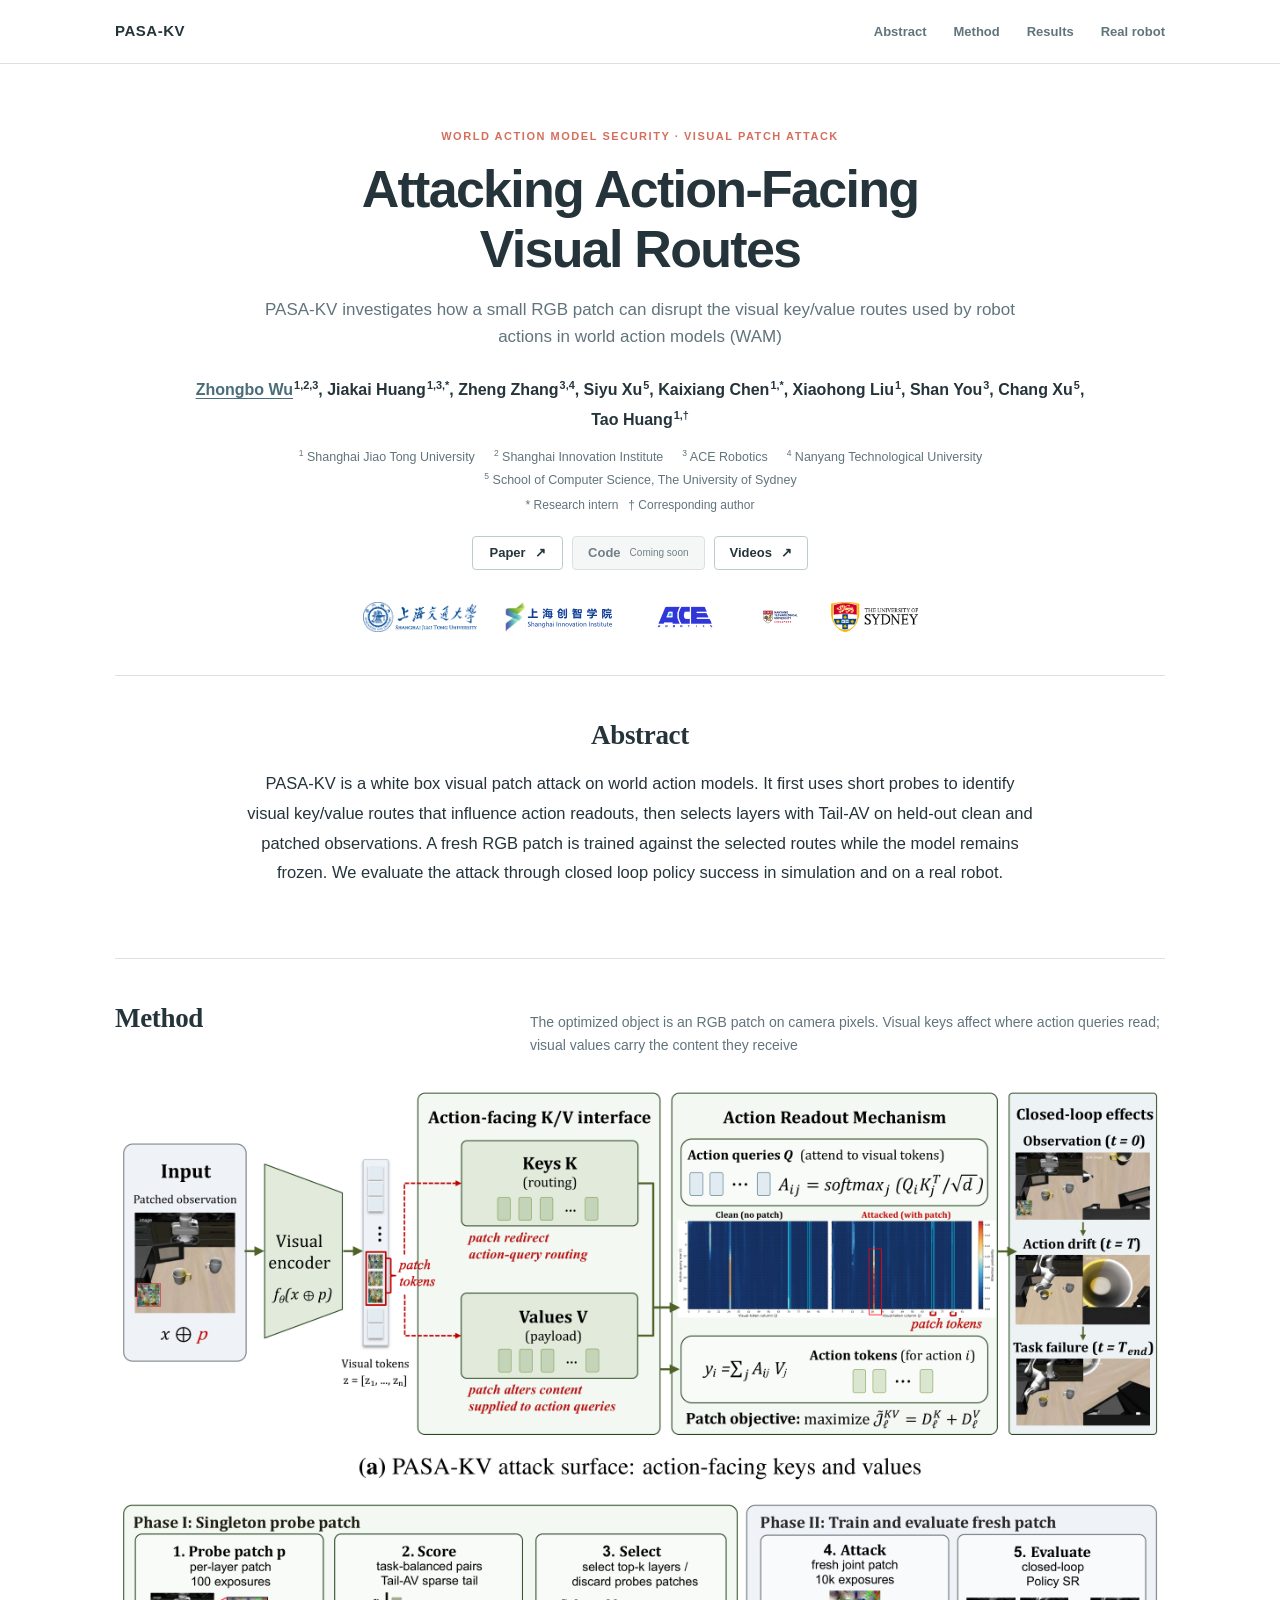
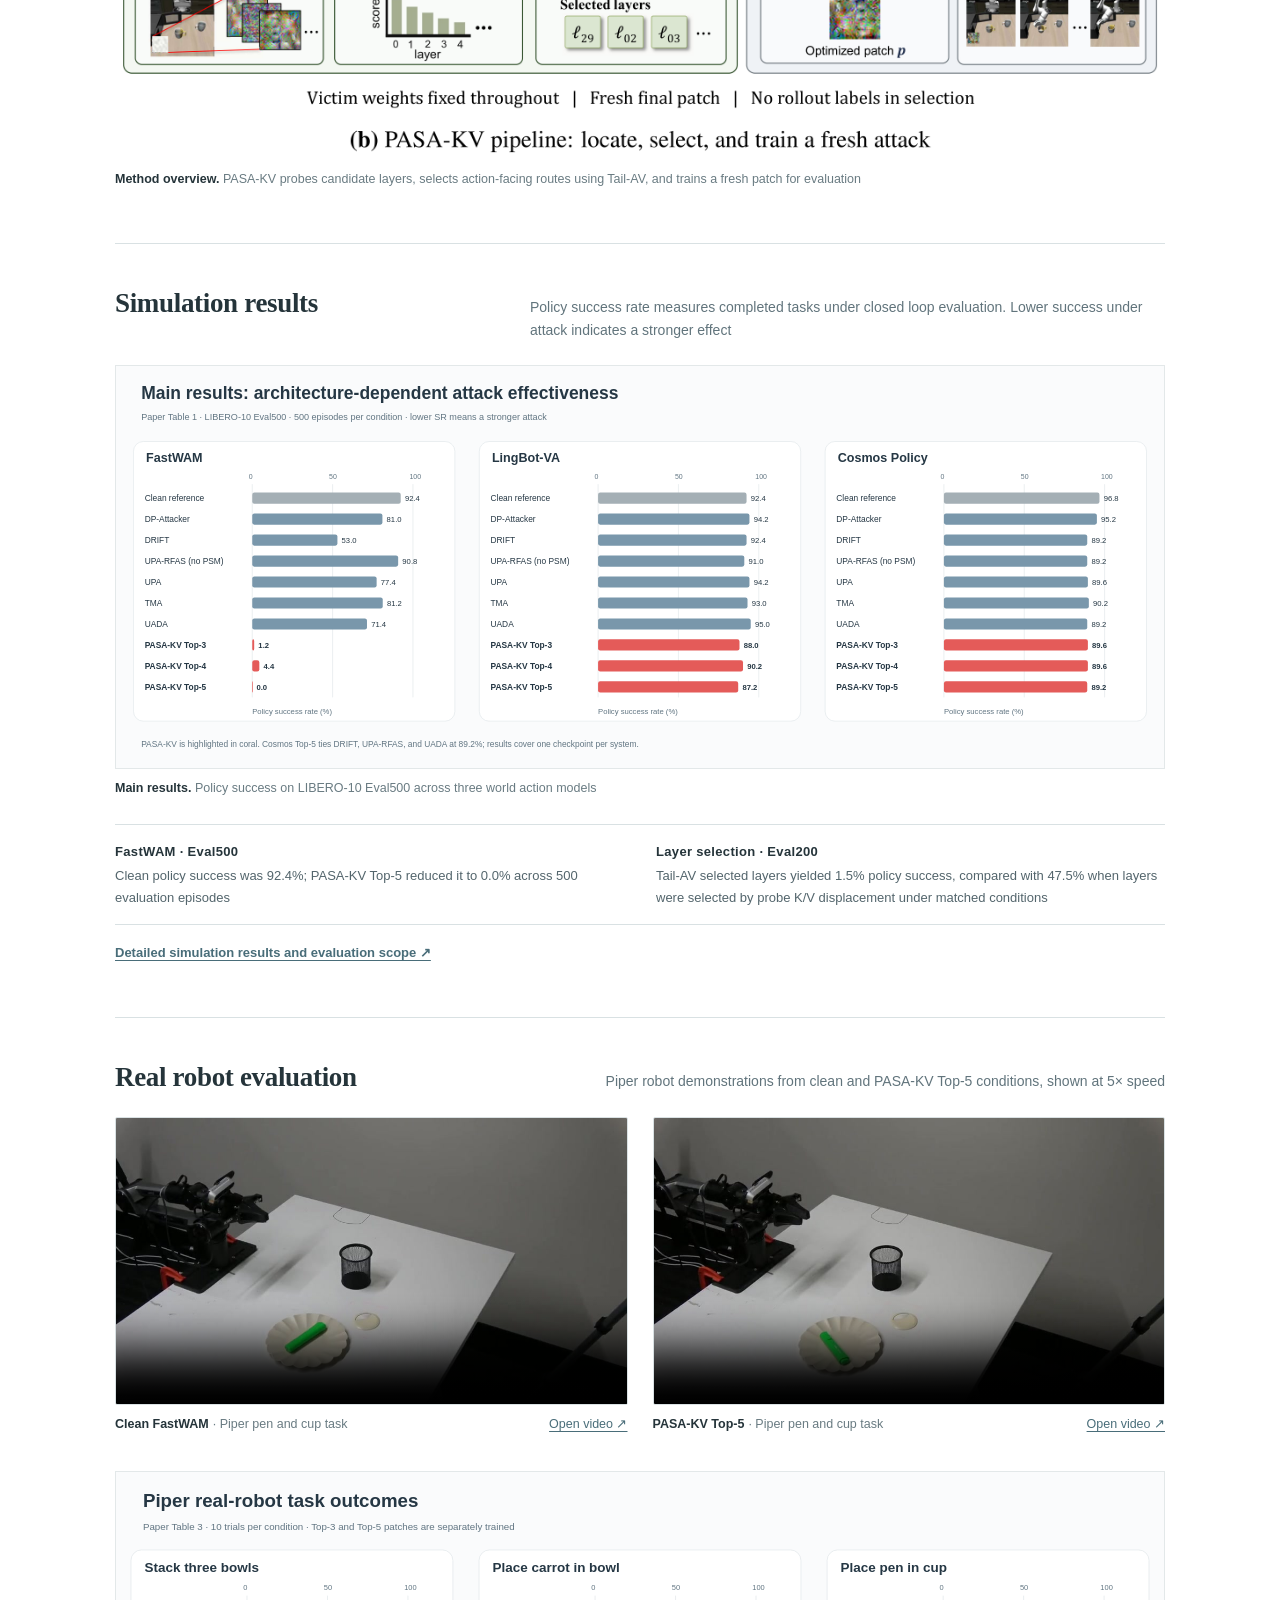
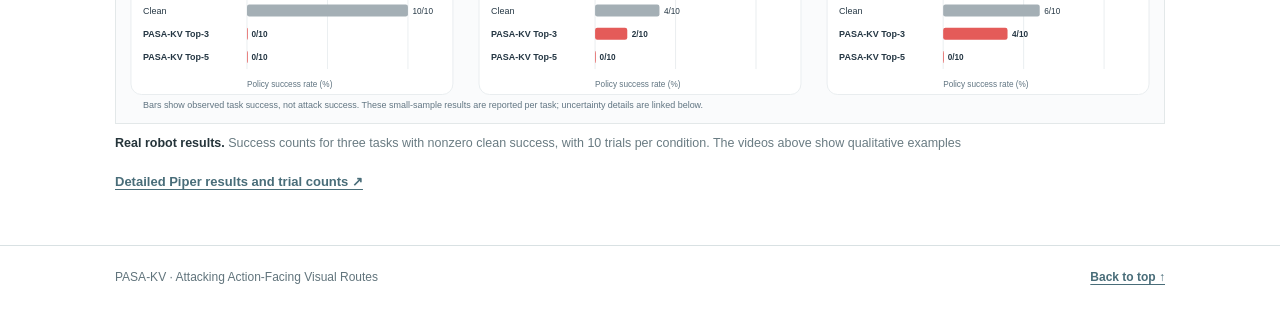
==== commit 9b03d97c: "Link published PASA-KV paper on project page" ====
--- a/index.html
+++ b/index.html
@@ -37,7 +37,7 @@
         <span><sup>5</sup> School of Computer Science, The University of Sydney</span>
       </div>
       <p class="author-notes">* Research intern &nbsp; † Corresponding author</p>
-      <div class="paper-links"><a class="paper-link" href="#top">Paper <span aria-hidden="true">↗</span></a><span class="paper-link unavailable" aria-label="Code coming soon">Code <small>Coming soon</small></span><a class="paper-link" href="#robot">Videos <span aria-hidden="true">↗</span></a></div>
+      <div class="paper-links"><a class="paper-link" href="https://arxiv.org/abs/2610.39816">Paper <span aria-hidden="true">↗</span></a><span class="paper-link unavailable" aria-label="Code coming soon">Code <small>Coming soon</small></span><a class="paper-link" href="#robot">Videos <span aria-hidden="true">↗</span></a></div>
       <div class="institution-logos" aria-label="Participating institutions">
         <img src="assets/institutions/sjtu.png" alt="Shanghai Jiao Tong University">
         <img src="assets/institutions/shanghai-innovation-institute.svg" alt="Shanghai Innovation Institute">
